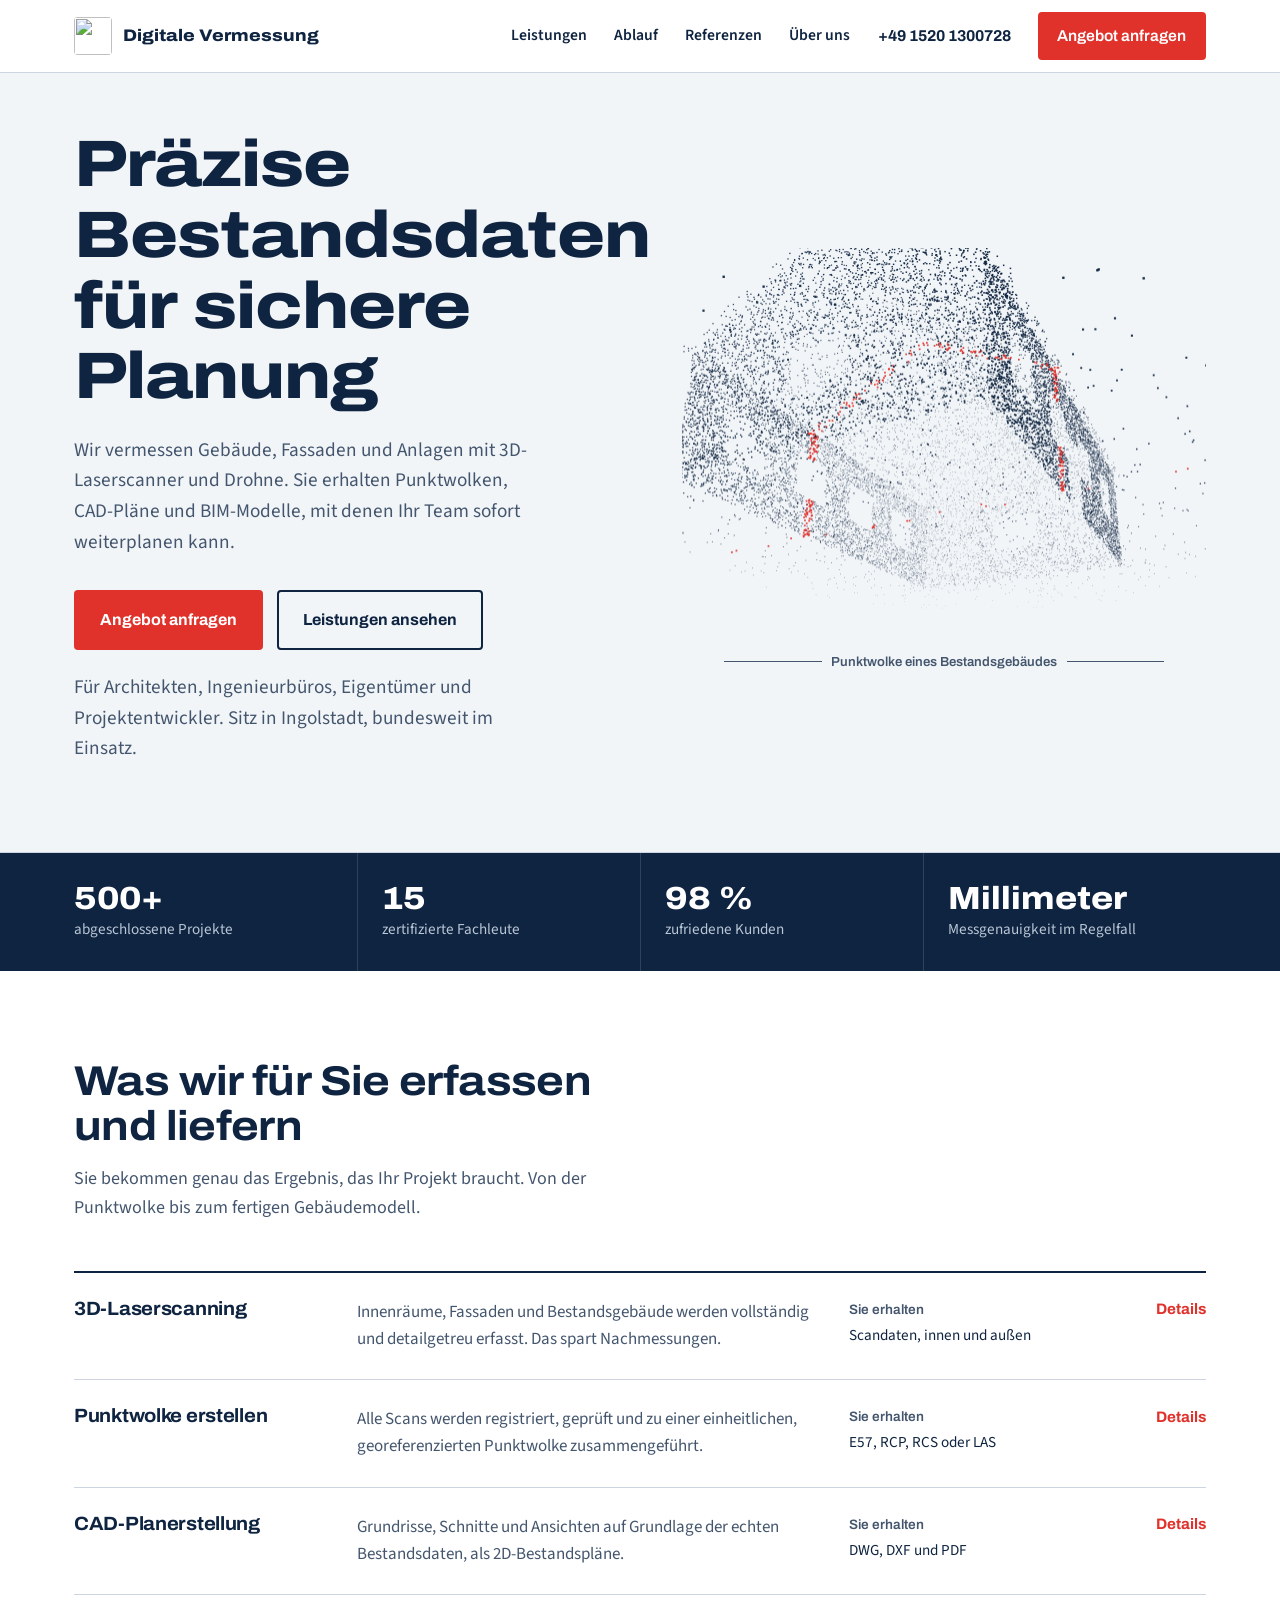
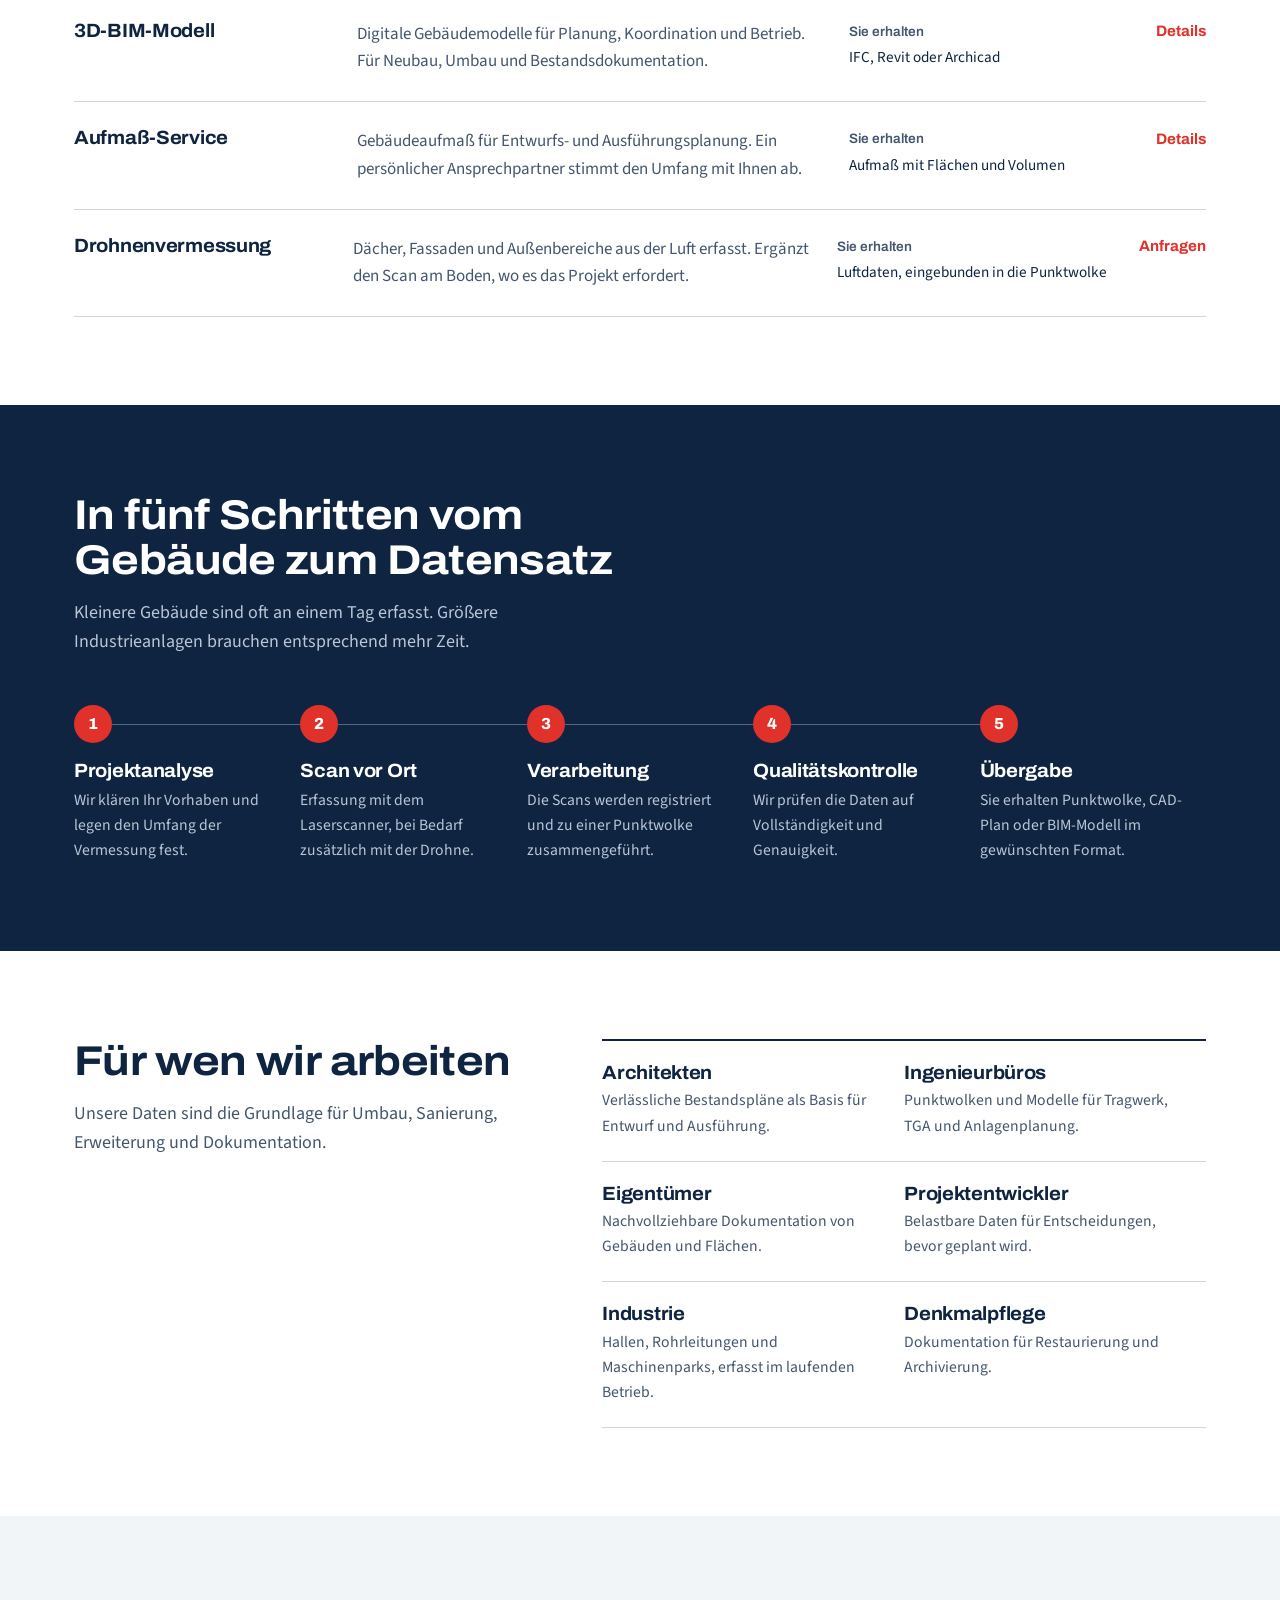
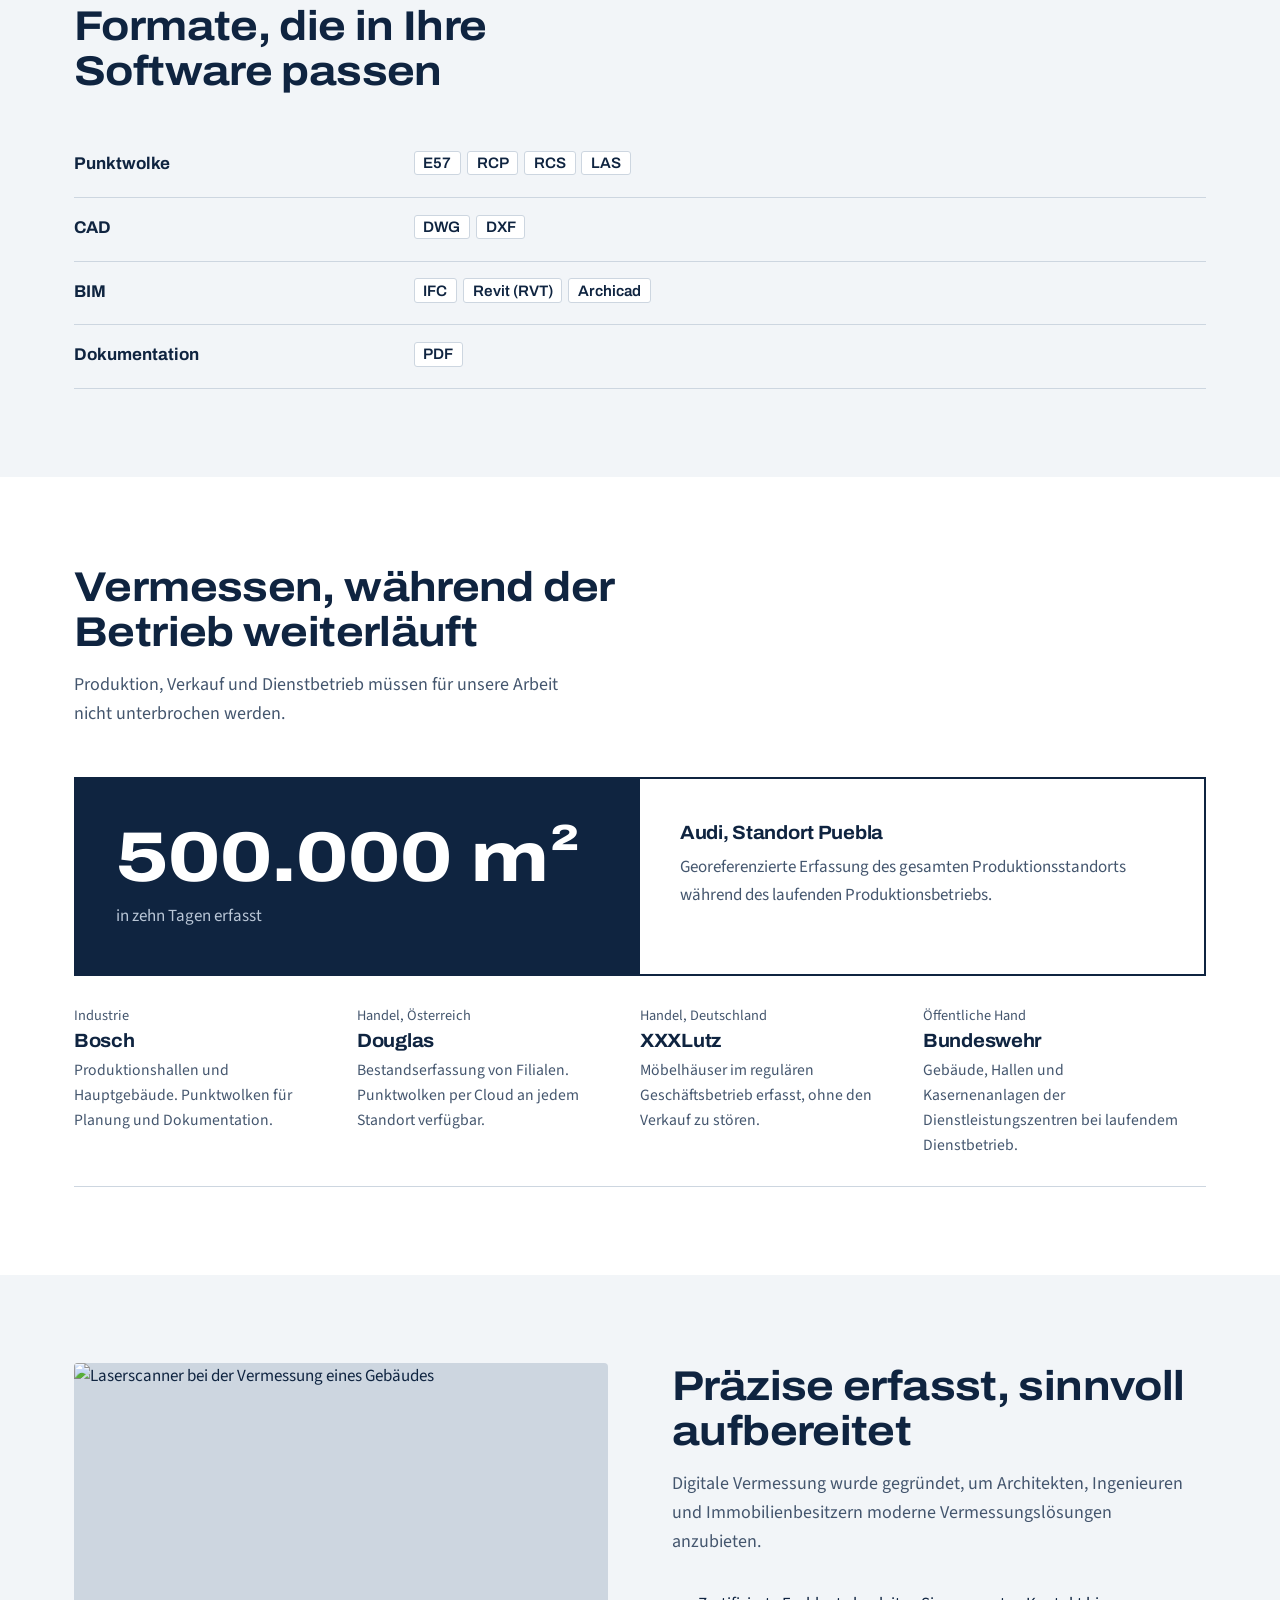
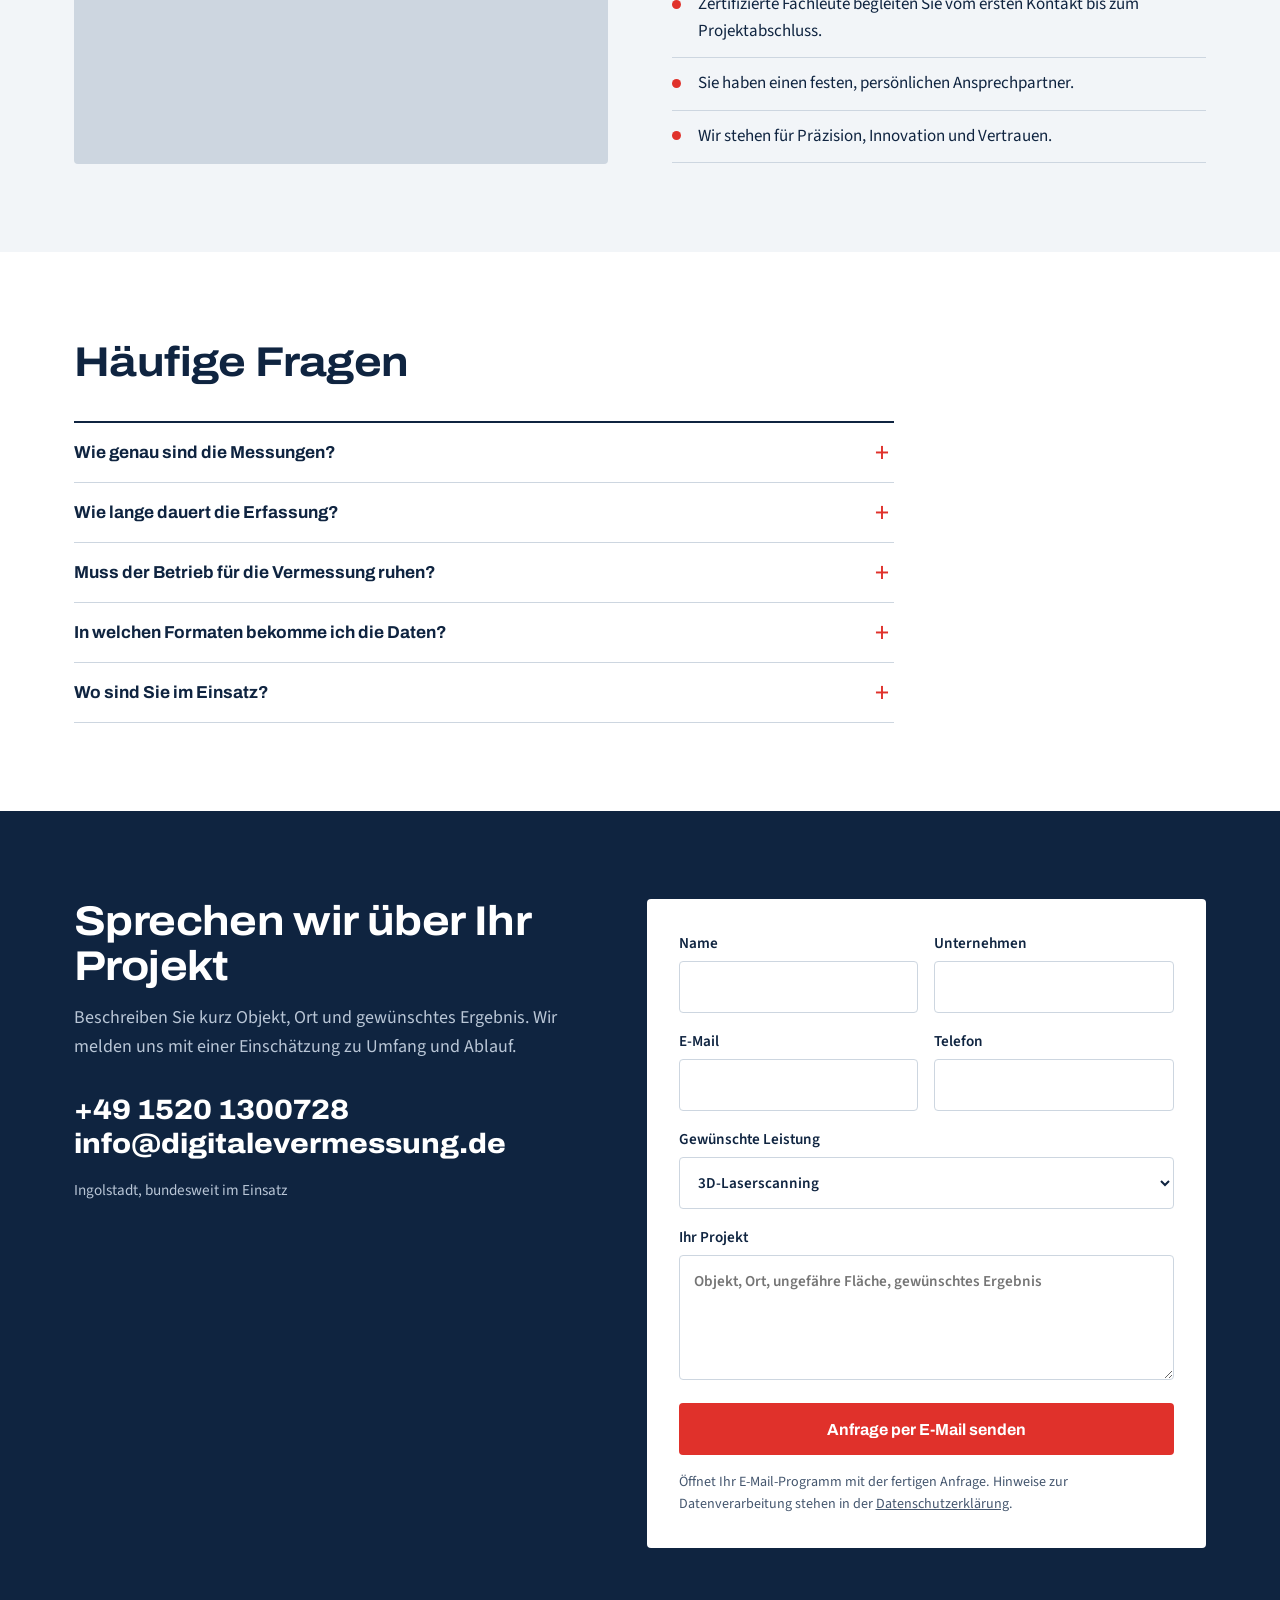
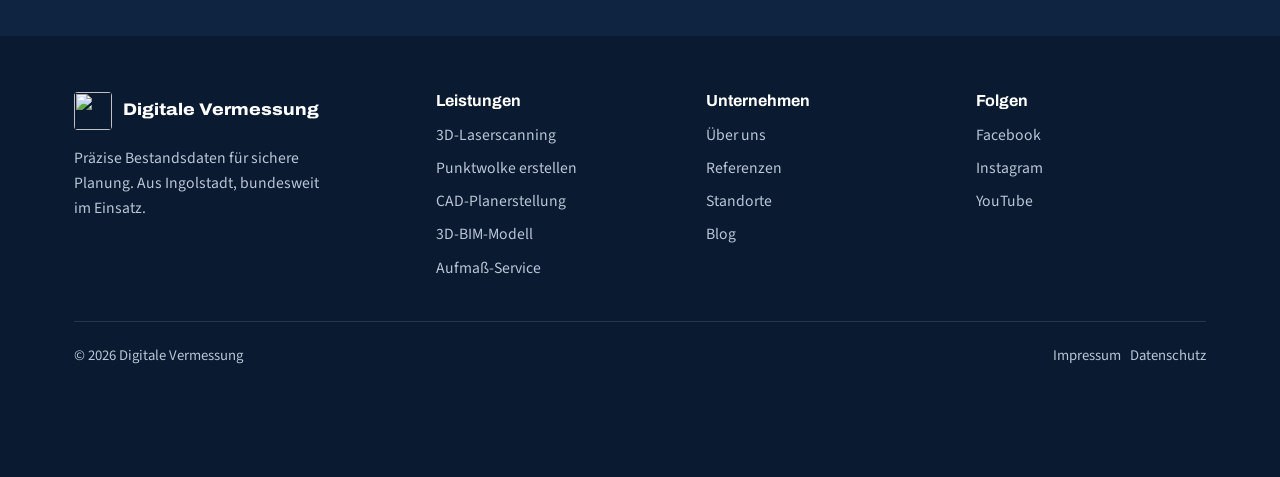
==== index.html @ 32ca93f1 "Startseite nach UX/UI-Standards der Branche neu gestaltet Co-Authored-By: Claude Fable 5.2 <noreply@" ====
<!DOCTYPE html>
<html lang="de">
<head>
<meta charset="UTF-8">
<meta name="viewport" content="width=device-width, initial-scale=1">
<title>Digitale Vermessung | 3D-Laserscanning, Punktwolken, CAD und BIM</title>
<meta name="description" content="Präzise Bestandsdaten für sichere Planung: 3D-Laserscanning, Punktwolken, CAD-Pläne, BIM-Modelle, Aufmaß und Drohnenvermessung. Aus Ingolstadt, bundesweit im Einsatz.">
<meta property="og:title" content="Digitale Vermessung | Präzise Bestandsdaten für sichere Planung">
<meta property="og:description" content="3D-Laserscanning, Punktwolken, CAD und BIM für Architekten, Ingenieurbüros, Eigentümer und Projektentwickler.">
<meta property="og:image" content="https://digitalevermessung.de/wp-content/uploads/go-x/u/5f047e50-3546-4aca-a8a0-b9fe5f086a11/image.jpg">
<meta name="theme-color" content="#0f2440">
<link rel="icon" href="https://www.digitalevermessung.de/wp-content/uploads/go-x/u/0f4295d5-a83b-4920-9446-77b3e6e1f7d2/image-455x455.jpg">
<link rel="preconnect" href="https://fonts.googleapis.com">
<link rel="preconnect" href="https://fonts.gstatic.com" crossorigin>
<link href="https://fonts.googleapis.com/css2?family=Archivo:wdth,wght@100..125,400..800&family=Source+Sans+3:wght@400;600&display=swap" rel="stylesheet">
<script type="application/ld+json">
{"@context":"https://schema.org","@type":"ProfessionalService","name":"Digitale Vermessung","url":"https://www.digitalevermessung.de","email":"info@digitalevermessung.de","telephone":"+49 1520 1300728","areaServed":"DE","address":{"@type":"PostalAddress","addressLocality":"Ingolstadt","addressCountry":"DE"},"sameAs":["https://www.facebook.com/digitalevermessung","https://www.instagram.com/digitalevermessung/","https://www.youtube.com/@DigitaleVermessung"]}
</script>
<style>
:root{
  --ink:#0f2440;        /* Tuscheblau der Planzeichnung */
  --ink-soft:#44566e;
  --paper:#f2f5f8;      /* kühles Planpapier */
  --white:#ffffff;
  --line:#cdd6e0;
  --laser:#e0312b;      /* Laserrot, einzige Signalfarbe */
  --laser-dark:#b9231e;
  --max:1180px;
  --head:"Archivo",system-ui,sans-serif;
  --body:"Source Sans 3",system-ui,-apple-system,"Segoe UI",sans-serif;
}
*{box-sizing:border-box;margin:0;padding:0}
html{scroll-behavior:smooth;scroll-padding-top:84px}
body{font-family:var(--body);font-size:1.0625rem;line-height:1.6;color:var(--ink);background:var(--white);-webkit-font-smoothing:antialiased}
img{max-width:100%;display:block}
a{color:inherit}
:focus-visible{outline:3px solid var(--laser);outline-offset:3px}
.wrap{max-width:var(--max);margin:0 auto;padding:0 24px}
h1,h2,h3{font-family:var(--head);font-stretch:112%;line-height:1.08;letter-spacing:-.015em}
h2{font-size:clamp(1.75rem,3.6vw,2.6rem);font-weight:700;max-width:20ch}
h3{font-size:1.2rem;font-weight:700;font-stretch:105%}
.intro{color:var(--ink-soft);max-width:58ch;margin-top:1rem;font-size:1.125rem}
.band{padding:88px 0}
.band-paper{background:var(--paper)}
.band-ink{background:var(--ink);color:#fff}
.band-ink .intro{color:#b9c6d6}

.btn{display:inline-block;font-family:var(--head);font-weight:700;font-size:1rem;text-decoration:none;padding:.95rem 1.5rem;border-radius:4px;border:2px solid transparent;cursor:pointer;transition:background .15s,color .15s,border-color .15s}
.btn-main{background:var(--laser);color:#fff}
.btn-main:hover{background:var(--laser-dark)}
.btn-line{border-color:var(--ink);color:var(--ink)}
.btn-line:hover{background:var(--ink);color:#fff}

/* Kopf */
.top{position:sticky;top:0;z-index:40;background:rgba(255,255,255,.96);backdrop-filter:blur(8px);border-bottom:1px solid var(--line)}
.top .wrap{display:flex;align-items:center;justify-content:space-between;height:72px;gap:1rem}
.brand{display:flex;align-items:center;gap:.7rem;text-decoration:none;font-family:var(--head);font-weight:800;font-stretch:112%;font-size:1.05rem}
.brand img{width:38px;height:38px;border-radius:4px;object-fit:cover}
.nav{display:flex;align-items:center;gap:1.7rem}
.nav a{text-decoration:none;font-weight:600;font-size:.98rem}
.nav a:not(.btn):hover{color:var(--laser)}
.nav .tel{font-family:var(--head);font-weight:700;white-space:nowrap}
.nav .btn{padding:.6rem 1.1rem}
.menu-btn{display:none;background:none;border:2px solid var(--ink);border-radius:4px;padding:.45rem .8rem;font:700 .95rem var(--head);color:var(--ink);cursor:pointer}

/* Hero */
.hero{background:var(--paper);overflow:hidden;border-bottom:1px solid var(--line)}
.hero .wrap{display:grid;grid-template-columns:1fr 1.05fr;gap:32px;align-items:center;min-height:min(680px,calc(100vh - 72px));padding-top:56px;padding-bottom:56px}
.hero h1{font-size:clamp(2.3rem,5.2vw,4.1rem);font-weight:800;font-stretch:118%}
.hero p{font-size:1.2rem;color:var(--ink-soft);max-width:46ch;margin:1.4rem 0 2rem}
.cta-row{display:flex;gap:.9rem;flex-wrap:wrap}
.who{margin-top:2rem;font-size:.98rem;color:var(--ink-soft)}
.scan{position:relative;aspect-ratio:1/0.82;width:100%}
.scan canvas{position:absolute;inset:0;width:100%;height:100%}
.dim{position:absolute;left:8%;right:8%;bottom:2%;display:flex;align-items:center;gap:.6rem;font:600 .82rem var(--head);color:var(--ink-soft)}
.dim::before,.dim::after{content:"";flex:1;height:1px;background:var(--ink-soft)}
.dim span{white-space:nowrap}

/* Kennzahlen */
.facts{background:var(--ink);color:#fff}
.facts ul{list-style:none;display:grid;grid-template-columns:repeat(4,1fr)}
.facts li{padding:28px 24px;border-left:1px solid rgba(255,255,255,.14)}
.facts li:first-child{border-left:0;padding-left:0}
.facts b{display:block;font:800 2rem/1.1 var(--head);font-stretch:112%}
.facts span{color:#b9c6d6;font-size:.95rem}

/* Leistungen als Tabelle */
.services{margin-top:48px;border-top:2px solid var(--ink)}
.svc{display:grid;grid-template-columns:1.1fr 2fr 1.2fr auto;gap:28px;align-items:start;padding:26px 0;border-bottom:1px solid var(--line);text-decoration:none}
.svc p{color:var(--ink-soft)}
.svc .out{font-size:.95rem}
.svc .out b{display:block;font-family:var(--head);font-size:.85rem;color:var(--ink-soft);font-weight:600;margin-bottom:.15rem}
.svc .go{font:700 .95rem var(--head);color:var(--laser);white-space:nowrap;padding-top:.15rem}
a.svc:hover h3{color:var(--laser)}

/* Kette Realität bis Modell */
.chain{display:grid;grid-template-columns:repeat(5,1fr);margin-top:48px;counter-reset:n}
.chain li{list-style:none;padding:0 22px 0 0;position:relative;counter-increment:n}
.chain li::before{content:counter(n);display:grid;place-items:center;width:38px;height:38px;border-radius:50%;background:var(--laser);font:800 1rem var(--head);margin-bottom:18px;position:relative;z-index:1}
.chain li::after{content:"";position:absolute;top:19px;left:38px;right:0;height:1px;background:rgba(255,255,255,.3)}
.chain li:last-child::after{display:none}
.chain h3{margin-bottom:.4rem}
.chain p{color:#b9c6d6;font-size:.98rem}

/* Zielgruppen */
.two{display:grid;grid-template-columns:1fr 1.3fr;gap:64px;align-items:start}
.groups{display:grid;grid-template-columns:1fr 1fr;gap:0;border-top:2px solid var(--ink)}
.groups div{padding:22px 22px 22px 0;border-bottom:1px solid var(--line)}
.groups p{color:var(--ink-soft);font-size:.98rem;margin-top:.3rem}

/* Formate */
.formats{margin-top:40px;width:100%;border-collapse:collapse}
.formats th,.formats td{text-align:left;padding:16px 0;border-bottom:1px solid var(--line);vertical-align:top}
.formats th{width:30%;font-family:var(--head);font-weight:700}
.formats code{font:600 .95rem var(--head);background:var(--white);border:1px solid var(--line);border-radius:3px;padding:.2rem .55rem;margin:0 .35rem .35rem 0;display:inline-block}

/* Referenzen */
.lead-ref{display:grid;grid-template-columns:1fr 1fr;margin-top:48px;border:2px solid var(--ink)}
.lead-ref .num{background:var(--ink);color:#fff;padding:44px 40px;display:flex;flex-direction:column;justify-content:center}
.lead-ref .num b{font:800 clamp(2.6rem,6vw,4.4rem)/1 var(--head);font-stretch:118%}
.lead-ref .num span{color:#b9c6d6;margin-top:.6rem}
.lead-ref .txt{padding:44px 40px}
.lead-ref .txt p{color:var(--ink-soft);margin-top:.7rem}
.refs{display:grid;grid-template-columns:repeat(4,1fr);gap:0;border-bottom:1px solid var(--line)}
.refs div{padding:28px 24px 28px 0}
.refs small{display:block;color:var(--ink-soft);font-size:.9rem;margin-bottom:.25rem}
.refs p{color:var(--ink-soft);font-size:.98rem;margin-top:.4rem}

/* Über uns */
.about{display:grid;grid-template-columns:1fr 1fr;gap:64px;align-items:center}
.about img{width:100%;aspect-ratio:4/3;object-fit:cover;border-radius:4px;background:var(--line)}
.about ul{list-style:none;margin-top:1.4rem}
.about li{padding:.75rem 0 .75rem 1.6rem;border-bottom:1px solid var(--line);position:relative}
.about li::before{content:"";position:absolute;left:0;top:1.3rem;width:9px;height:9px;background:var(--laser);border-radius:50%}

/* FAQ */
.faq{margin-top:36px;max-width:820px;border-top:2px solid var(--ink)}
.faq details{border-bottom:1px solid var(--line)}
.faq summary{cursor:pointer;list-style:none;padding:20px 40px 20px 0;font:700 1.08rem var(--head);position:relative}
.faq summary::-webkit-details-marker{display:none}
.faq summary::after{content:"+";position:absolute;right:4px;top:14px;font-size:1.6rem;font-weight:400;color:var(--laser)}
.faq details[open] summary::after{content:"\2212"}
.faq p{color:var(--ink-soft);padding:0 40px 22px 0;max-width:68ch}

/* Kontakt */
.contact{display:grid;grid-template-columns:1fr 1.1fr;gap:64px;align-items:start}
.direct{margin-top:2rem;display:grid;gap:.2rem}
.direct a{font:800 clamp(1.3rem,2.6vw,1.75rem) var(--head);text-decoration:none;font-stretch:108%}
.direct a:hover{color:#ffb4b0}
.direct small{color:#b9c6d6;font-size:.95rem;margin-top:1rem}
form{background:#fff;color:var(--ink);padding:32px;border-radius:4px;display:grid;gap:16px}
.row{display:grid;grid-template-columns:1fr 1fr;gap:16px}
label{font-weight:600;font-size:.95rem;display:block}
input,select,textarea{width:100%;margin-top:6px;padding:.8rem .9rem;border:1.5px solid var(--line);border-radius:4px;font:inherit;color:inherit;background:#fff}
input:focus,select:focus,textarea:focus{outline:0;border-color:var(--ink);box-shadow:0 0 0 3px rgba(15,36,64,.14)}
form .btn{width:100%;text-align:center}
.hint{font-size:.88rem;color:var(--ink-soft)}

/* Fuß */
footer{background:#0a1a30;color:#b9c6d6;padding:56px 0 110px;font-size:.98rem}
.fgrid{display:grid;grid-template-columns:1.4fr 1fr 1fr 1fr;gap:40px}
footer h4{font:700 1rem var(--head);color:#fff;margin-bottom:.9rem}
footer ul{list-style:none;display:grid;gap:.5rem}
footer a{text-decoration:none}
footer a:hover{color:#fff;text-decoration:underline}
footer .brand{color:#fff;margin-bottom:1rem}
.legal{margin-top:40px;padding-top:22px;border-top:1px solid rgba(255,255,255,.12);display:flex;justify-content:space-between;flex-wrap:wrap;gap:1rem;font-size:.92rem}

/* Mobile Aktionsleiste */
.bar{display:none;position:fixed;left:0;right:0;bottom:0;z-index:50;background:#fff;border-top:1px solid var(--line);padding:10px 12px calc(10px + env(safe-area-inset-bottom));gap:10px}
.bar .btn{flex:1;text-align:center;padding:.8rem .5rem}

@media(max-width:980px){
  .hero .wrap{grid-template-columns:1fr;min-height:0;padding-top:40px}
  .scan{max-width:560px;margin:0 auto}
  .svc{grid-template-columns:1fr;gap:8px}
  .chain{grid-template-columns:1fr;gap:26px}
  .chain li{padding-left:58px}
  .chain li::before{position:absolute;left:0;top:0}
  .chain li::after{top:38px;left:19px;right:auto;bottom:-26px;width:1px;height:auto}
  .two,.about,.contact,.lead-ref{grid-template-columns:1fr;gap:36px}
  .lead-ref{gap:0}
  .refs{grid-template-columns:1fr 1fr}
  .fgrid{grid-template-columns:1fr 1fr}
  .facts ul{grid-template-columns:1fr 1fr}
  .facts li{padding:20px 16px}
  .facts li:nth-child(odd){border-left:0;padding-left:0}
  .facts li:nth-child(n+3){border-top:1px solid rgba(255,255,255,.14)}
}
@media(max-width:760px){
  .band{padding:60px 0}
  .menu-btn{display:block}
  .nav{display:none;position:absolute;top:72px;left:0;right:0;background:#fff;border-bottom:1px solid var(--line);flex-direction:column;align-items:flex-start;padding:20px 24px;gap:1.1rem}
  .nav.open{display:flex}
  .groups,.refs,.row,.fgrid{grid-template-columns:1fr}
  .formats th,.formats td{display:block;width:100%}
  .formats th{border-bottom:0;padding-bottom:4px}
  .formats td{padding-top:4px}
  .lead-ref .num,.lead-ref .txt{padding:28px 22px}
  form{padding:22px}
  .bar{display:flex}
}
@media(prefers-reduced-motion:reduce){html{scroll-behavior:auto}}
</style>
</head>
<body>

<header class="top">
  <div class="wrap">
    <a href="#" class="brand"><img src="https://www.digitalevermessung.de/wp-content/uploads/go-x/u/0f4295d5-a83b-4920-9446-77b3e6e1f7d2/image-455x455.jpg" alt="">Digitale Vermessung</a>
    <button class="menu-btn" id="menuBtn" aria-expanded="false" aria-controls="nav">Menü</button>
    <nav class="nav" id="nav" aria-label="Hauptnavigation">
      <a href="#leistungen">Leistungen</a>
      <a href="#ablauf">Ablauf</a>
      <a href="#referenzen">Referenzen</a>
      <a href="#ueber-uns">Über uns</a>
      <a href="tel:+4915201300728" class="tel">+49 1520 1300728</a>
      <a href="#kontakt" class="btn btn-main">Angebot anfragen</a>
    </nav>
  </div>
</header>

<main>
<section class="hero">
  <div class="wrap">
    <div>
      <h1>Präzise Bestandsdaten für sichere Planung</h1>
      <p>Wir vermessen Gebäude, Fassaden und Anlagen mit 3D-Laserscanner und Drohne. Sie erhalten Punktwolken, CAD-Pläne und BIM-Modelle, mit denen Ihr Team sofort weiterplanen kann.</p>
      <div class="cta-row">
        <a href="#kontakt" class="btn btn-main">Angebot anfragen</a>
        <a href="#leistungen" class="btn btn-line">Leistungen ansehen</a>
      </div>
      <p class="who">Für Architekten, Ingenieurbüros, Eigentümer und Projektentwickler. Sitz in Ingolstadt, bundesweit im Einsatz.</p>
    </div>
    <div class="scan" aria-hidden="true">
      <canvas id="cloud"></canvas>
      <div class="dim"><span>Punktwolke eines Bestandsgebäudes</span></div>
    </div>
  </div>
</section>

<section class="facts" aria-label="Kennzahlen">
  <div class="wrap">
    <ul>
      <li><b>500+</b><span>abgeschlossene Projekte</span></li>
      <li><b>15</b><span>zertifizierte Fachleute</span></li>
      <li><b>98 %</b><span>zufriedene Kunden</span></li>
      <li><b>Millimeter</b><span>Messgenauigkeit im Regelfall</span></li>
    </ul>
  </div>
</section>

<section class="band" id="leistungen">
  <div class="wrap">
    <h2>Was wir für Sie erfassen und liefern</h2>
    <p class="intro">Sie bekommen genau das Ergebnis, das Ihr Projekt braucht. Von der Punktwolke bis zum fertigen Gebäudemodell.</p>
    <div class="services">
      <a class="svc" href="https://www.digitalevermessung.de/unsere-leistungen/3-d-laserscanning/">
        <h3>3D-Laserscanning</h3>
        <p>Innenräume, Fassaden und Bestandsgebäude werden vollständig und detailgetreu erfasst. Das spart Nachmessungen.</p>
        <div class="out"><b>Sie erhalten</b>Scandaten, innen und außen</div>
        <span class="go">Details</span>
      </a>
      <a class="svc" href="https://www.digitalevermessung.de/unsere-leistungen/punktwolke-erstellen/">
        <h3>Punktwolke erstellen</h3>
        <p>Alle Scans werden registriert, geprüft und zu einer einheitlichen, georeferenzierten Punktwolke zusammengeführt.</p>
        <div class="out"><b>Sie erhalten</b>E57, RCP, RCS oder LAS</div>
        <span class="go">Details</span>
      </a>
      <a class="svc" href="https://www.digitalevermessung.de/unsere-leistungen/cad-planerstellung/">
        <h3>CAD-Planerstellung</h3>
        <p>Grundrisse, Schnitte und Ansichten auf Grundlage der echten Bestandsdaten, als 2D-Bestandspläne.</p>
        <div class="out"><b>Sie erhalten</b>DWG, DXF und PDF</div>
        <span class="go">Details</span>
      </a>
      <a class="svc" href="https://www.digitalevermessung.de/unsere-leistungen/3-d-bim-modell/">
        <h3>3D-BIM-Modell</h3>
        <p>Digitale Gebäudemodelle für Planung, Koordination und Betrieb. Für Neubau, Umbau und Bestandsdokumentation.</p>
        <div class="out"><b>Sie erhalten</b>IFC, Revit oder Archicad</div>
        <span class="go">Details</span>
      </a>
      <a class="svc" href="https://www.digitalevermessung.de/unsere-leistungen/aufmass-service/">
        <h3>Aufmaß-Service</h3>
        <p>Gebäudeaufmaß für Entwurfs- und Ausführungsplanung. Ein persönlicher Ansprechpartner stimmt den Umfang mit Ihnen ab.</p>
        <div class="out"><b>Sie erhalten</b>Aufmaß mit Flächen und Volumen</div>
        <span class="go">Details</span>
      </a>
      <a class="svc" href="#kontakt">
        <h3>Drohnenvermessung</h3>
        <p>Dächer, Fassaden und Außenbereiche aus der Luft erfasst. Ergänzt den Scan am Boden, wo es das Projekt erfordert.</p>
        <div class="out"><b>Sie erhalten</b>Luftdaten, eingebunden in die Punktwolke</div>
        <span class="go">Anfragen</span>
      </a>
    </div>
  </div>
</section>

<section class="band band-ink" id="ablauf">
  <div class="wrap">
    <h2>In fünf Schritten vom Gebäude zum Datensatz</h2>
    <p class="intro">Kleinere Gebäude sind oft an einem Tag erfasst. Größere Industrieanlagen brauchen entsprechend mehr Zeit.</p>
    <ol class="chain">
      <li><h3>Projektanalyse</h3><p>Wir klären Ihr Vorhaben und legen den Umfang der Vermessung fest.</p></li>
      <li><h3>Scan vor Ort</h3><p>Erfassung mit dem Laserscanner, bei Bedarf zusätzlich mit der Drohne.</p></li>
      <li><h3>Verarbeitung</h3><p>Die Scans werden registriert und zu einer Punktwolke zusammengeführt.</p></li>
      <li><h3>Qualitätskontrolle</h3><p>Wir prüfen die Daten auf Vollständigkeit und Genauigkeit.</p></li>
      <li><h3>Übergabe</h3><p>Sie erhalten Punktwolke, CAD-Plan oder BIM-Modell im gewünschten Format.</p></li>
    </ol>
  </div>
</section>

<section class="band">
  <div class="wrap two">
    <div>
      <h2>Für wen wir arbeiten</h2>
      <p class="intro">Unsere Daten sind die Grundlage für Umbau, Sanierung, Erweiterung und Dokumentation.</p>
    </div>
    <div class="groups">
      <div><h3>Architekten</h3><p>Verlässliche Bestandspläne als Basis für Entwurf und Ausführung.</p></div>
      <div><h3>Ingenieurbüros</h3><p>Punktwolken und Modelle für Tragwerk, TGA und Anlagenplanung.</p></div>
      <div><h3>Eigentümer</h3><p>Nachvollziehbare Dokumentation von Gebäuden und Flächen.</p></div>
      <div><h3>Projektentwickler</h3><p>Belastbare Daten für Entscheidungen, bevor geplant wird.</p></div>
      <div><h3>Industrie</h3><p>Hallen, Rohrleitungen und Maschinenparks, erfasst im laufenden Betrieb.</p></div>
      <div><h3>Denkmalpflege</h3><p>Dokumentation für Restaurierung und Archivierung.</p></div>
    </div>
  </div>
</section>

<section class="band band-paper">
  <div class="wrap">
    <h2>Formate, die in Ihre Software passen</h2>
    <table class="formats">
      <tr><th scope="row">Punktwolke</th><td><code>E57</code><code>RCP</code><code>RCS</code><code>LAS</code></td></tr>
      <tr><th scope="row">CAD</th><td><code>DWG</code><code>DXF</code></td></tr>
      <tr><th scope="row">BIM</th><td><code>IFC</code><code>Revit (RVT)</code><code>Archicad</code></td></tr>
      <tr><th scope="row">Dokumentation</th><td><code>PDF</code></td></tr>
    </table>
  </div>
</section>

<section class="band" id="referenzen">
  <div class="wrap">
    <h2>Vermessen, während der Betrieb weiterläuft</h2>
    <p class="intro">Produktion, Verkauf und Dienstbetrieb müssen für unsere Arbeit nicht unterbrochen werden.</p>
    <div class="lead-ref">
      <div class="num"><b>500.000 m²</b><span>in zehn Tagen erfasst</span></div>
      <div class="txt">
        <h3>Audi, Standort Puebla</h3>
        <p>Georeferenzierte Erfassung des gesamten Produktionsstandorts während des laufenden Produktionsbetriebs.</p>
      </div>
    </div>
    <div class="refs">
      <div><small>Industrie</small><h3>Bosch</h3><p>Produktionshallen und Hauptgebäude. Punktwolken für Planung und Dokumentation.</p></div>
      <div><small>Handel, Österreich</small><h3>Douglas</h3><p>Bestandserfassung von Filialen. Punktwolken per Cloud an jedem Standort verfügbar.</p></div>
      <div><small>Handel, Deutschland</small><h3>XXXLutz</h3><p>Möbelhäuser im regulären Geschäftsbetrieb erfasst, ohne den Verkauf zu stören.</p></div>
      <div><small>Öffentliche Hand</small><h3>Bundeswehr</h3><p>Gebäude, Hallen und Kasernenanlagen der Dienstleistungszentren bei laufendem Dienstbetrieb.</p></div>
    </div>
  </div>
</section>

<section class="band band-paper" id="ueber-uns">
  <div class="wrap about">
    <img src="https://www.digitalevermessung.de/wp-content/uploads/go-x/u/aa31a5dd-c432-4220-8250-4ab6528943d2/l0,t539,w923,h923/image.jpg" alt="Laserscanner bei der Vermessung eines Gebäudes" loading="lazy">
    <div>
      <h2>Präzise erfasst, sinnvoll aufbereitet</h2>
      <p class="intro">Digitale Vermessung wurde gegründet, um Architekten, Ingenieuren und Immobilienbesitzern moderne Vermessungslösungen anzubieten.</p>
      <ul>
        <li>Zertifizierte Fachleute begleiten Sie vom ersten Kontakt bis zum Projektabschluss.</li>
        <li>Sie haben einen festen, persönlichen Ansprechpartner.</li>
        <li>Wir stehen für Präzision, Innovation und Vertrauen.</li>
      </ul>
    </div>
  </div>
</section>

<section class="band" id="faq">
  <div class="wrap">
    <h2>Häufige Fragen</h2>
    <div class="faq">
      <details><summary>Wie genau sind die Messungen?</summary><p>Moderne Laserscanner erreichen im Regelfall Messgenauigkeiten im Millimeterbereich. Die Genauigkeit richtet sich nach Projektumfang und Ihren Anforderungen.</p></details>
      <details><summary>Wie lange dauert die Erfassung?</summary><p>Kleinere Gebäude sind oft an einem Tag erfasst. Größere Industrieanlagen brauchen mehr Zeit. Bei Audi in Puebla waren es rund 500.000 m² in zehn Tagen.</p></details>
      <details><summary>Muss der Betrieb für die Vermessung ruhen?</summary><p>Nein. Wir haben Produktionsstandorte, Möbelhäuser und Kasernen im laufenden Betrieb erfasst.</p></details>
      <details><summary>In welchen Formaten bekomme ich die Daten?</summary><p>Punktwolken als E57, RCP, RCS oder LAS. CAD als DWG oder DXF. BIM als IFC, Revit oder Archicad. Dazu Pläne als PDF.</p></details>
      <details><summary>Wo sind Sie im Einsatz?</summary><p>Unser Sitz ist in Ingolstadt. Wir arbeiten in ganz Deutschland.</p></details>
    </div>
  </div>
</section>

<section class="band band-ink" id="kontakt">
  <div class="wrap contact">
    <div>
      <h2>Sprechen wir über Ihr Projekt</h2>
      <p class="intro">Beschreiben Sie kurz Objekt, Ort und gewünschtes Ergebnis. Wir melden uns mit einer Einschätzung zu Umfang und Ablauf.</p>
      <div class="direct">
        <a href="tel:+4915201300728">+49 1520 1300728</a>
        <a href="mailto:info@digitalevermessung.de">info@digitalevermessung.de</a>
        <small>Ingolstadt, bundesweit im Einsatz</small>
      </div>
    </div>
    <form id="form">
      <div class="row">
        <label>Name<input name="name" autocomplete="name" required></label>
        <label>Unternehmen<input name="firma" autocomplete="organization"></label>
      </div>
      <div class="row">
        <label>E-Mail<input type="email" name="email" autocomplete="email" required></label>
        <label>Telefon<input type="tel" name="tel" autocomplete="tel"></label>
      </div>
      <label>Gewünschte Leistung
        <select name="leistung">
          <option>3D-Laserscanning</option><option>Punktwolke</option><option>CAD-Pläne</option><option>BIM-Modell</option><option>Aufmaß</option><option>Drohnenvermessung</option><option>Noch offen, bitte beraten</option>
        </select>
      </label>
      <label>Ihr Projekt<textarea name="nachricht" rows="4" placeholder="Objekt, Ort, ungefähre Fläche, gewünschtes Ergebnis"></textarea></label>
      <button class="btn btn-main" type="submit">Anfrage per E-Mail senden</button>
      <p class="hint">Öffnet Ihr E-Mail-Programm mit der fertigen Anfrage. Hinweise zur Datenverarbeitung stehen in der <a href="https://www.digitalevermessung.de/datenschutzerklaerung/">Datenschutzerklärung</a>.</p>
    </form>
  </div>
</section>
</main>

<footer>
  <div class="wrap">
    <div class="fgrid">
      <div>
        <a href="#" class="brand"><img src="https://www.digitalevermessung.de/wp-content/uploads/go-x/u/0f4295d5-a83b-4920-9446-77b3e6e1f7d2/image-455x455.jpg" alt="">Digitale Vermessung</a>
        <p style="max-width:32ch">Präzise Bestandsdaten für sichere Planung. Aus Ingolstadt, bundesweit im Einsatz.</p>
      </div>
      <div><h4>Leistungen</h4><ul>
        <li><a href="https://www.digitalevermessung.de/unsere-leistungen/3-d-laserscanning/">3D-Laserscanning</a></li>
        <li><a href="https://www.digitalevermessung.de/unsere-leistungen/punktwolke-erstellen/">Punktwolke erstellen</a></li>
        <li><a href="https://www.digitalevermessung.de/unsere-leistungen/cad-planerstellung/">CAD-Planerstellung</a></li>
        <li><a href="https://www.digitalevermessung.de/unsere-leistungen/3-d-bim-modell/">3D-BIM-Modell</a></li>
        <li><a href="https://www.digitalevermessung.de/unsere-leistungen/aufmass-service/">Aufmaß-Service</a></li>
      </ul></div>
      <div><h4>Unternehmen</h4><ul>
        <li><a href="#ueber-uns">Über uns</a></li>
        <li><a href="#referenzen">Referenzen</a></li>
        <li><a href="https://www.digitalevermessung.de/unsere-standorte/">Standorte</a></li>
        <li><a href="https://www.digitalevermessung.de/blog/">Blog</a></li>
      </ul></div>
      <div><h4>Folgen</h4><ul>
        <li><a href="https://www.facebook.com/digitalevermessung">Facebook</a></li>
        <li><a href="https://www.instagram.com/digitalevermessung/">Instagram</a></li>
        <li><a href="https://www.youtube.com/@DigitaleVermessung">YouTube</a></li>
      </ul></div>
    </div>
    <div class="legal">
      <span>&copy; <span id="y"></span> Digitale Vermessung</span>
      <span><a href="impressum.html">Impressum</a> &nbsp; <a href="https://www.digitalevermessung.de/datenschutzerklaerung/">Datenschutz</a></span>
    </div>
  </div>
</footer>

<div class="bar">
  <a href="tel:+4915201300728" class="btn btn-line">Anrufen</a>
  <a href="#kontakt" class="btn btn-main">Angebot anfragen</a>
</div>

<script>
document.getElementById('y').textContent=new Date().getFullYear();

// Menü
const nav=document.getElementById('nav'),mb=document.getElementById('menuBtn');
mb.addEventListener('click',()=>{const o=nav.classList.toggle('open');mb.setAttribute('aria-expanded',o)});
nav.querySelectorAll('a').forEach(a=>a.addEventListener('click',()=>{nav.classList.remove('open');mb.setAttribute('aria-expanded',false)}));

// Formular
document.getElementById('form').addEventListener('submit',e=>{
  e.preventDefault();const f=new FormData(e.target);
  const body='Name: '+f.get('name')+'\nUnternehmen: '+f.get('firma')+'\nE-Mail: '+f.get('email')+'\nTelefon: '+f.get('tel')+'\nLeistung: '+f.get('leistung')+'\n\n'+f.get('nachricht');
  location.href='mailto:info@digitalevermessung.de?subject='+encodeURIComponent('Projektanfrage: '+f.get('leistung'))+'&body='+encodeURIComponent(body);
});

// Punktwolke im Hero: ein Gebäude aus Messpunkten, über das ein Laser streicht
(function(){
  const c=document.getElementById('cloud'),x=c.getContext('2d');
  const still=matchMedia('(prefers-reduced-motion:reduce)').matches;
  let seed=7;const rnd=()=>(seed=(seed*16807)%2147483647)/2147483647;
  const P=[];const add=(a,b,d)=>P.push([a+(rnd()-.5)*.012,b+(rnd()-.5)*.012,d+(rnd()-.5)*.012]);
  const W=1.5,H=.85,D=.95,R=.5; // halbe Breite, Wandhöhe, halbe Tiefe, Firsthöhe
  const hole=(u,v)=>{ // Fenster und Tür als Lücken
    for(const wx of [-1,-.33,.33,1]) if(Math.abs(u-wx)<.17&&v>.3&&v<.62) return true;
    return false;
  };
  for(let i=0;i<5200;i++){ // Längswände
    const u=(rnd()*2-1)*W,v=rnd()*H;
    if(hole(u,v)) continue;
    add(u,v,D); if(!(Math.abs(u)<.16&&v<.5)) add(u,v,-D);
  }
  for(let i=0;i<3000;i++){ // Giebelwände
    const d=(rnd()*2-1)*D,v=rnd()*(H+R);
    if(v>H+R*(1-Math.abs(d)/D)) continue;
    if(Math.abs(d)<.2&&v>.3&&v<.62) continue;
    add(W,v,d);add(-W,v,d);
  }
  for(let i=0;i<4200;i++){ // Dach
    const u=(rnd()*2-1)*(W+.06),d=(rnd()*2-1)*(D+.06);
    add(u,H+R*(1-Math.abs(d)/D)+.01,d);
  }
  for(let i=0;i<2600;i++){ // Gelände, nach außen dünner
    const a=rnd()*6.283,r=Math.sqrt(rnd())*3;
    if(rnd()<r/3.4) continue;
    add(Math.cos(a)*r,0,Math.sin(a)*r*.8);
  }
  let w,h,dpr;
  function size(){dpr=Math.min(devicePixelRatio||1,2);w=c.clientWidth;h=c.clientHeight;c.width=w*dpr;c.height=h*dpr;x.setTransform(dpr,0,0,dpr,0,0)}
  function draw(t){
    x.clearRect(0,0,w,h);
    const ang=.62+(still?0:t*.00012),ca=Math.cos(ang),sa=Math.sin(ang);
    const tilt=.33,ct=Math.cos(tilt),st=Math.sin(tilt);
    const s=Math.min(w,h*1.25)*.27;
    const sweep=still?9:((t*.00035)%1)*4.6-2.3; // Höhe der Laserebene
    for(const p of P){
      const X=p[0]*ca-p[2]*sa,Z=p[0]*sa+p[2]*ca;
      const Y=p[1]*ct-Z*st,Zz=p[1]*st+Z*ct;
      const k=4.2/(4.2+Zz);
      const px=w/2+X*s*k,py=h*.66-Y*s*k;
      const near=Math.abs(p[0]-sweep)<.045;
      const a=Math.max(.16,Math.min(.95,.72-Zz*.2));
      x.fillStyle=near?'rgba(224,49,43,.95)':'rgba(15,36,64,'+a+')';
      const r=near?1.7:1.05*k;
      x.fillRect(px,py,r,r);
    }
    if(!still&&vis) requestAnimationFrame(draw);
  }
  let vis=true;
  new IntersectionObserver(e=>{const v=e[0].isIntersecting;if(v&&!vis&&!still){vis=true;requestAnimationFrame(draw)}vis=v}).observe(c);
  addEventListener('resize',()=>{size();if(still)draw(0)});
  size();requestAnimationFrame(draw);
})();
</script>
</body>
</html>
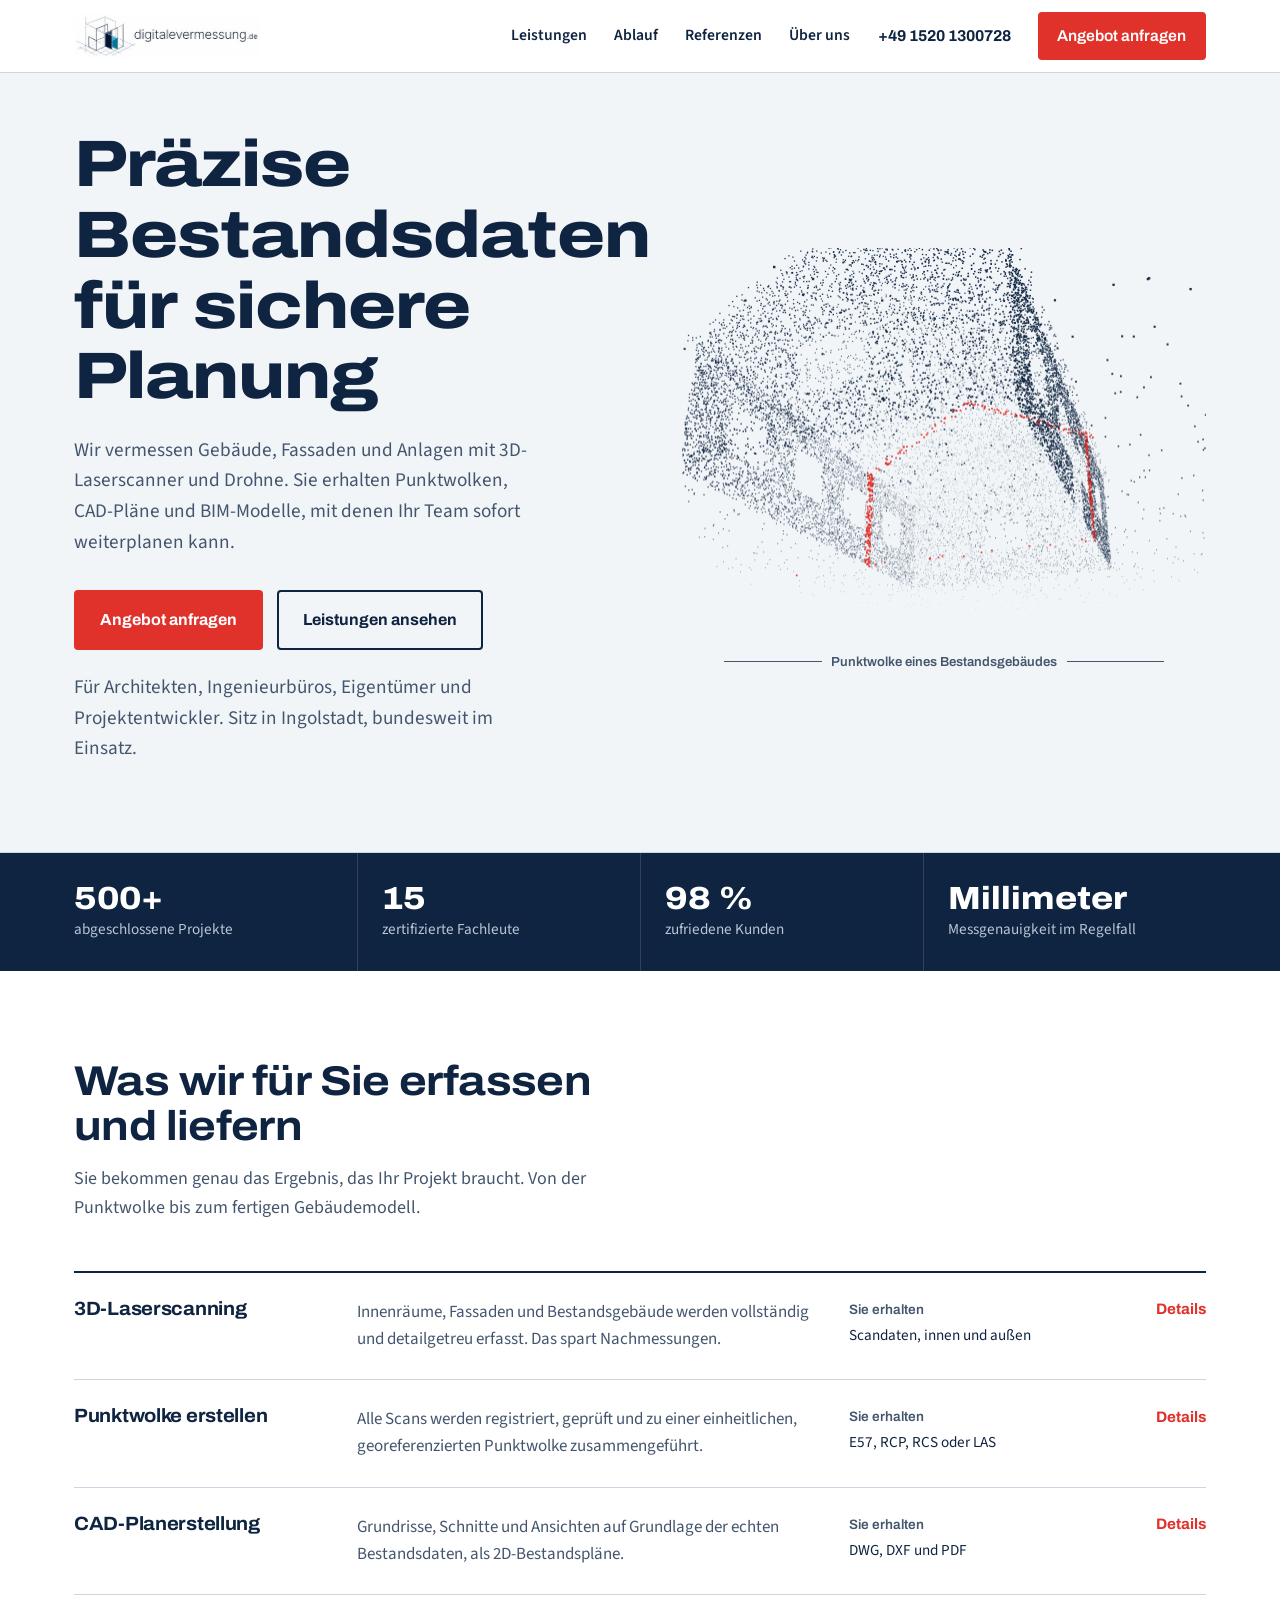
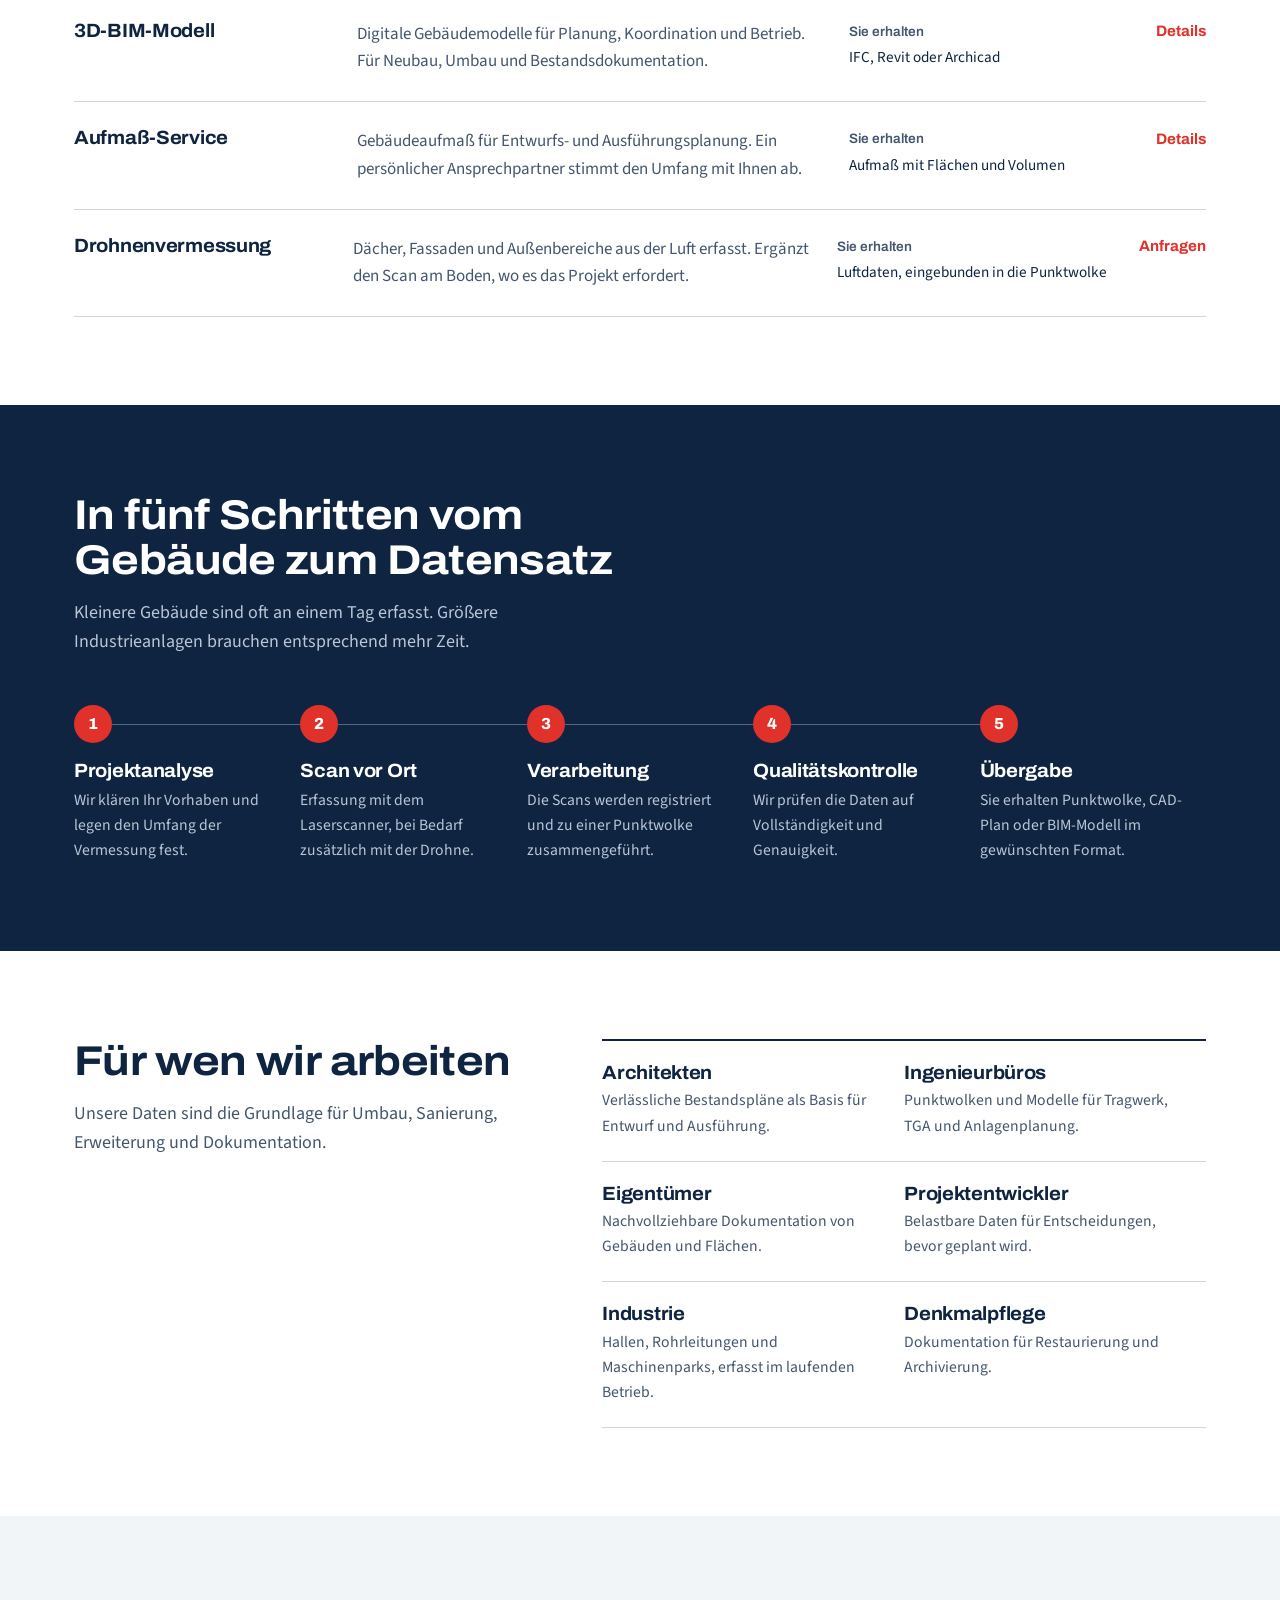
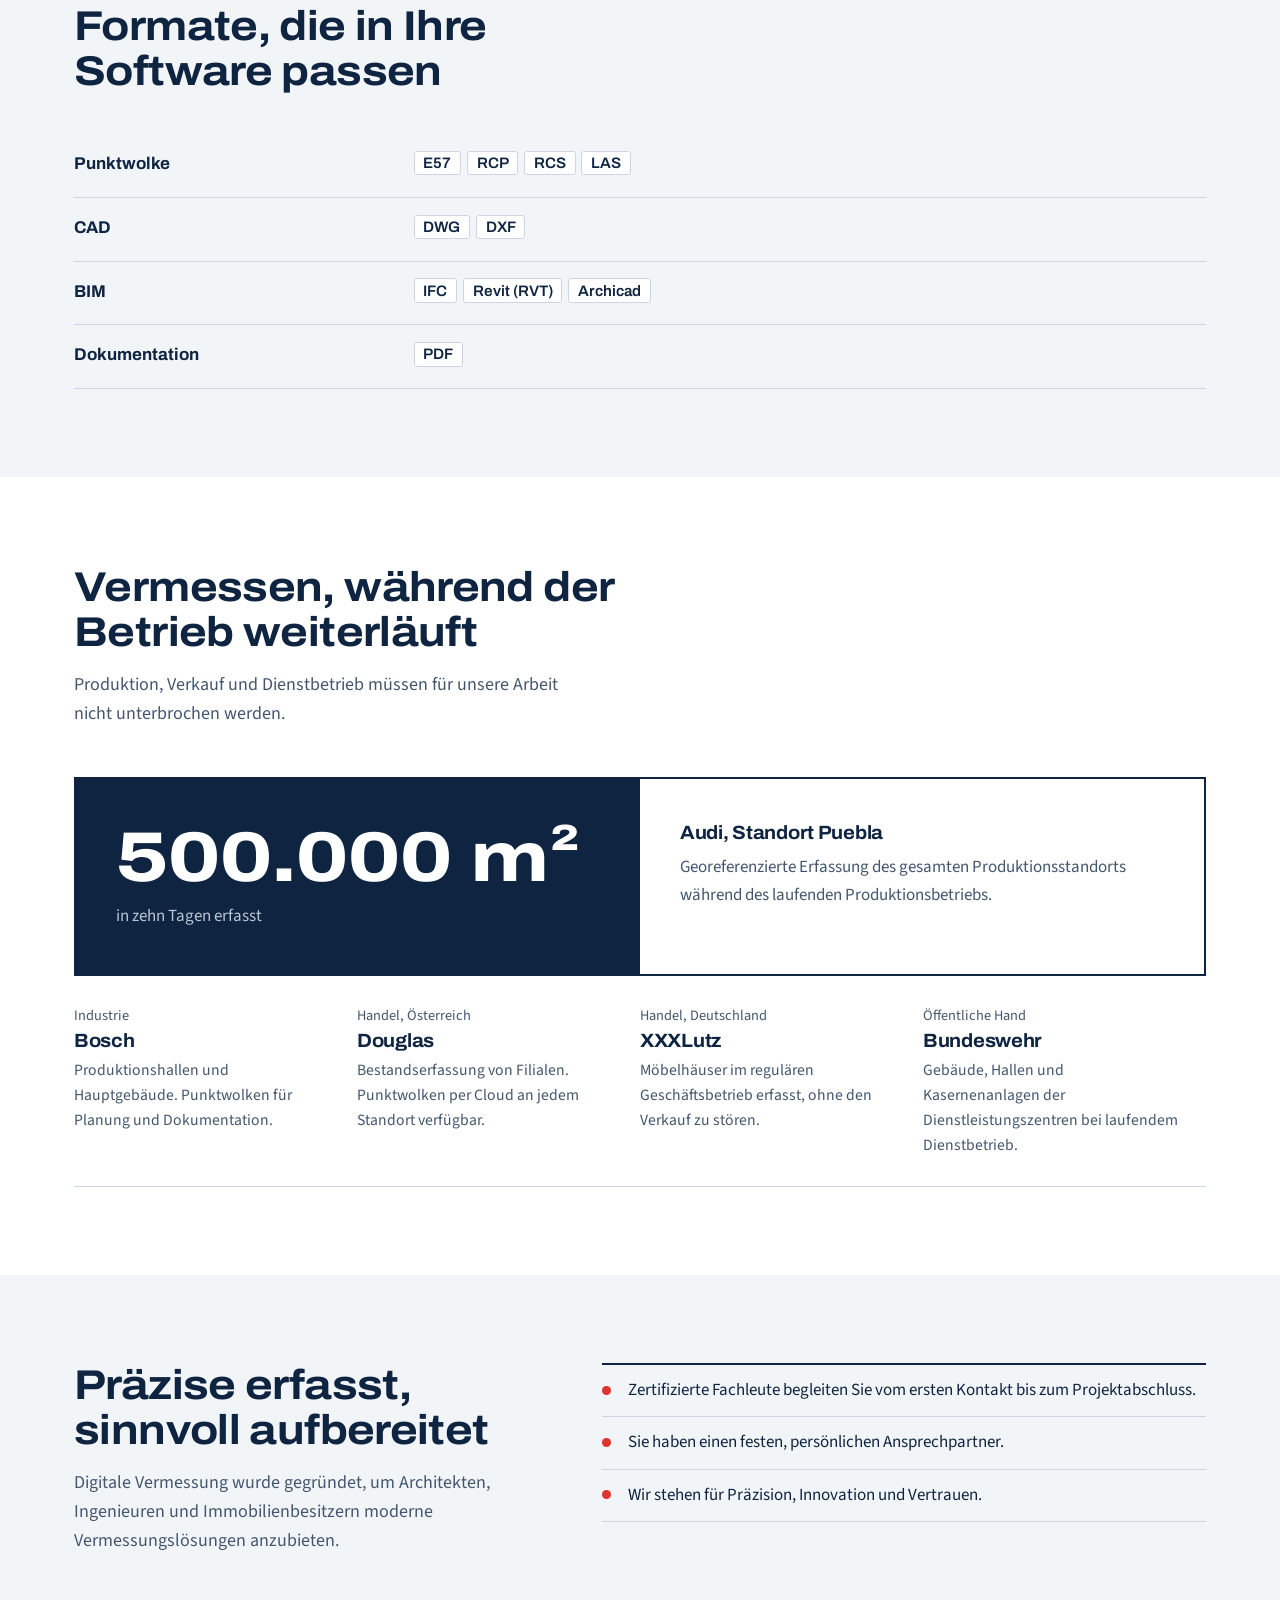
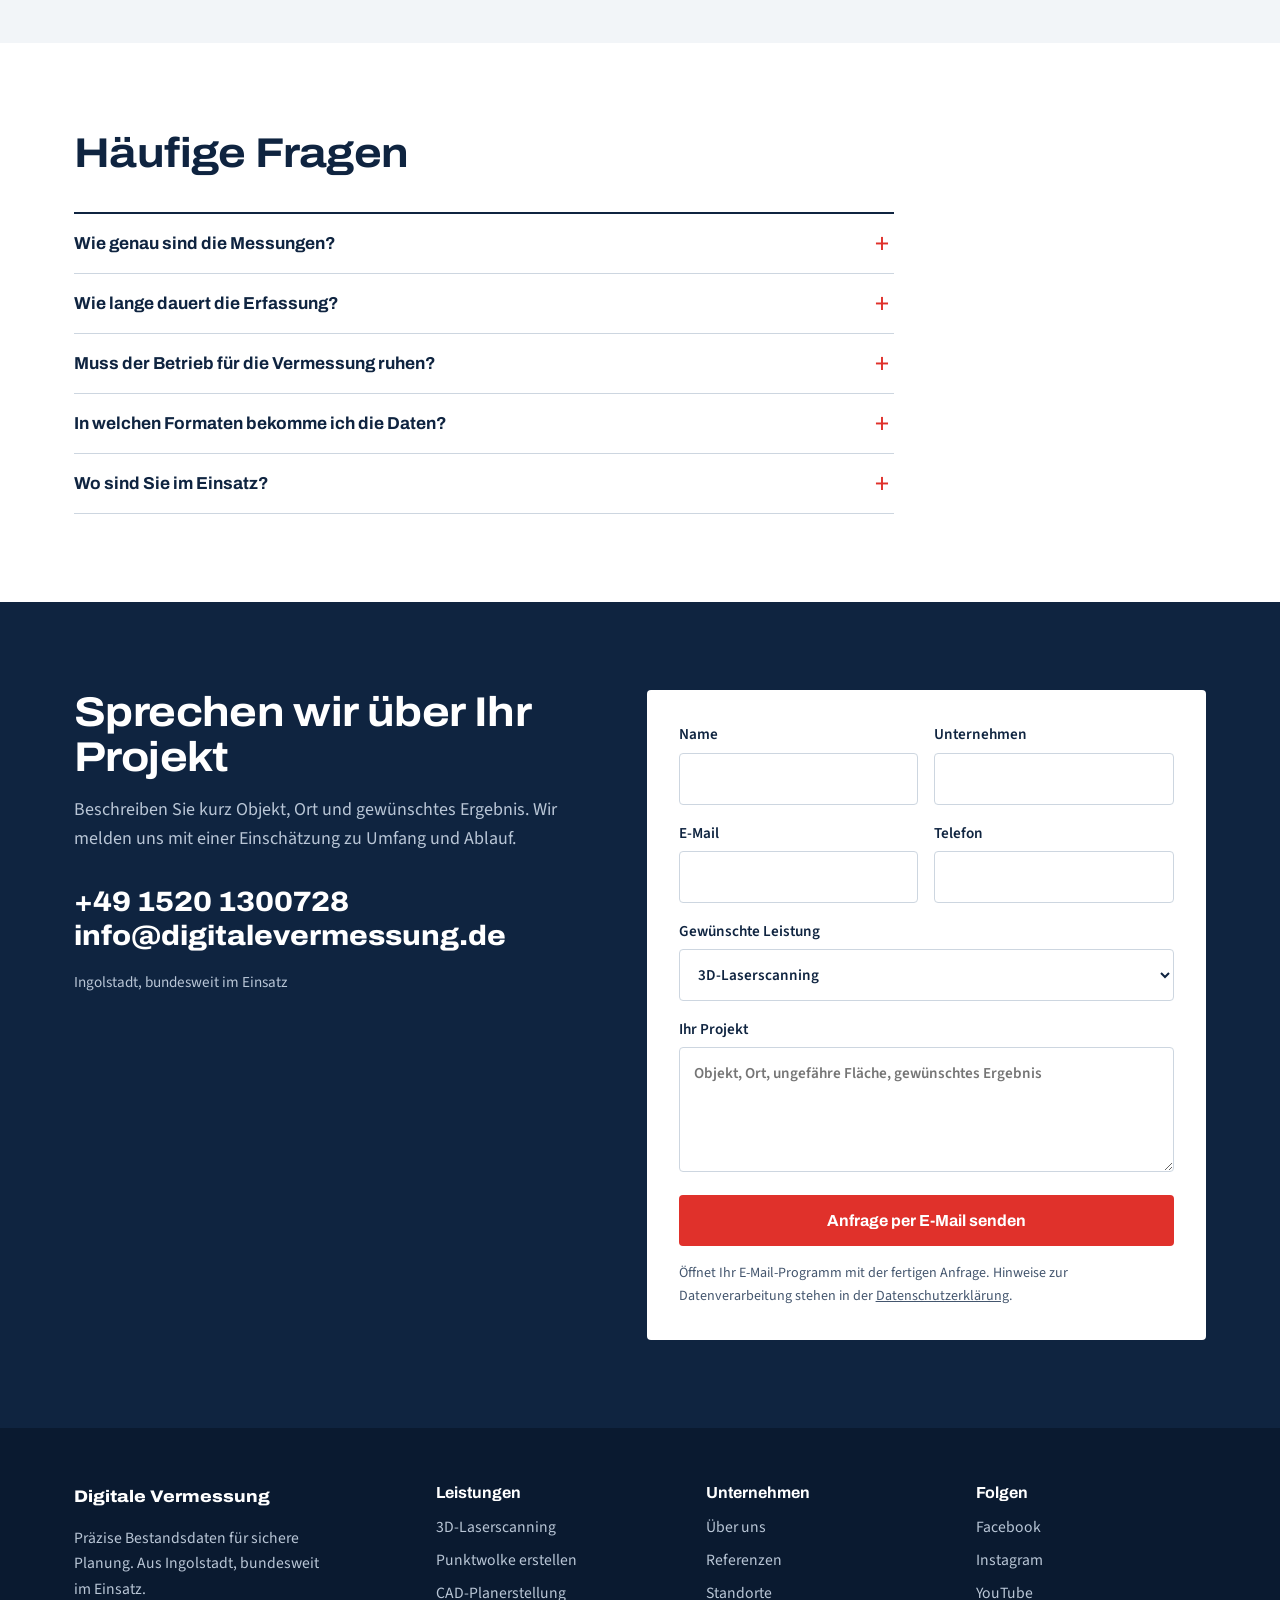
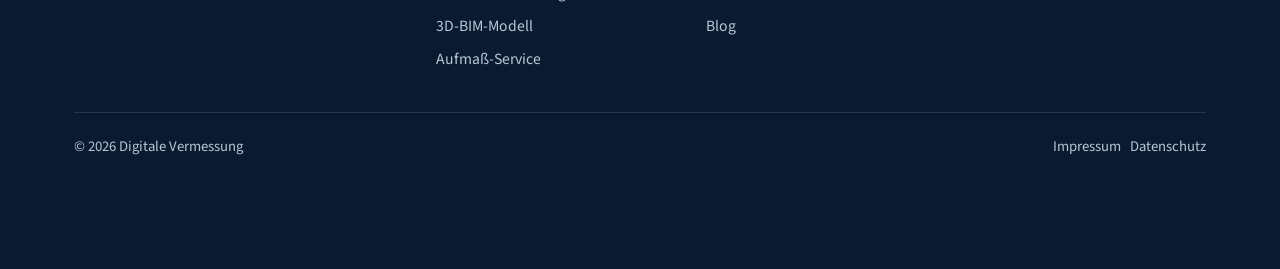
==== commit 00fff715: "Logo und Icon lokal eingebunden, Abschnitt Ueber uns ohne Fremdbild Co-Authored-By: Claude Fable 5.2" ====
--- a/index.html
+++ b/index.html
@@ -9,7 +9,7 @@
 <meta property="og:description" content="3D-Laserscanning, Punktwolken, CAD und BIM für Architekten, Ingenieurbüros, Eigentümer und Projektentwickler.">
 <meta property="og:image" content="https://digitalevermessung.de/wp-content/uploads/go-x/u/5f047e50-3546-4aca-a8a0-b9fe5f086a11/image.jpg">
 <meta name="theme-color" content="#0f2440">
-<link rel="icon" href="https://www.digitalevermessung.de/wp-content/uploads/go-x/u/0f4295d5-a83b-4920-9446-77b3e6e1f7d2/image-455x455.jpg">
+<link rel="icon" href="img/icon.png">
 <link rel="preconnect" href="https://fonts.googleapis.com">
 <link rel="preconnect" href="https://fonts.gstatic.com" crossorigin>
 <link href="https://fonts.googleapis.com/css2?family=Archivo:wdth,wght@100..125,400..800&family=Source+Sans+3:wght@400;600&display=swap" rel="stylesheet">
@@ -55,7 +55,7 @@
 .top{position:sticky;top:0;z-index:40;background:rgba(255,255,255,.96);backdrop-filter:blur(8px);border-bottom:1px solid var(--line)}
 .top .wrap{display:flex;align-items:center;justify-content:space-between;height:72px;gap:1rem}
 .brand{display:flex;align-items:center;gap:.7rem;text-decoration:none;font-family:var(--head);font-weight:800;font-stretch:112%;font-size:1.05rem}
-.brand img{width:38px;height:38px;border-radius:4px;object-fit:cover}
+.brand img{height:44px;width:auto}
 .nav{display:flex;align-items:center;gap:1.7rem}
 .nav a{text-decoration:none;font-weight:600;font-size:.98rem}
 .nav a:not(.btn):hover{color:var(--laser)}
@@ -127,9 +127,9 @@
 .refs p{color:var(--ink-soft);font-size:.98rem;margin-top:.4rem}
 
 /* Über uns */
-.about{display:grid;grid-template-columns:1fr 1fr;gap:64px;align-items:center}
+.about{display:grid;grid-template-columns:1fr 1.3fr;gap:64px;align-items:start}
 .about img{width:100%;aspect-ratio:4/3;object-fit:cover;border-radius:4px;background:var(--line)}
-.about ul{list-style:none;margin-top:1.4rem}
+.about ul{list-style:none;border-top:2px solid var(--ink)}
 .about li{padding:.75rem 0 .75rem 1.6rem;border-bottom:1px solid var(--line);position:relative}
 .about li::before{content:"";position:absolute;left:0;top:1.3rem;width:9px;height:9px;background:var(--laser);border-radius:50%}
 
@@ -207,7 +207,7 @@
 
 <header class="top">
   <div class="wrap">
-    <a href="#" class="brand"><img src="https://www.digitalevermessung.de/wp-content/uploads/go-x/u/0f4295d5-a83b-4920-9446-77b3e6e1f7d2/image-455x455.jpg" alt="">Digitale Vermessung</a>
+    <a href="#" class="brand"><img src="img/logo.png" alt="Digitale Vermessung"></a>
     <button class="menu-btn" id="menuBtn" aria-expanded="false" aria-controls="nav">Menü</button>
     <nav class="nav" id="nav" aria-label="Hauptnavigation">
       <a href="#leistungen">Leistungen</a>
@@ -360,10 +360,11 @@
 
 <section class="band band-paper" id="ueber-uns">
   <div class="wrap about">
-    <img src="https://www.digitalevermessung.de/wp-content/uploads/go-x/u/aa31a5dd-c432-4220-8250-4ab6528943d2/l0,t539,w923,h923/image.jpg" alt="Laserscanner bei der Vermessung eines Gebäudes" loading="lazy">
     <div>
       <h2>Präzise erfasst, sinnvoll aufbereitet</h2>
       <p class="intro">Digitale Vermessung wurde gegründet, um Architekten, Ingenieuren und Immobilienbesitzern moderne Vermessungslösungen anzubieten.</p>
+    </div>
+    <div>
       <ul>
         <li>Zertifizierte Fachleute begleiten Sie vom ersten Kontakt bis zum Projektabschluss.</li>
         <li>Sie haben einen festen, persönlichen Ansprechpartner.</li>
@@ -423,7 +424,7 @@
   <div class="wrap">
     <div class="fgrid">
       <div>
-        <a href="#" class="brand"><img src="https://www.digitalevermessung.de/wp-content/uploads/go-x/u/0f4295d5-a83b-4920-9446-77b3e6e1f7d2/image-455x455.jpg" alt="">Digitale Vermessung</a>
+        <a href="#" class="brand">Digitale Vermessung</a>
         <p style="max-width:32ch">Präzise Bestandsdaten für sichere Planung. Aus Ingolstadt, bundesweit im Einsatz.</p>
       </div>
       <div><h4>Leistungen</h4><ul>
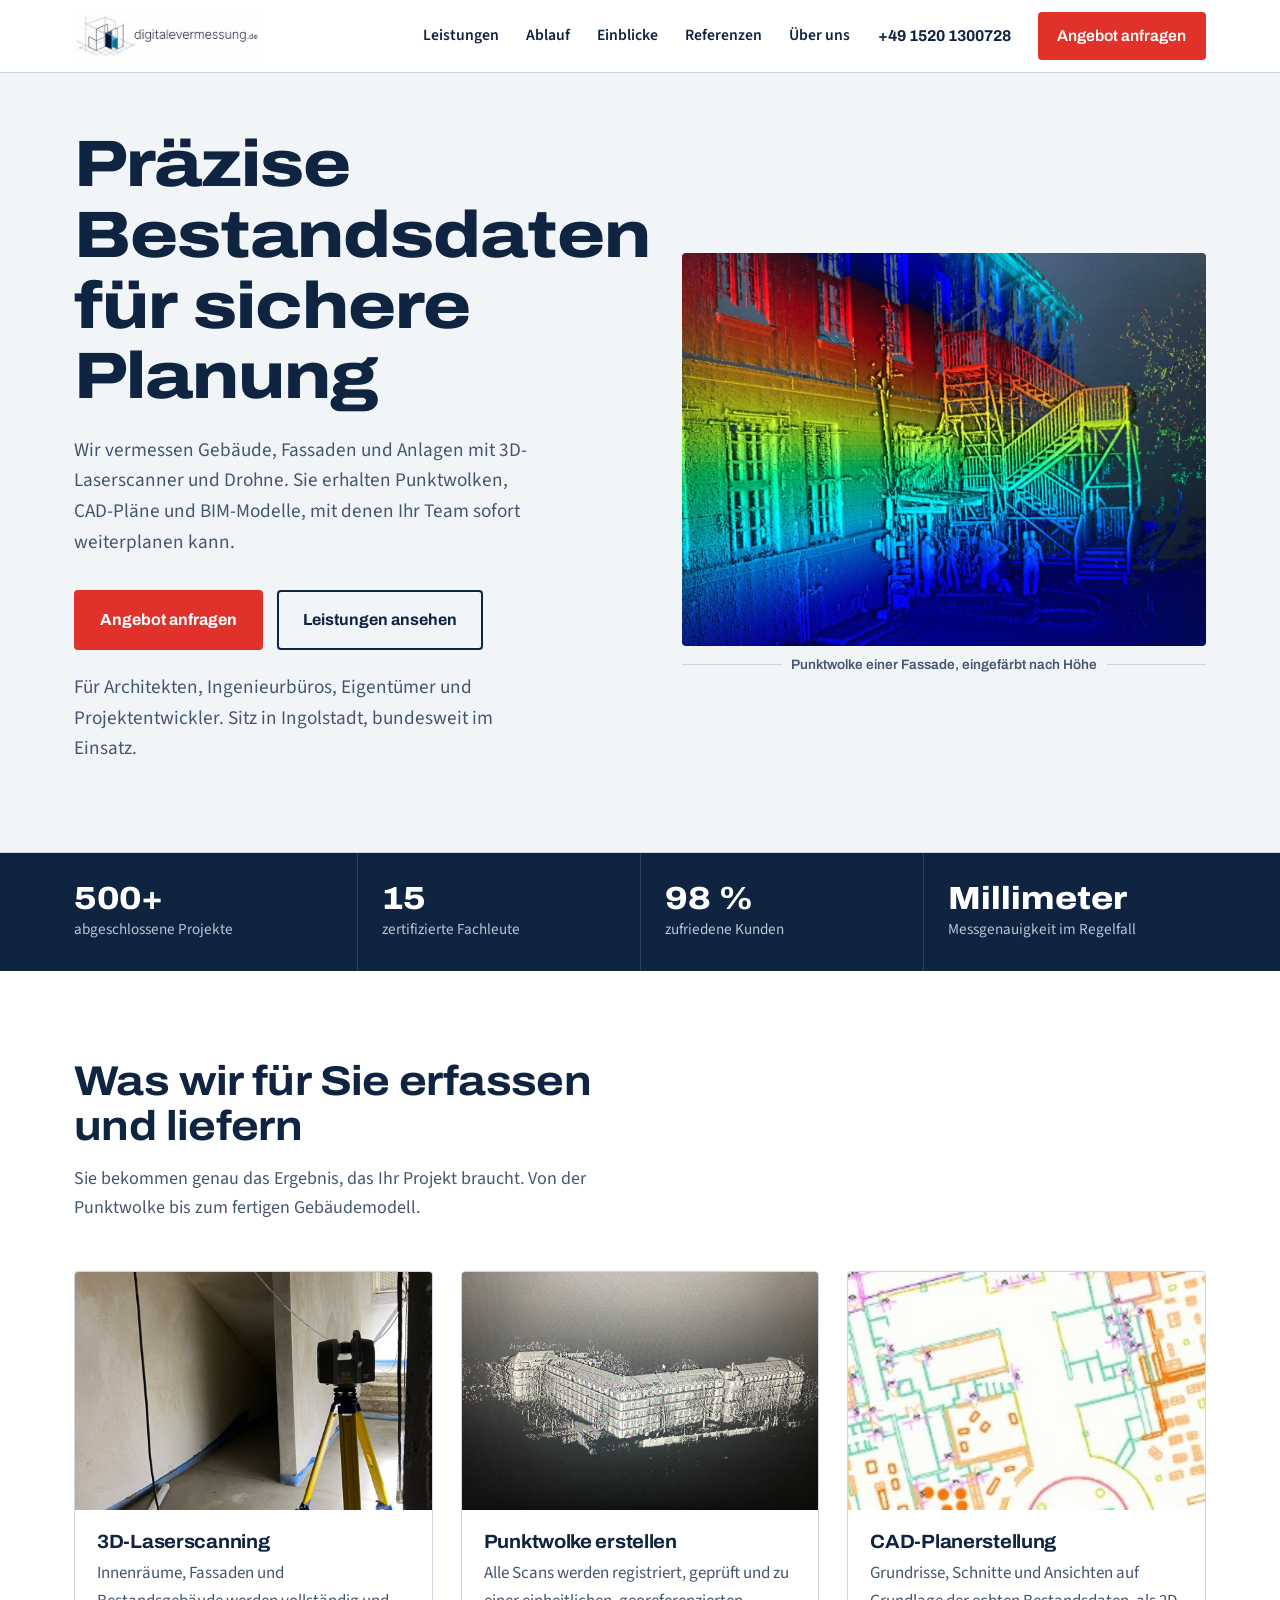
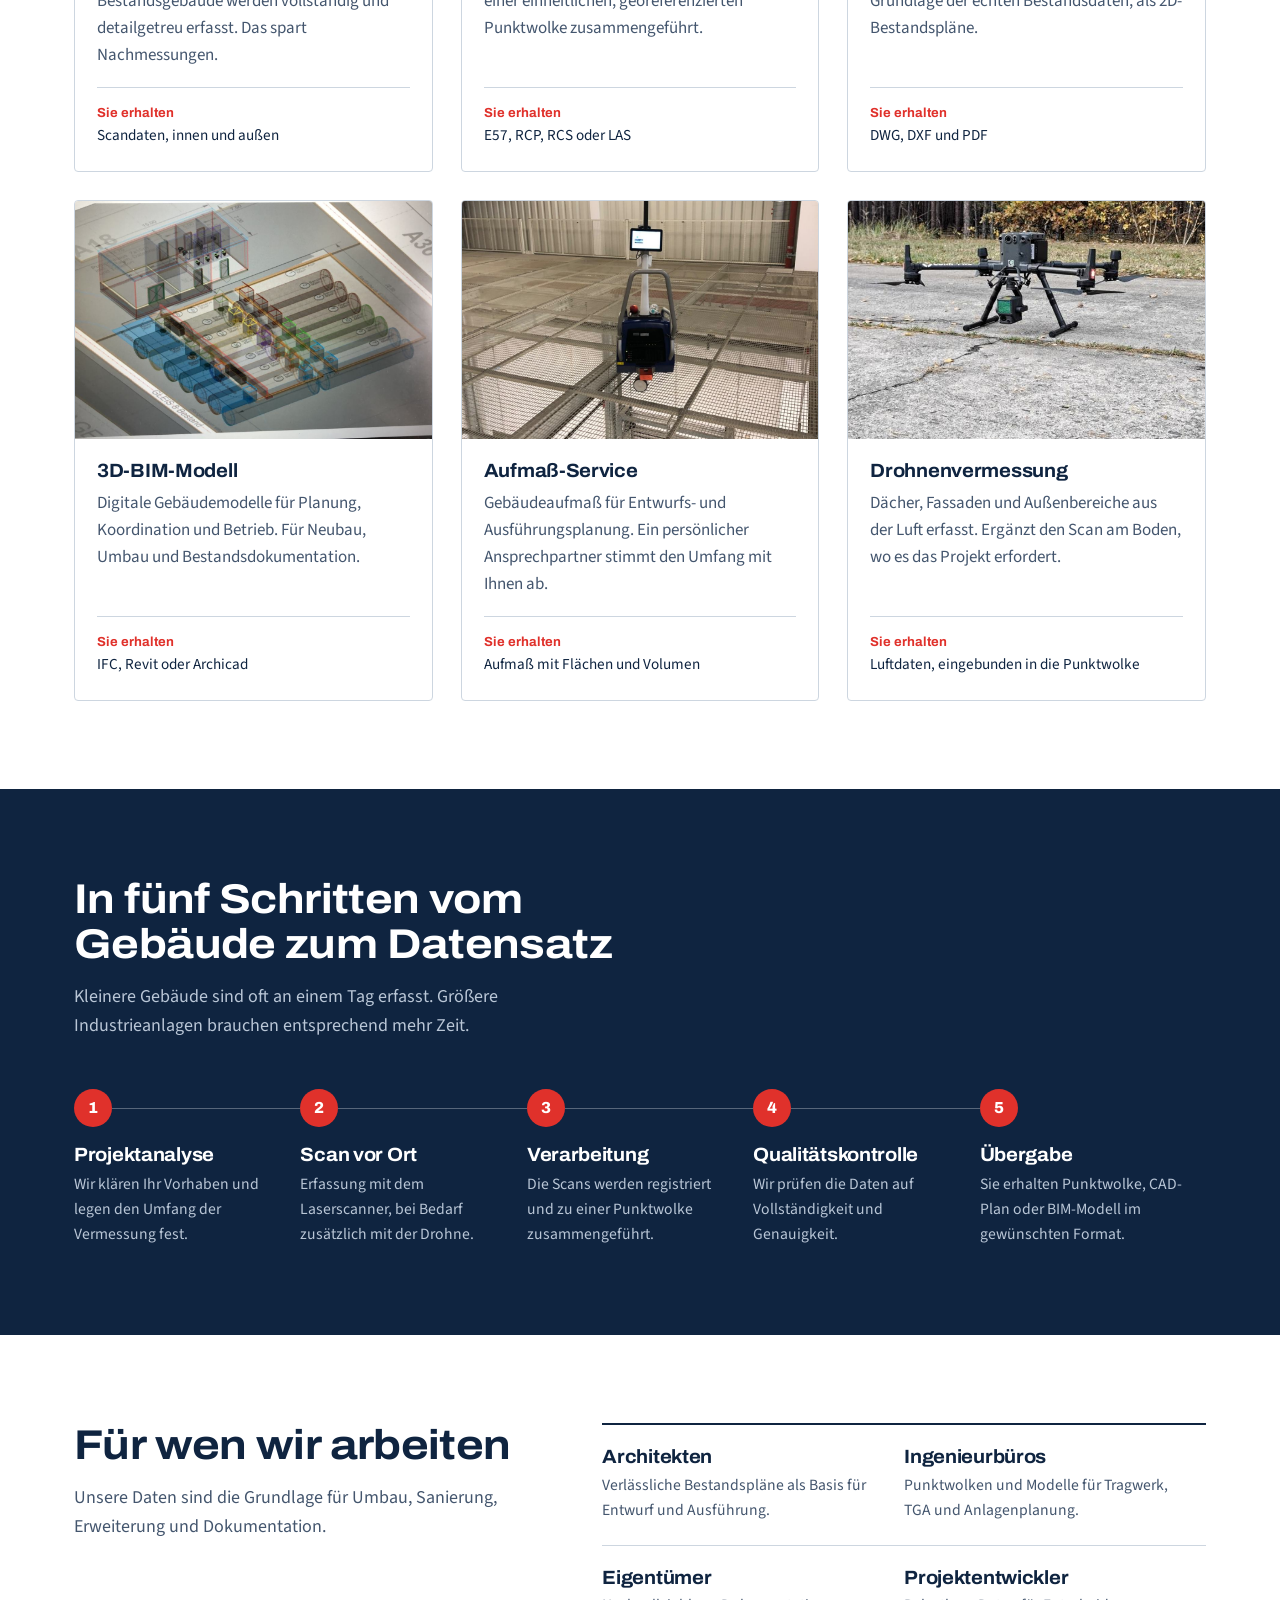
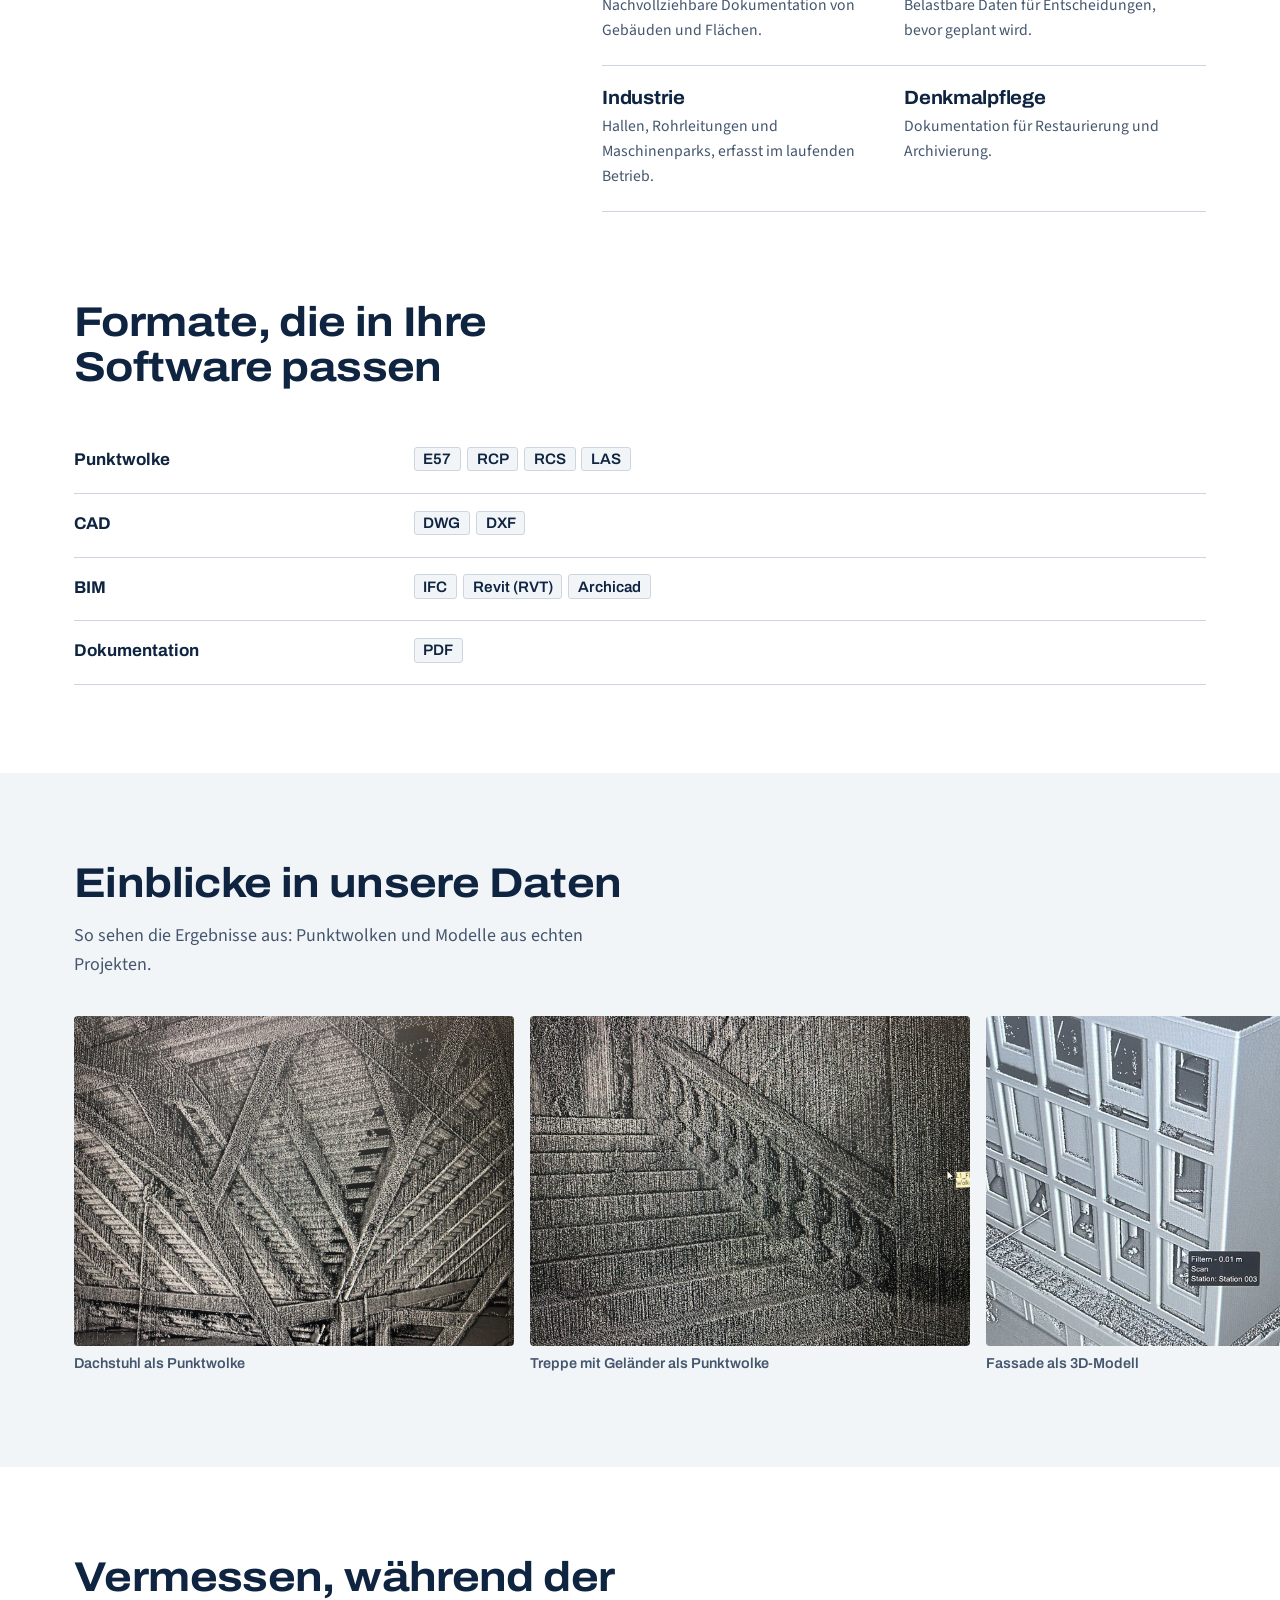
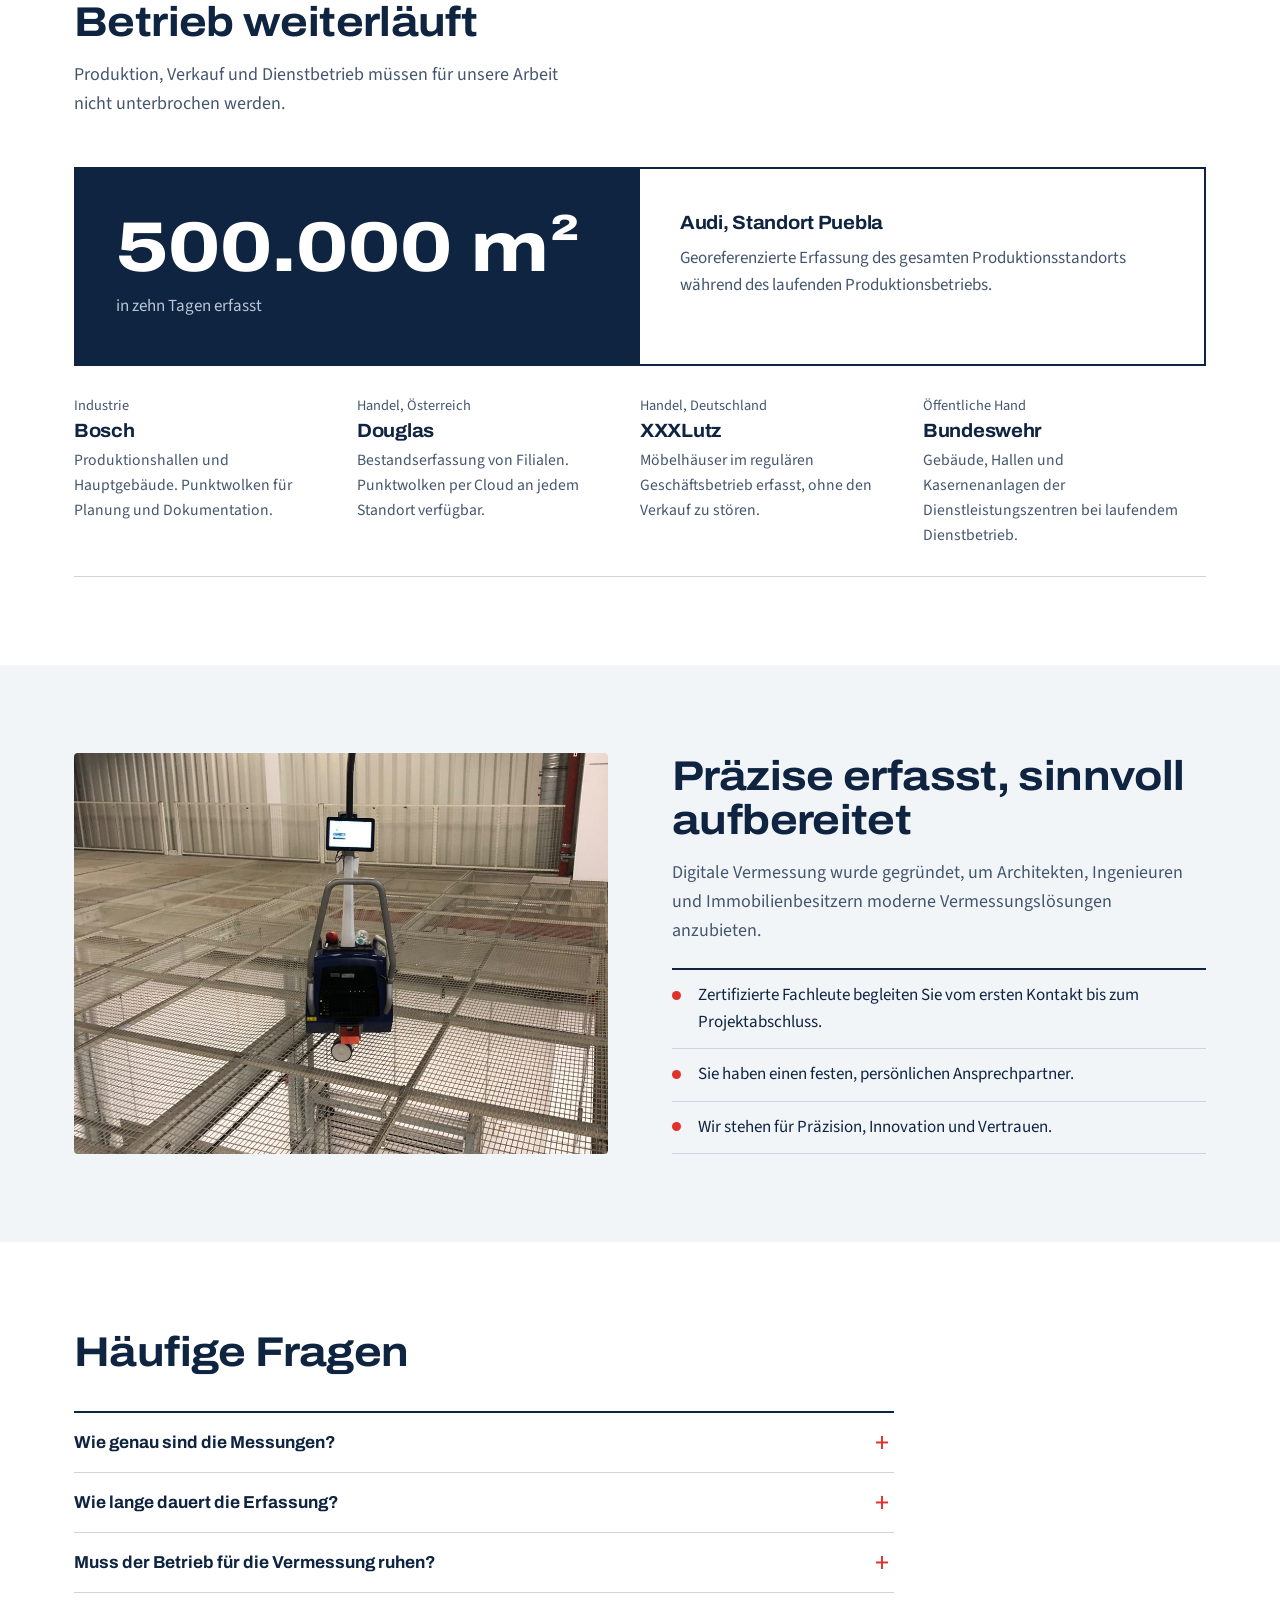
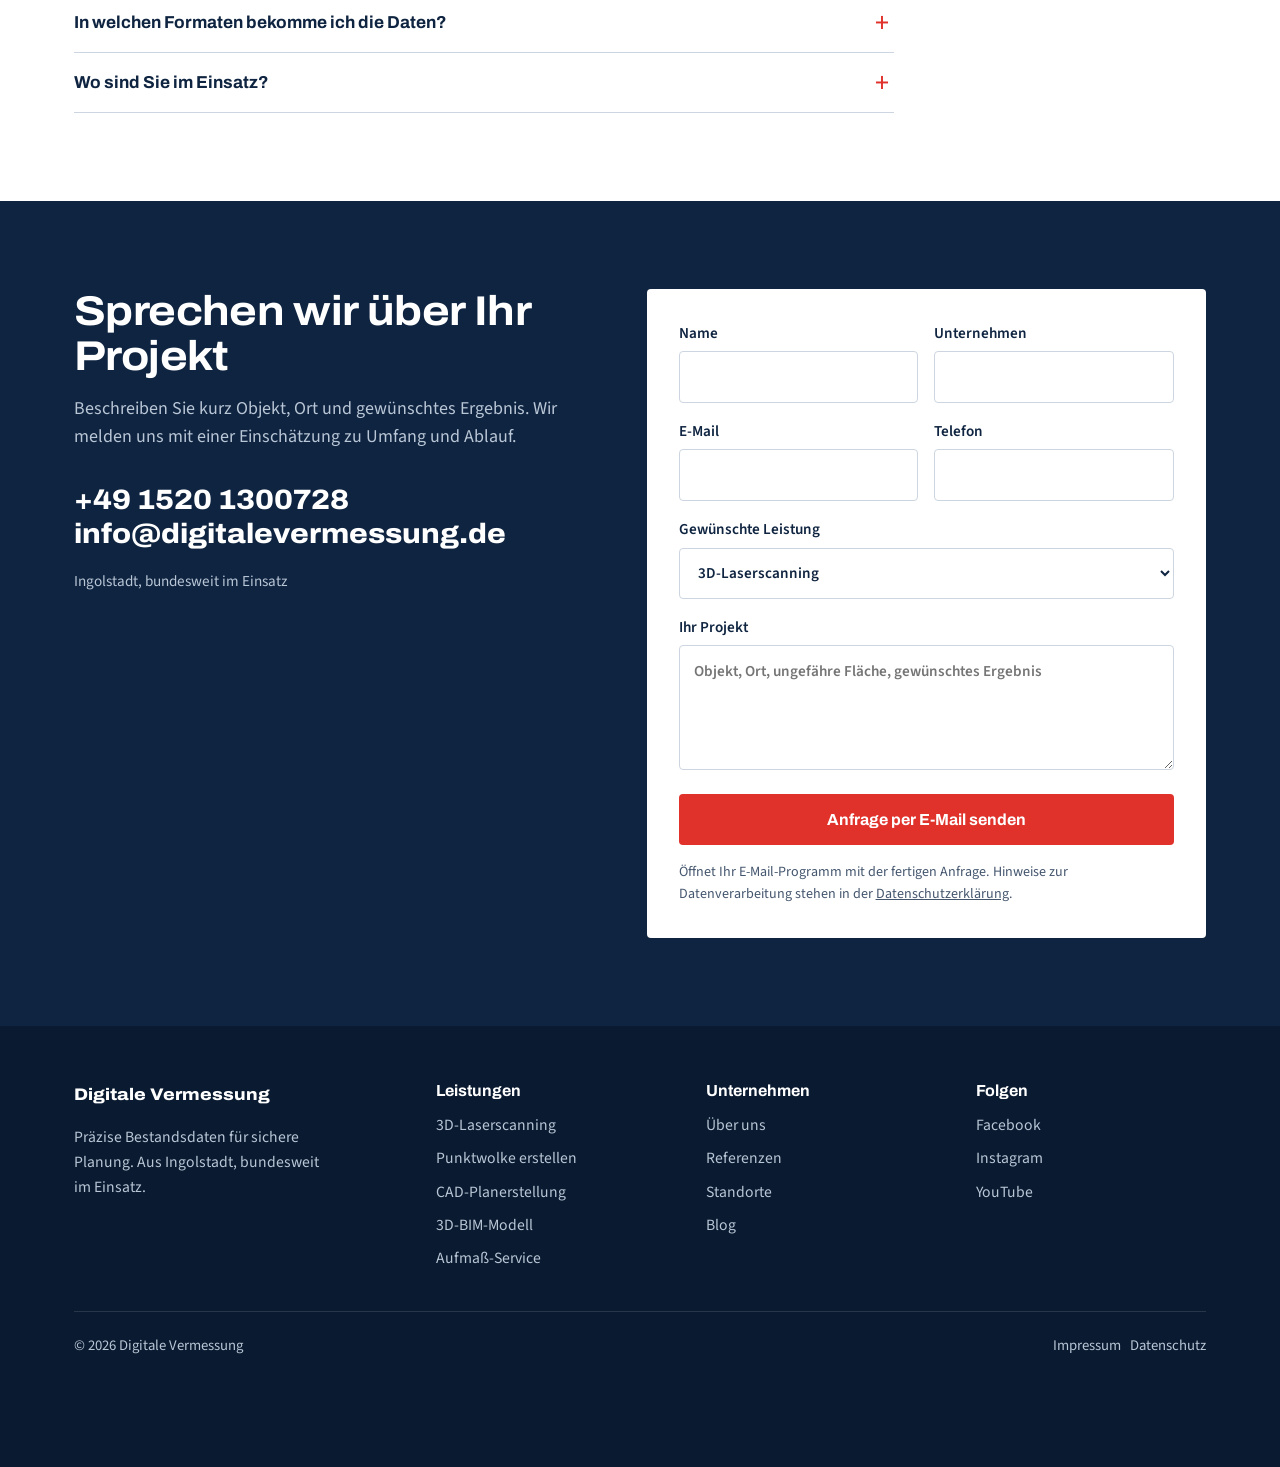
==== commit 36a4e8c7: "Fotos der bestehenden Seite eingebunden, Leistungen als Bildkarten, Galerie Co-Authored-By: Claude F" ====
--- a/index.html
+++ b/index.html
@@ -7,7 +7,7 @@
 <meta name="description" content="Präzise Bestandsdaten für sichere Planung: 3D-Laserscanning, Punktwolken, CAD-Pläne, BIM-Modelle, Aufmaß und Drohnenvermessung. Aus Ingolstadt, bundesweit im Einsatz.">
 <meta property="og:title" content="Digitale Vermessung | Präzise Bestandsdaten für sichere Planung">
 <meta property="og:description" content="3D-Laserscanning, Punktwolken, CAD und BIM für Architekten, Ingenieurbüros, Eigentümer und Projektentwickler.">
-<meta property="og:image" content="https://digitalevermessung.de/wp-content/uploads/go-x/u/5f047e50-3546-4aca-a8a0-b9fe5f086a11/image.jpg">
+<meta property="og:image" content="https://ordingdennis21-ux.github.io/digitalvermessung/img/punktwolke-fassade.jpg">
 <meta name="theme-color" content="#0f2440">
 <link rel="icon" href="img/icon.png">
 <link rel="preconnect" href="https://fonts.googleapis.com">
@@ -70,11 +70,10 @@
 .hero p{font-size:1.2rem;color:var(--ink-soft);max-width:46ch;margin:1.4rem 0 2rem}
 .cta-row{display:flex;gap:.9rem;flex-wrap:wrap}
 .who{margin-top:2rem;font-size:.98rem;color:var(--ink-soft)}
-.scan{position:relative;aspect-ratio:1/0.82;width:100%}
-.scan canvas{position:absolute;inset:0;width:100%;height:100%}
-.dim{position:absolute;left:8%;right:8%;bottom:2%;display:flex;align-items:center;gap:.6rem;font:600 .82rem var(--head);color:var(--ink-soft)}
-.dim::before,.dim::after{content:"";flex:1;height:1px;background:var(--ink-soft)}
-.dim span{white-space:nowrap}
+.shot{margin:0}
+.shot img{width:100%;height:auto;aspect-ratio:4/3;object-fit:cover;border-radius:4px;background:var(--ink)}
+.shot figcaption{display:flex;align-items:center;gap:.6rem;margin-top:.7rem;font:600 .85rem var(--head);color:var(--ink-soft)}
+.shot figcaption::before,.shot figcaption::after{content:"";flex:1;height:1px;background:var(--line)}
 
 /* Kennzahlen */
 .facts{background:var(--ink);color:#fff}
@@ -85,13 +84,21 @@
 .facts span{color:#b9c6d6;font-size:.95rem}
 
 /* Leistungen als Tabelle */
-.services{margin-top:48px;border-top:2px solid var(--ink)}
-.svc{display:grid;grid-template-columns:1.1fr 2fr 1.2fr auto;gap:28px;align-items:start;padding:26px 0;border-bottom:1px solid var(--line);text-decoration:none}
-.svc p{color:var(--ink-soft)}
-.svc .out{font-size:.95rem}
-.svc .out b{display:block;font-family:var(--head);font-size:.85rem;color:var(--ink-soft);font-weight:600;margin-bottom:.15rem}
-.svc .go{font:700 .95rem var(--head);color:var(--laser);white-space:nowrap;padding-top:.15rem}
-a.svc:hover h3{color:var(--laser)}
+.services{margin-top:48px;display:grid;grid-template-columns:repeat(3,1fr);gap:28px}
+.svc{display:flex;flex-direction:column;text-decoration:none;border:1px solid var(--line);border-radius:4px;overflow:hidden;background:#fff;transition:border-color .15s}
+.svc:hover{border-color:var(--ink)}
+.svc img{width:100%;aspect-ratio:3/2;object-fit:cover;background:var(--ink)}
+.svc-body{padding:22px 22px 24px;display:flex;flex-direction:column;flex:1}
+.svc p{color:var(--ink-soft);margin:.5rem 0 1.1rem}
+.svc .out{margin-top:auto;padding-top:14px;border-top:1px solid var(--line);font-size:.95rem}
+.svc .out b{display:block;font-family:var(--head);font-size:.82rem;color:var(--laser);font-weight:700}
+.svc:hover h3{color:var(--laser)}
+
+/* Galerie */
+.gallery{display:flex;gap:16px;overflow-x:auto;scroll-snap-type:x mandatory;padding:36px 24px 8px;padding-inline:max(24px,calc(50vw - 566px));scroll-padding-inline:max(24px,calc(50vw - 566px));scrollbar-width:thin}
+.gallery figure{flex:0 0 min(78vw,440px);scroll-snap-align:start;margin:0}
+.gallery img{width:100%;aspect-ratio:4/3;object-fit:cover;border-radius:4px;background:var(--ink)}
+.gallery figcaption{margin-top:.6rem;font:600 .9rem var(--head);color:var(--ink-soft)}
 
 /* Kette Realität bis Modell */
 .chain{display:grid;grid-template-columns:repeat(5,1fr);margin-top:48px;counter-reset:n}
@@ -112,7 +119,7 @@
 .formats{margin-top:40px;width:100%;border-collapse:collapse}
 .formats th,.formats td{text-align:left;padding:16px 0;border-bottom:1px solid var(--line);vertical-align:top}
 .formats th{width:30%;font-family:var(--head);font-weight:700}
-.formats code{font:600 .95rem var(--head);background:var(--white);border:1px solid var(--line);border-radius:3px;padding:.2rem .55rem;margin:0 .35rem .35rem 0;display:inline-block}
+.formats code{font:600 .95rem var(--head);background:var(--paper);border:1px solid var(--line);border-radius:3px;padding:.2rem .55rem;margin:0 .35rem .35rem 0;display:inline-block}
 
 /* Referenzen */
 .lead-ref{display:grid;grid-template-columns:1fr 1fr;margin-top:48px;border:2px solid var(--ink)}
@@ -127,9 +134,10 @@
 .refs p{color:var(--ink-soft);font-size:.98rem;margin-top:.4rem}
 
 /* Über uns */
-.about{display:grid;grid-template-columns:1fr 1.3fr;gap:64px;align-items:start}
+.about{display:grid;grid-template-columns:1fr 1fr;gap:64px;align-items:center}
+.about img{width:100%;aspect-ratio:4/5;object-fit:cover;border-radius:4px}
 .about img{width:100%;aspect-ratio:4/3;object-fit:cover;border-radius:4px;background:var(--line)}
-.about ul{list-style:none;border-top:2px solid var(--ink)}
+.about ul{list-style:none;margin-top:1.4rem;border-top:2px solid var(--ink)}
 .about li{padding:.75rem 0 .75rem 1.6rem;border-bottom:1px solid var(--line);position:relative}
 .about li::before{content:"";position:absolute;left:0;top:1.3rem;width:9px;height:9px;background:var(--laser);border-radius:50%}
 
@@ -172,8 +180,7 @@
 
 @media(max-width:980px){
   .hero .wrap{grid-template-columns:1fr;min-height:0;padding-top:40px}
-  .scan{max-width:560px;margin:0 auto}
-  .svc{grid-template-columns:1fr;gap:8px}
+  .services{grid-template-columns:1fr 1fr}
   .chain{grid-template-columns:1fr;gap:26px}
   .chain li{padding-left:58px}
   .chain li::before{position:absolute;left:0;top:0}
@@ -192,7 +199,8 @@
   .menu-btn{display:block}
   .nav{display:none;position:absolute;top:72px;left:0;right:0;background:#fff;border-bottom:1px solid var(--line);flex-direction:column;align-items:flex-start;padding:20px 24px;gap:1.1rem}
   .nav.open{display:flex}
-  .groups,.refs,.row,.fgrid{grid-template-columns:1fr}
+  .groups,.refs,.row,.fgrid,.services{grid-template-columns:1fr}
+  .about img{aspect-ratio:4/3}
   .formats th,.formats td{display:block;width:100%}
   .formats th{border-bottom:0;padding-bottom:4px}
   .formats td{padding-top:4px}
@@ -212,6 +220,7 @@
     <nav class="nav" id="nav" aria-label="Hauptnavigation">
       <a href="#leistungen">Leistungen</a>
       <a href="#ablauf">Ablauf</a>
+      <a href="#einblicke">Einblicke</a>
       <a href="#referenzen">Referenzen</a>
       <a href="#ueber-uns">Über uns</a>
       <a href="tel:+4915201300728" class="tel">+49 1520 1300728</a>
@@ -232,10 +241,10 @@
       </div>
       <p class="who">Für Architekten, Ingenieurbüros, Eigentümer und Projektentwickler. Sitz in Ingolstadt, bundesweit im Einsatz.</p>
     </div>
-    <div class="scan" aria-hidden="true">
-      <canvas id="cloud"></canvas>
-      <div class="dim"><span>Punktwolke eines Bestandsgebäudes</span></div>
-    </div>
+    <figure class="shot">
+      <img src="img/punktwolke-fassade.jpg" alt="Farbige Punktwolke einer Gebäudefassade mit Außentreppe" width="1400" height="1050">
+      <figcaption>Punktwolke einer Fassade, eingefärbt nach Höhe</figcaption>
+    </figure>
   </div>
 </section>
 
@@ -256,40 +265,52 @@
     <p class="intro">Sie bekommen genau das Ergebnis, das Ihr Projekt braucht. Von der Punktwolke bis zum fertigen Gebäudemodell.</p>
     <div class="services">
       <a class="svc" href="https://www.digitalevermessung.de/unsere-leistungen/3-d-laserscanning/">
-        <h3>3D-Laserscanning</h3>
-        <p>Innenräume, Fassaden und Bestandsgebäude werden vollständig und detailgetreu erfasst. Das spart Nachmessungen.</p>
-        <div class="out"><b>Sie erhalten</b>Scandaten, innen und außen</div>
-        <span class="go">Details</span>
+        <img src="img/laserscanner-stativ.jpg" alt="Laserscanner auf Stativ in einem Rohbau" loading="lazy">
+        <div class="svc-body">
+          <h3>3D-Laserscanning</h3>
+          <p>Innenräume, Fassaden und Bestandsgebäude werden vollständig und detailgetreu erfasst. Das spart Nachmessungen.</p>
+          <div class="out"><b>Sie erhalten</b>Scandaten, innen und außen</div>
+        </div>
       </a>
       <a class="svc" href="https://www.digitalevermessung.de/unsere-leistungen/punktwolke-erstellen/">
-        <h3>Punktwolke erstellen</h3>
-        <p>Alle Scans werden registriert, geprüft und zu einer einheitlichen, georeferenzierten Punktwolke zusammengeführt.</p>
-        <div class="out"><b>Sie erhalten</b>E57, RCP, RCS oder LAS</div>
-        <span class="go">Details</span>
+        <img src="img/punktwolke-gebaeude.jpg" alt="Punktwolke eines mehrflügeligen Gebäudes" loading="lazy">
+        <div class="svc-body">
+          <h3>Punktwolke erstellen</h3>
+          <p>Alle Scans werden registriert, geprüft und zu einer einheitlichen, georeferenzierten Punktwolke zusammengeführt.</p>
+          <div class="out"><b>Sie erhalten</b>E57, RCP, RCS oder LAS</div>
+        </div>
       </a>
       <a class="svc" href="https://www.digitalevermessung.de/unsere-leistungen/cad-planerstellung/">
-        <h3>CAD-Planerstellung</h3>
-        <p>Grundrisse, Schnitte und Ansichten auf Grundlage der echten Bestandsdaten, als 2D-Bestandspläne.</p>
-        <div class="out"><b>Sie erhalten</b>DWG, DXF und PDF</div>
-        <span class="go">Details</span>
+        <img src="img/cad-plan.jpg" alt="Farbiger CAD-Grundriss" loading="lazy">
+        <div class="svc-body">
+          <h3>CAD-Planerstellung</h3>
+          <p>Grundrisse, Schnitte und Ansichten auf Grundlage der echten Bestandsdaten, als 2D-Bestandspläne.</p>
+          <div class="out"><b>Sie erhalten</b>DWG, DXF und PDF</div>
+        </div>
       </a>
       <a class="svc" href="https://www.digitalevermessung.de/unsere-leistungen/3-d-bim-modell/">
-        <h3>3D-BIM-Modell</h3>
-        <p>Digitale Gebäudemodelle für Planung, Koordination und Betrieb. Für Neubau, Umbau und Bestandsdokumentation.</p>
-        <div class="out"><b>Sie erhalten</b>IFC, Revit oder Archicad</div>
-        <span class="go">Details</span>
+        <img src="img/bim-modell.jpg" alt="3D-Modell einer technischen Anlage mit Behältern" loading="lazy">
+        <div class="svc-body">
+          <h3>3D-BIM-Modell</h3>
+          <p>Digitale Gebäudemodelle für Planung, Koordination und Betrieb. Für Neubau, Umbau und Bestandsdokumentation.</p>
+          <div class="out"><b>Sie erhalten</b>IFC, Revit oder Archicad</div>
+        </div>
       </a>
       <a class="svc" href="https://www.digitalevermessung.de/unsere-leistungen/aufmass-service/">
-        <h3>Aufmaß-Service</h3>
-        <p>Gebäudeaufmaß für Entwurfs- und Ausführungsplanung. Ein persönlicher Ansprechpartner stimmt den Umfang mit Ihnen ab.</p>
-        <div class="out"><b>Sie erhalten</b>Aufmaß mit Flächen und Volumen</div>
-        <span class="go">Details</span>
+        <img src="img/scanner-halle.jpg" alt="Mobiler Scanner in einer Industriehalle" loading="lazy">
+        <div class="svc-body">
+          <h3>Aufmaß-Service</h3>
+          <p>Gebäudeaufmaß für Entwurfs- und Ausführungsplanung. Ein persönlicher Ansprechpartner stimmt den Umfang mit Ihnen ab.</p>
+          <div class="out"><b>Sie erhalten</b>Aufmaß mit Flächen und Volumen</div>
+        </div>
       </a>
       <a class="svc" href="#kontakt">
-        <h3>Drohnenvermessung</h3>
-        <p>Dächer, Fassaden und Außenbereiche aus der Luft erfasst. Ergänzt den Scan am Boden, wo es das Projekt erfordert.</p>
-        <div class="out"><b>Sie erhalten</b>Luftdaten, eingebunden in die Punktwolke</div>
-        <span class="go">Anfragen</span>
+        <img src="img/drohne.jpg" alt="Vermessungsdrohne vor dem Start" loading="lazy">
+        <div class="svc-body">
+          <h3>Drohnenvermessung</h3>
+          <p>Dächer, Fassaden und Außenbereiche aus der Luft erfasst. Ergänzt den Scan am Boden, wo es das Projekt erfordert.</p>
+          <div class="out"><b>Sie erhalten</b>Luftdaten, eingebunden in die Punktwolke</div>
+        </div>
       </a>
     </div>
   </div>
@@ -326,7 +347,7 @@
   </div>
 </section>
 
-<section class="band band-paper">
+<section class="band" style="padding-top:0">
   <div class="wrap">
     <h2>Formate, die in Ihre Software passen</h2>
     <table class="formats">
@@ -335,6 +356,20 @@
       <tr><th scope="row">BIM</th><td><code>IFC</code><code>Revit (RVT)</code><code>Archicad</code></td></tr>
       <tr><th scope="row">Dokumentation</th><td><code>PDF</code></td></tr>
     </table>
+  </div>
+</section>
+
+<section class="band band-paper" id="einblicke">
+  <div class="wrap">
+    <h2>Einblicke in unsere Daten</h2>
+    <p class="intro">So sehen die Ergebnisse aus: Punktwolken und Modelle aus echten Projekten.</p>
+  </div>
+  <div class="gallery" tabindex="0" aria-label="Bildergalerie, seitlich scrollbar">
+    <figure><img src="img/punktwolke-dachstuhl.jpg" alt="Punktwolke eines Dachstuhls" loading="lazy"><figcaption>Dachstuhl als Punktwolke</figcaption></figure>
+    <figure><img src="img/punktwolke-treppe.jpg" alt="Punktwolke einer historischen Treppe" loading="lazy"><figcaption>Treppe mit Geländer als Punktwolke</figcaption></figure>
+    <figure><img src="img/modell-fassade.jpg" alt="3D-Modell einer Gebäudefassade" loading="lazy"><figcaption>Fassade als 3D-Modell</figcaption></figure>
+    <figure><img src="img/punktwolke-halle.jpg" alt="Punktwolke einer Halle mit Dachtragwerk" loading="lazy"><figcaption>Halle mit Tragwerk</figcaption></figure>
+    <figure><img src="img/modell-anlage.jpg" alt="3D-Modell einer Antennenanlage in CAD" loading="lazy"><figcaption>Technische Anlage im CAD-Modell</figcaption></figure>
   </div>
 </section>
 
@@ -360,11 +395,10 @@
 
 <section class="band band-paper" id="ueber-uns">
   <div class="wrap about">
+    <img src="img/scanner-halle.jpg" alt="Mobiler Scanner bei der Erfassung einer Industriehalle" loading="lazy">
     <div>
       <h2>Präzise erfasst, sinnvoll aufbereitet</h2>
       <p class="intro">Digitale Vermessung wurde gegründet, um Architekten, Ingenieuren und Immobilienbesitzern moderne Vermessungslösungen anzubieten.</p>
-    </div>
-    <div>
       <ul>
         <li>Zertifizierte Fachleute begleiten Sie vom ersten Kontakt bis zum Projektabschluss.</li>
         <li>Sie haben einen festen, persönlichen Ansprechpartner.</li>
@@ -473,63 +507,6 @@
   location.href='mailto:info@digitalevermessung.de?subject='+encodeURIComponent('Projektanfrage: '+f.get('leistung'))+'&body='+encodeURIComponent(body);
 });
 
-// Punktwolke im Hero: ein Gebäude aus Messpunkten, über das ein Laser streicht
-(function(){
-  const c=document.getElementById('cloud'),x=c.getContext('2d');
-  const still=matchMedia('(prefers-reduced-motion:reduce)').matches;
-  let seed=7;const rnd=()=>(seed=(seed*16807)%2147483647)/2147483647;
-  const P=[];const add=(a,b,d)=>P.push([a+(rnd()-.5)*.012,b+(rnd()-.5)*.012,d+(rnd()-.5)*.012]);
-  const W=1.5,H=.85,D=.95,R=.5; // halbe Breite, Wandhöhe, halbe Tiefe, Firsthöhe
-  const hole=(u,v)=>{ // Fenster und Tür als Lücken
-    for(const wx of [-1,-.33,.33,1]) if(Math.abs(u-wx)<.17&&v>.3&&v<.62) return true;
-    return false;
-  };
-  for(let i=0;i<5200;i++){ // Längswände
-    const u=(rnd()*2-1)*W,v=rnd()*H;
-    if(hole(u,v)) continue;
-    add(u,v,D); if(!(Math.abs(u)<.16&&v<.5)) add(u,v,-D);
-  }
-  for(let i=0;i<3000;i++){ // Giebelwände
-    const d=(rnd()*2-1)*D,v=rnd()*(H+R);
-    if(v>H+R*(1-Math.abs(d)/D)) continue;
-    if(Math.abs(d)<.2&&v>.3&&v<.62) continue;
-    add(W,v,d);add(-W,v,d);
-  }
-  for(let i=0;i<4200;i++){ // Dach
-    const u=(rnd()*2-1)*(W+.06),d=(rnd()*2-1)*(D+.06);
-    add(u,H+R*(1-Math.abs(d)/D)+.01,d);
-  }
-  for(let i=0;i<2600;i++){ // Gelände, nach außen dünner
-    const a=rnd()*6.283,r=Math.sqrt(rnd())*3;
-    if(rnd()<r/3.4) continue;
-    add(Math.cos(a)*r,0,Math.sin(a)*r*.8);
-  }
-  let w,h,dpr;
-  function size(){dpr=Math.min(devicePixelRatio||1,2);w=c.clientWidth;h=c.clientHeight;c.width=w*dpr;c.height=h*dpr;x.setTransform(dpr,0,0,dpr,0,0)}
-  function draw(t){
-    x.clearRect(0,0,w,h);
-    const ang=.62+(still?0:t*.00012),ca=Math.cos(ang),sa=Math.sin(ang);
-    const tilt=.33,ct=Math.cos(tilt),st=Math.sin(tilt);
-    const s=Math.min(w,h*1.25)*.27;
-    const sweep=still?9:((t*.00035)%1)*4.6-2.3; // Höhe der Laserebene
-    for(const p of P){
-      const X=p[0]*ca-p[2]*sa,Z=p[0]*sa+p[2]*ca;
-      const Y=p[1]*ct-Z*st,Zz=p[1]*st+Z*ct;
-      const k=4.2/(4.2+Zz);
-      const px=w/2+X*s*k,py=h*.66-Y*s*k;
-      const near=Math.abs(p[0]-sweep)<.045;
-      const a=Math.max(.16,Math.min(.95,.72-Zz*.2));
-      x.fillStyle=near?'rgba(224,49,43,.95)':'rgba(15,36,64,'+a+')';
-      const r=near?1.7:1.05*k;
-      x.fillRect(px,py,r,r);
-    }
-    if(!still&&vis) requestAnimationFrame(draw);
-  }
-  let vis=true;
-  new IntersectionObserver(e=>{const v=e[0].isIntersecting;if(v&&!vis&&!still){vis=true;requestAnimationFrame(draw)}vis=v}).observe(c);
-  addEventListener('resize',()=>{size();if(still)draw(0)});
-  size();requestAnimationFrame(draw);
-})();
 </script>
 </body>
 </html>
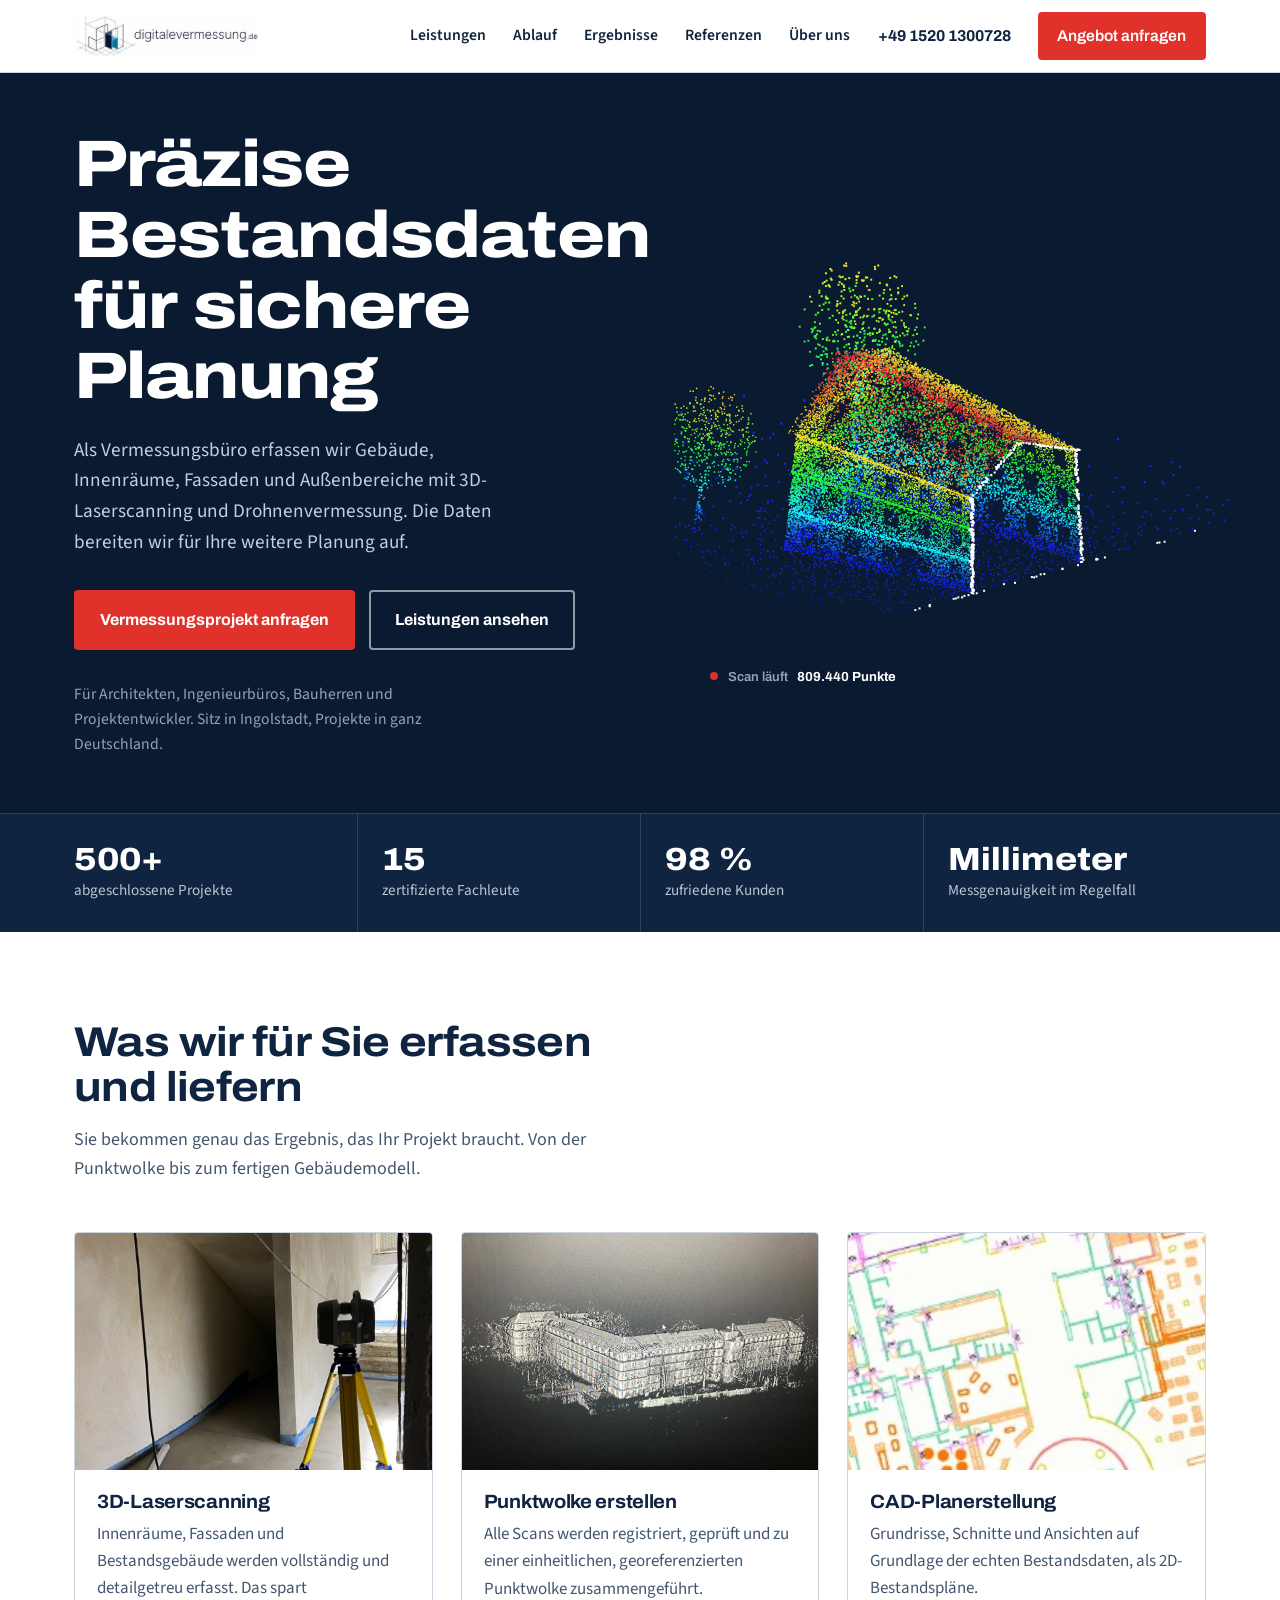
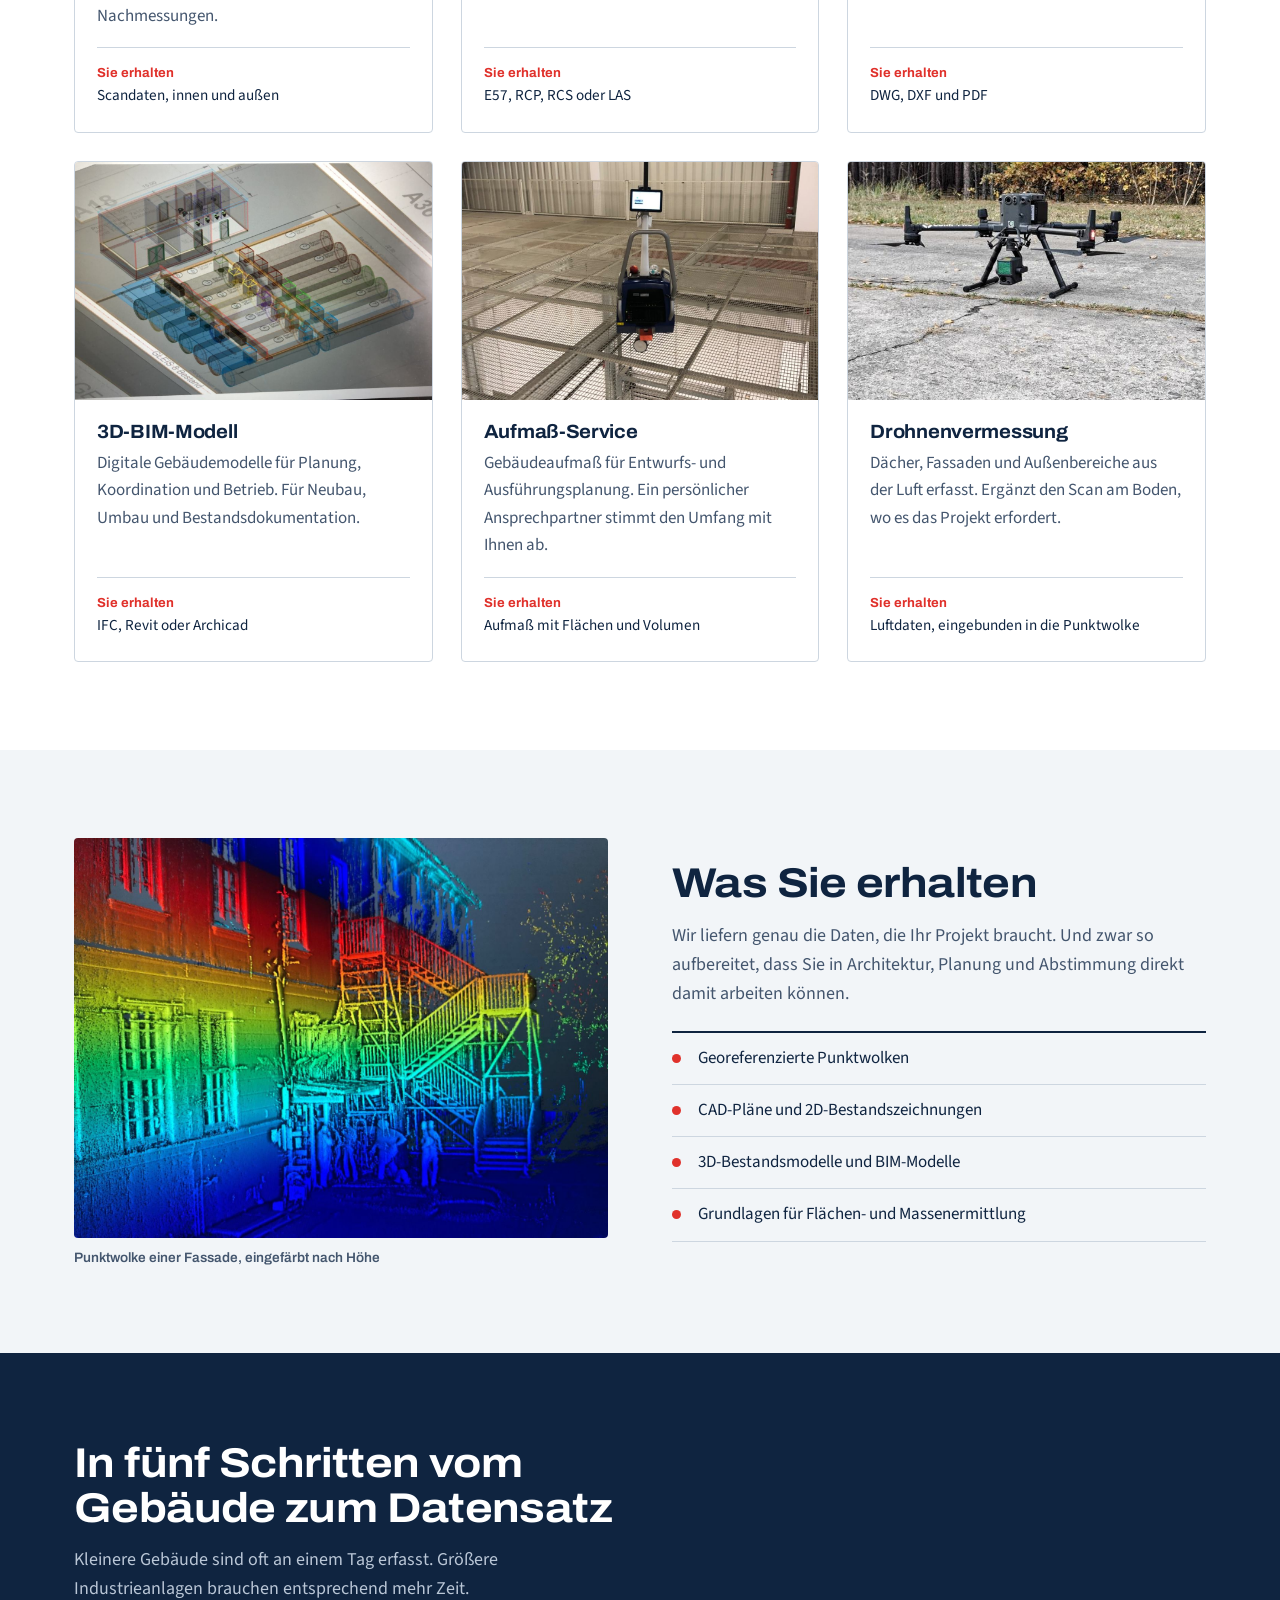
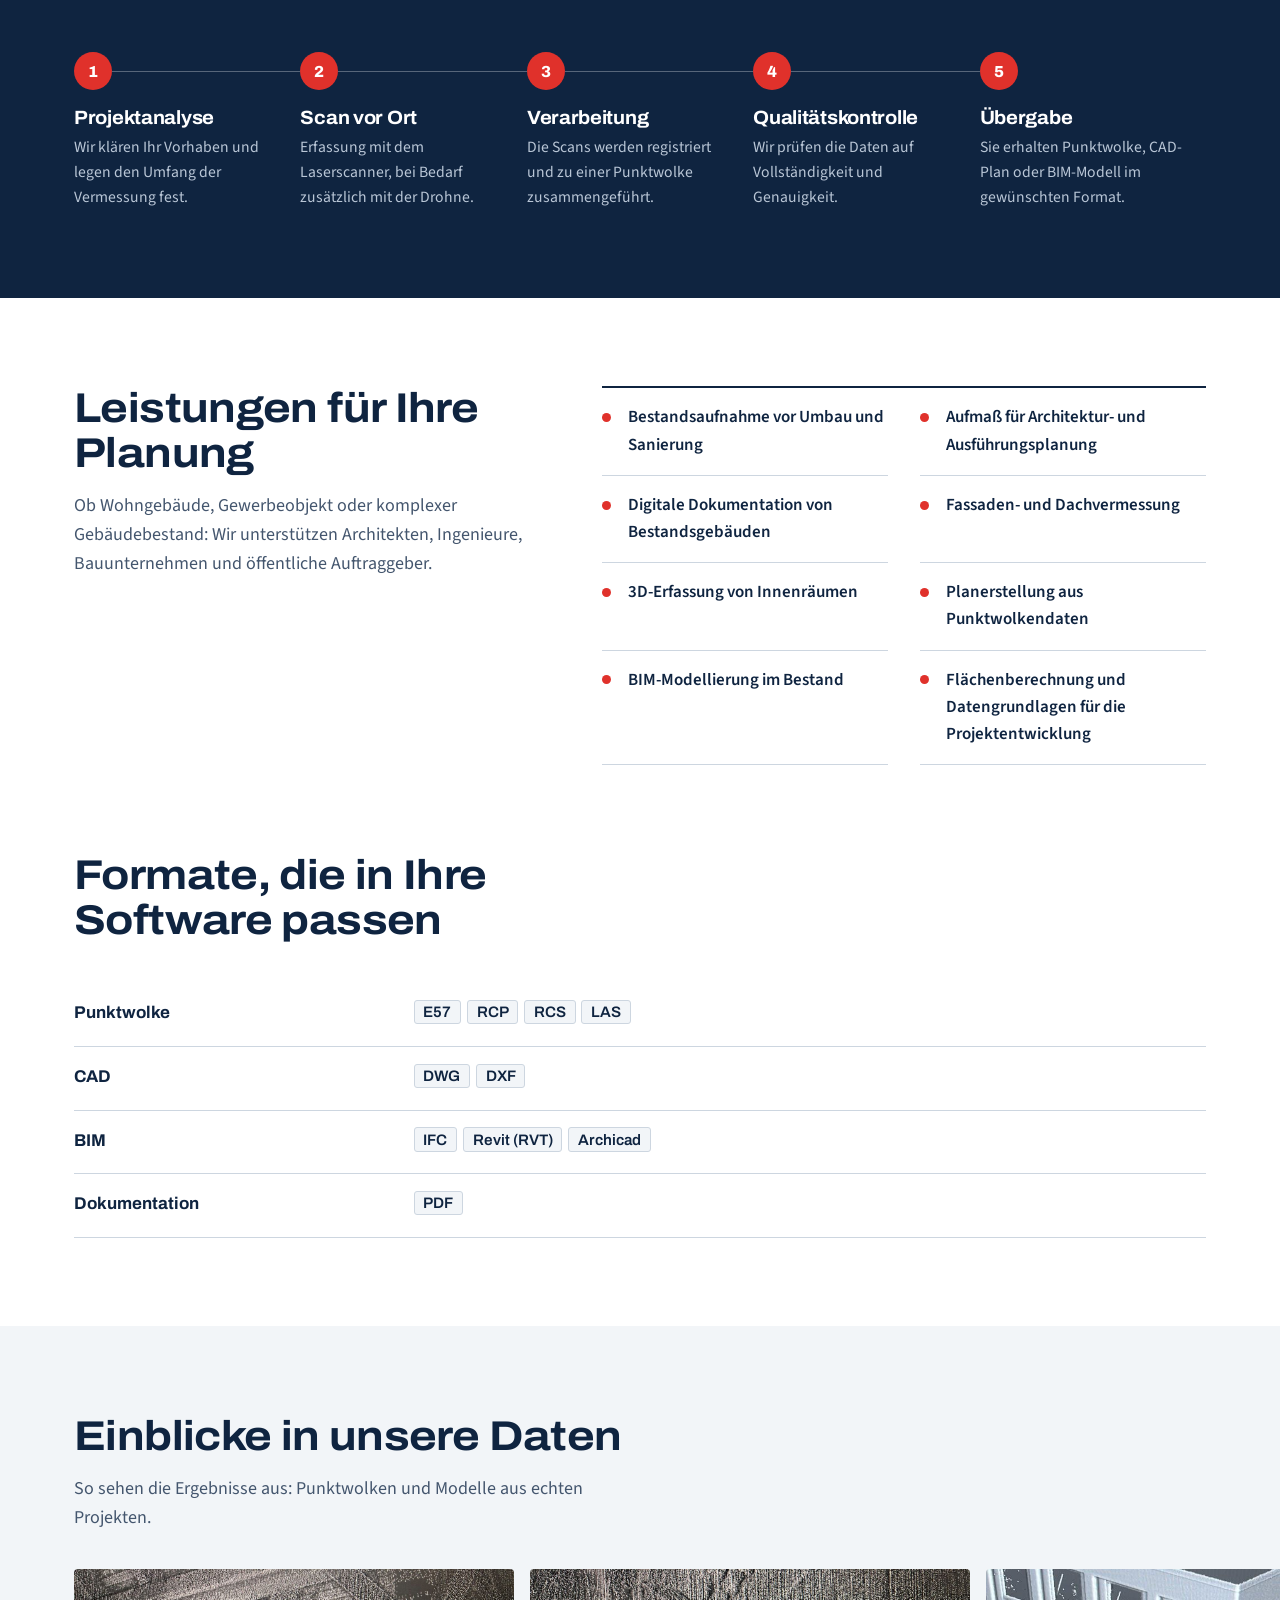
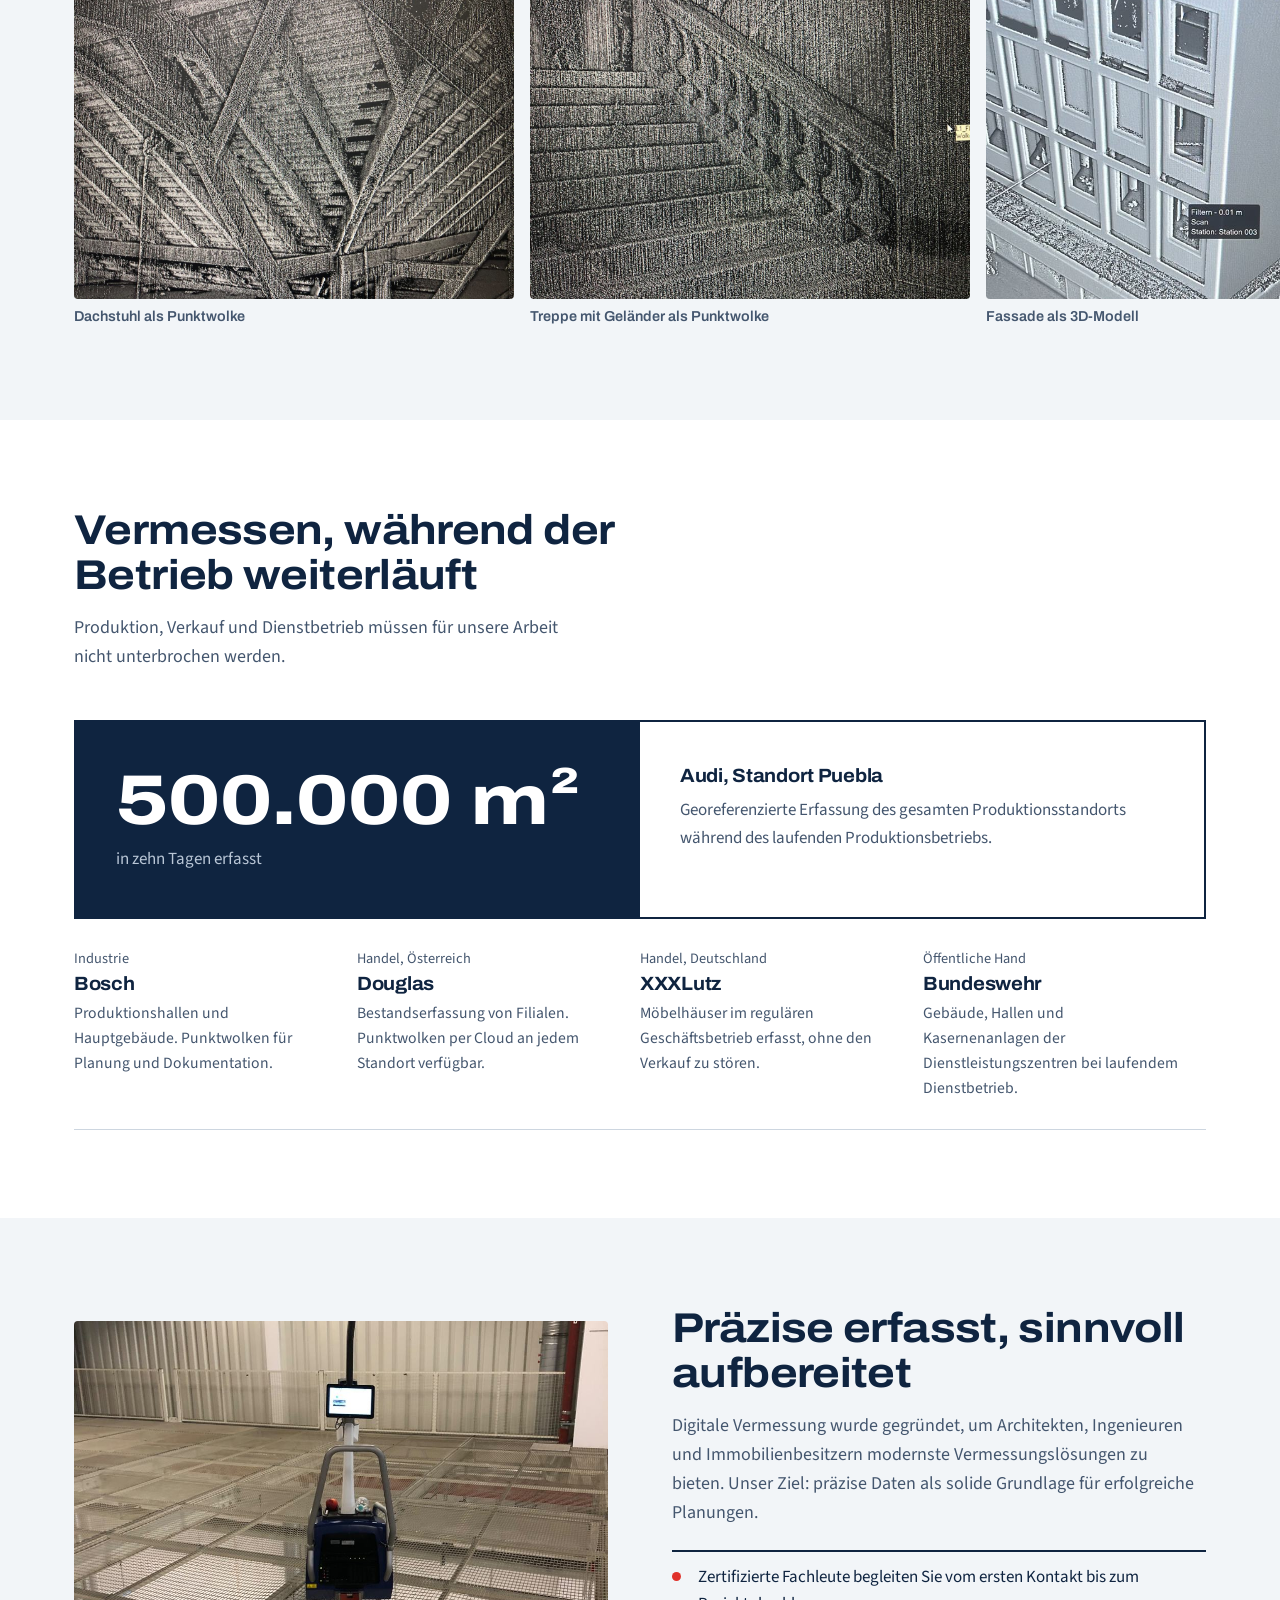
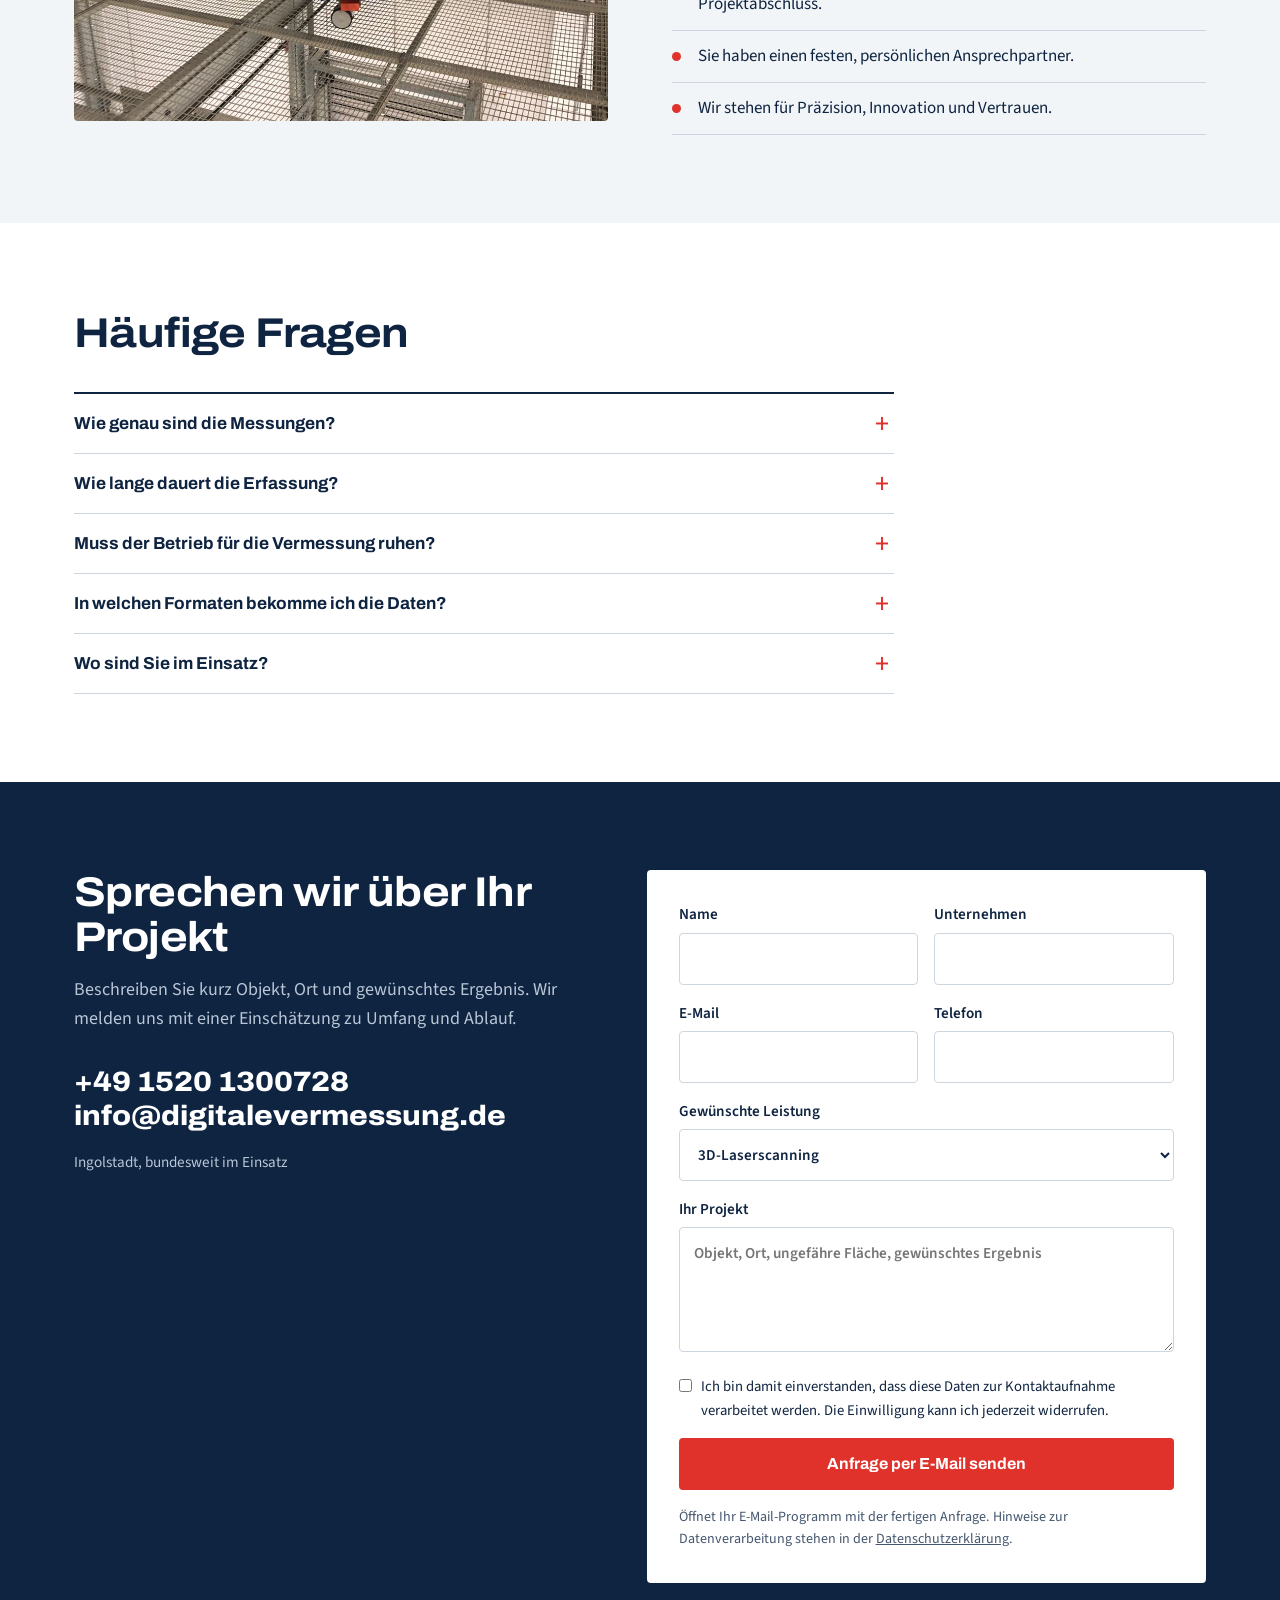
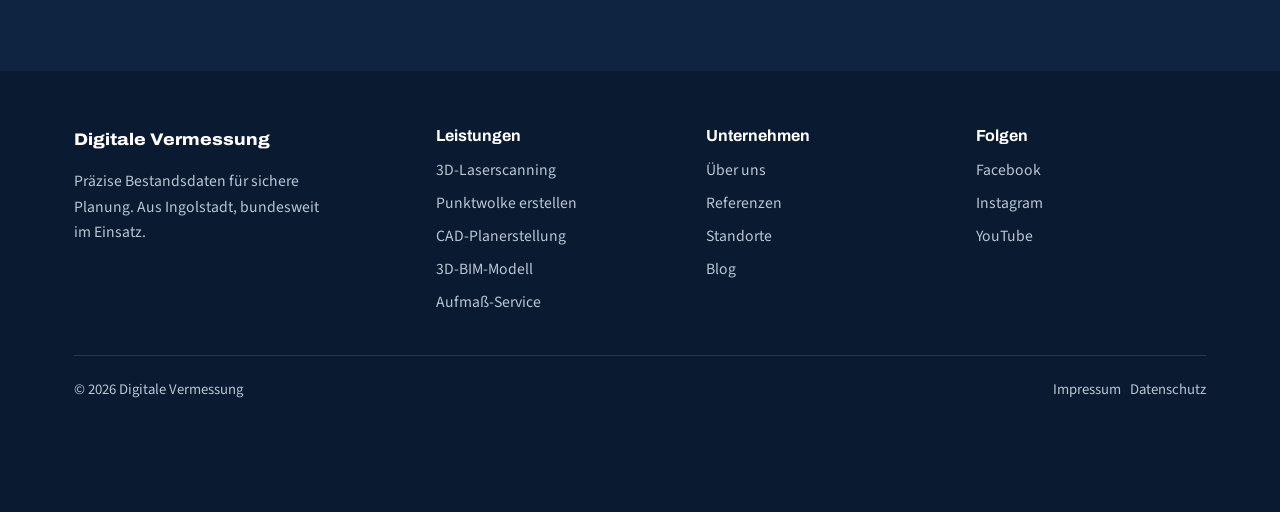
==== commit ee2138a4: "Startbild als animierter Gebaeudescan, Inhalte der Hauptseite uebernommen Co-Authored-By: Claude Fab" ====
--- a/index.html
+++ b/index.html
@@ -64,19 +64,26 @@
 .menu-btn{display:none;background:none;border:2px solid var(--ink);border-radius:4px;padding:.45rem .8rem;font:700 .95rem var(--head);color:var(--ink);cursor:pointer}
 
 /* Hero */
-.hero{background:var(--paper);overflow:hidden;border-bottom:1px solid var(--line)}
-.hero .wrap{display:grid;grid-template-columns:1fr 1.05fr;gap:32px;align-items:center;min-height:min(680px,calc(100vh - 72px));padding-top:56px;padding-bottom:56px}
+.hero{background:#0a1a30;color:#fff;overflow:hidden}
+.hero .wrap{display:grid;grid-template-columns:1fr 1.1fr;gap:24px;align-items:center;min-height:min(700px,calc(100vh - 72px));padding-top:56px;padding-bottom:56px}
 .hero h1{font-size:clamp(2.3rem,5.2vw,4.1rem);font-weight:800;font-stretch:118%}
-.hero p{font-size:1.2rem;color:var(--ink-soft);max-width:46ch;margin:1.4rem 0 2rem}
+.hero p{font-size:1.2rem;color:#c3cfdd;max-width:46ch;margin:1.4rem 0 2rem}
 .cta-row{display:flex;gap:.9rem;flex-wrap:wrap}
-.who{margin-top:2rem;font-size:.98rem;color:var(--ink-soft)}
+.btn-ghost{border-color:rgba(255,255,255,.55);color:#fff}
+.btn-ghost:hover{background:#fff;color:var(--ink)}
+.hero .who{margin:2rem 0 0;font-size:.98rem;color:#93a4b8}
+.scan{position:relative;aspect-ratio:1/0.86;width:112%;margin-right:-12%}
+.scan canvas{position:absolute;inset:0;width:100%;height:100%}
+.scan-note{position:absolute;left:6%;bottom:3%;display:flex;align-items:center;gap:.6rem;font:600 .82rem var(--head);color:#93a4b8}
+.scan-note i{width:8px;height:8px;border-radius:50%;background:var(--laser)}
+.scan-note b{color:#fff;font-weight:700;font-variant-numeric:tabular-nums}
+
 .shot{margin:0}
 .shot img{width:100%;height:auto;aspect-ratio:4/3;object-fit:cover;border-radius:4px;background:var(--ink)}
-.shot figcaption{display:flex;align-items:center;gap:.6rem;margin-top:.7rem;font:600 .85rem var(--head);color:var(--ink-soft)}
-.shot figcaption::before,.shot figcaption::after{content:"";flex:1;height:1px;background:var(--line)}
+.shot figcaption{margin-top:.7rem;font:600 .85rem var(--head);color:var(--ink-soft)}
 
 /* Kennzahlen */
-.facts{background:var(--ink);color:#fff}
+.facts{background:var(--ink);color:#fff;border-top:1px solid rgba(255,255,255,.12)}
 .facts ul{list-style:none;display:grid;grid-template-columns:repeat(4,1fr)}
 .facts li{padding:28px 24px;border-left:1px solid rgba(255,255,255,.14)}
 .facts li:first-child{border-left:0;padding-left:0}
@@ -111,9 +118,9 @@
 
 /* Zielgruppen */
 .two{display:grid;grid-template-columns:1fr 1.3fr;gap:64px;align-items:start}
-.groups{display:grid;grid-template-columns:1fr 1fr;gap:0;border-top:2px solid var(--ink)}
-.groups div{padding:22px 22px 22px 0;border-bottom:1px solid var(--line)}
-.groups p{color:var(--ink-soft);font-size:.98rem;margin-top:.3rem}
+.tasks{list-style:none;display:grid;grid-template-columns:1fr 1fr;column-gap:32px;border-top:2px solid var(--ink)}
+.tasks li{padding:16px 0 16px 1.6rem;border-bottom:1px solid var(--line);position:relative;font-weight:600}
+.tasks li::before{content:"";position:absolute;left:0;top:1.55rem;width:9px;height:9px;background:var(--laser);border-radius:50%}
 
 /* Formate */
 .formats{margin-top:40px;width:100%;border-collapse:collapse}
@@ -162,6 +169,8 @@
 input,select,textarea{width:100%;margin-top:6px;padding:.8rem .9rem;border:1.5px solid var(--line);border-radius:4px;font:inherit;color:inherit;background:#fff}
 input:focus,select:focus,textarea:focus{outline:0;border-color:var(--ink);box-shadow:0 0 0 3px rgba(15,36,64,.14)}
 form .btn{width:100%;text-align:center}
+.check{display:flex;gap:.6rem;align-items:flex-start;font-weight:400;font-size:.92rem}
+.check input{width:auto;margin-top:.25rem}
 .hint{font-size:.88rem;color:var(--ink-soft)}
 
 /* Fuß */
@@ -179,7 +188,8 @@
 .bar .btn{flex:1;text-align:center;padding:.8rem .5rem}
 
 @media(max-width:980px){
-  .hero .wrap{grid-template-columns:1fr;min-height:0;padding-top:40px}
+  .hero .wrap{grid-template-columns:1fr;min-height:0;padding-top:40px;padding-bottom:24px}
+  .scan{width:100%;margin:0 auto;max-width:560px}
   .services{grid-template-columns:1fr 1fr}
   .chain{grid-template-columns:1fr;gap:26px}
   .chain li{padding-left:58px}
@@ -199,7 +209,7 @@
   .menu-btn{display:block}
   .nav{display:none;position:absolute;top:72px;left:0;right:0;background:#fff;border-bottom:1px solid var(--line);flex-direction:column;align-items:flex-start;padding:20px 24px;gap:1.1rem}
   .nav.open{display:flex}
-  .groups,.refs,.row,.fgrid,.services{grid-template-columns:1fr}
+  .tasks,.refs,.row,.fgrid,.services{grid-template-columns:1fr}
   .about img{aspect-ratio:4/3}
   .formats th,.formats td{display:block;width:100%}
   .formats th{border-bottom:0;padding-bottom:4px}
@@ -220,7 +230,7 @@
     <nav class="nav" id="nav" aria-label="Hauptnavigation">
       <a href="#leistungen">Leistungen</a>
       <a href="#ablauf">Ablauf</a>
-      <a href="#einblicke">Einblicke</a>
+      <a href="#ergebnisse">Ergebnisse</a>
       <a href="#referenzen">Referenzen</a>
       <a href="#ueber-uns">Über uns</a>
       <a href="tel:+4915201300728" class="tel">+49 1520 1300728</a>
@@ -232,19 +242,19 @@
 <main>
 <section class="hero">
   <div class="wrap">
-    <div>
+    <div class="hero-text">
       <h1>Präzise Bestandsdaten für sichere Planung</h1>
-      <p>Wir vermessen Gebäude, Fassaden und Anlagen mit 3D-Laserscanner und Drohne. Sie erhalten Punktwolken, CAD-Pläne und BIM-Modelle, mit denen Ihr Team sofort weiterplanen kann.</p>
+      <p>Als Vermessungsbüro erfassen wir Gebäude, Innenräume, Fassaden und Außenbereiche mit 3D-Laserscanning und Drohnenvermessung. Die Daten bereiten wir für Ihre weitere Planung auf.</p>
       <div class="cta-row">
-        <a href="#kontakt" class="btn btn-main">Angebot anfragen</a>
-        <a href="#leistungen" class="btn btn-line">Leistungen ansehen</a>
+        <a href="#kontakt" class="btn btn-main">Vermessungsprojekt anfragen</a>
+        <a href="#leistungen" class="btn btn-ghost">Leistungen ansehen</a>
       </div>
-      <p class="who">Für Architekten, Ingenieurbüros, Eigentümer und Projektentwickler. Sitz in Ingolstadt, bundesweit im Einsatz.</p>
-    </div>
-    <figure class="shot">
-      <img src="img/punktwolke-fassade.jpg" alt="Farbige Punktwolke einer Gebäudefassade mit Außentreppe" width="1400" height="1050">
-      <figcaption>Punktwolke einer Fassade, eingefärbt nach Höhe</figcaption>
-    </figure>
+      <p class="who">Für Architekten, Ingenieurbüros, Bauherren und Projektentwickler. Sitz in Ingolstadt, Projekte in ganz Deutschland.</p>
+    </div>
+    <div class="scan" role="img" aria-label="Animation: Ein Gebäude wird per Laserscan Punkt für Punkt erfasst">
+      <canvas id="cloud"></canvas>
+      <div class="scan-note"><i></i><span id="scanState">Scan läuft</span><b id="scanCount">0 Punkte</b></div>
+    </div>
   </div>
 </section>
 
@@ -316,6 +326,25 @@
   </div>
 </section>
 
+<section class="band band-paper" id="ergebnisse">
+  <div class="wrap about">
+    <figure class="shot">
+      <img src="img/punktwolke-fassade.jpg" alt="Farbige Punktwolke einer Gebäudefassade mit Außentreppe" loading="lazy">
+      <figcaption>Punktwolke einer Fassade, eingefärbt nach Höhe</figcaption>
+    </figure>
+    <div>
+      <h2>Was Sie erhalten</h2>
+      <p class="intro">Wir liefern genau die Daten, die Ihr Projekt braucht. Und zwar so aufbereitet, dass Sie in Architektur, Planung und Abstimmung direkt damit arbeiten können.</p>
+      <ul>
+        <li>Georeferenzierte Punktwolken</li>
+        <li>CAD-Pläne und 2D-Bestandszeichnungen</li>
+        <li>3D-Bestandsmodelle und BIM-Modelle</li>
+        <li>Grundlagen für Flächen- und Massenermittlung</li>
+      </ul>
+    </div>
+  </div>
+</section>
+
 <section class="band band-ink" id="ablauf">
   <div class="wrap">
     <h2>In fünf Schritten vom Gebäude zum Datensatz</h2>
@@ -333,17 +362,20 @@
 <section class="band">
   <div class="wrap two">
     <div>
-      <h2>Für wen wir arbeiten</h2>
-      <p class="intro">Unsere Daten sind die Grundlage für Umbau, Sanierung, Erweiterung und Dokumentation.</p>
-    </div>
-    <div class="groups">
-      <div><h3>Architekten</h3><p>Verlässliche Bestandspläne als Basis für Entwurf und Ausführung.</p></div>
-      <div><h3>Ingenieurbüros</h3><p>Punktwolken und Modelle für Tragwerk, TGA und Anlagenplanung.</p></div>
-      <div><h3>Eigentümer</h3><p>Nachvollziehbare Dokumentation von Gebäuden und Flächen.</p></div>
-      <div><h3>Projektentwickler</h3><p>Belastbare Daten für Entscheidungen, bevor geplant wird.</p></div>
-      <div><h3>Industrie</h3><p>Hallen, Rohrleitungen und Maschinenparks, erfasst im laufenden Betrieb.</p></div>
-      <div><h3>Denkmalpflege</h3><p>Dokumentation für Restaurierung und Archivierung.</p></div>
-    </div>
+      <h2>Leistungen für Ihre Planung</h2>
+      <p class="intro">Ob Wohngebäude, Gewerbeobjekt oder komplexer Gebäudebestand: Wir unterstützen Architekten, Ingenieure, Bauunternehmen und öffentliche Auftraggeber.</p>
+    </div>
+    <ul class="tasks">
+      <li>Bestandsaufnahme vor Umbau und Sanierung</li>
+      <li>Aufmaß für Architektur- und Ausführungsplanung</li>
+      <li>Digitale Dokumentation von Bestandsgebäuden</li>
+      <li>Fassaden- und Dachvermessung</li>
+      <li>3D-Erfassung von Innenräumen</li>
+      <li>Planerstellung aus Punktwolkendaten</li>
+      <li>BIM-Modellierung im Bestand</li>
+      <li>Flächenberechnung und Datengrundlagen für die Projektentwicklung</li>
+    </ul>
+  </div>
   </div>
 </section>
 
@@ -398,7 +430,7 @@
     <img src="img/scanner-halle.jpg" alt="Mobiler Scanner bei der Erfassung einer Industriehalle" loading="lazy">
     <div>
       <h2>Präzise erfasst, sinnvoll aufbereitet</h2>
-      <p class="intro">Digitale Vermessung wurde gegründet, um Architekten, Ingenieuren und Immobilienbesitzern moderne Vermessungslösungen anzubieten.</p>
+      <p class="intro">Digitale Vermessung wurde gegründet, um Architekten, Ingenieuren und Immobilienbesitzern modernste Vermessungslösungen zu bieten. Unser Ziel: präzise Daten als solide Grundlage für erfolgreiche Planungen.</p>
       <ul>
         <li>Zertifizierte Fachleute begleiten Sie vom ersten Kontakt bis zum Projektabschluss.</li>
         <li>Sie haben einen festen, persönlichen Ansprechpartner.</li>
@@ -447,6 +479,7 @@
         </select>
       </label>
       <label>Ihr Projekt<textarea name="nachricht" rows="4" placeholder="Objekt, Ort, ungefähre Fläche, gewünschtes Ergebnis"></textarea></label>
+      <label class="check"><input type="checkbox" required> Ich bin damit einverstanden, dass diese Daten zur Kontaktaufnahme verarbeitet werden. Die Einwilligung kann ich jederzeit widerrufen.</label>
       <button class="btn btn-main" type="submit">Anfrage per E-Mail senden</button>
       <p class="hint">Öffnet Ihr E-Mail-Programm mit der fertigen Anfrage. Hinweise zur Datenverarbeitung stehen in der <a href="https://www.digitalevermessung.de/datenschutzerklaerung/">Datenschutzerklärung</a>.</p>
     </form>
@@ -507,6 +540,79 @@
   location.href='mailto:info@digitalevermessung.de?subject='+encodeURIComponent('Projektanfrage: '+f.get('leistung'))+'&body='+encodeURIComponent(body);
 });
 
+
+// Hero: Ein Gebäude wird Punkt für Punkt gescannt, eingefärbt nach Höhe
+(function(){
+  const c=document.getElementById('cloud'),x=c.getContext('2d');
+  const stateEl=document.getElementById('scanState'),countEl=document.getElementById('scanCount');
+  const still=matchMedia('(prefers-reduced-motion:reduce)').matches;
+  let seed=11;const rnd=()=>(seed=(seed*16807)%2147483647)/2147483647;
+  const W=1.7,H=1.3,D=.85,R=.45,TOP=H+R;
+  const NB=14,B=Array.from({length:NB},()=>[]);
+  const ramp=t=>{const h=235-t*235;return 'hsl('+h.toFixed(0)+' 92% '+(52+t*6).toFixed(0)+'%)'};
+  const COL=B.map((_,i)=>ramp(i/(NB-1)));
+  let total=0;
+  const add=(a,b,d,j)=>{j=j||.012;const y=b+(rnd()-.5)*j;const k=Math.max(0,Math.min(NB-1,Math.floor(y/TOP*NB)));B[k].push(a+(rnd()-.5)*j,y,d+(rnd()-.5)*j);total++};
+  const win=(u,v)=>{ // Fensterraster über drei Geschosse
+    const col=((u+W)/(2*W))*7,fr=col-Math.floor(col);
+    const row=v/H*3,fv=row-Math.floor(row);
+    return fr>.3&&fr<.7&&fv>.32&&fv<.78;
+  };
+  for(let i=0;i<9000;i++){const u=(rnd()*2-1)*W,v=rnd()*H;
+    if(!win(u,v)&&!(Math.abs(u+W*.14)<.14&&v<.36)) add(u,v,D);
+    if(!win(u,v)) {if(rnd()<.7) add(u,v,-D)}
+    else if(rnd()<.25) add(u,v,D-.05); // Fensterlaibung, dünn
+  }
+  for(let i=0;i<3600;i++){const d=(rnd()*2-1)*D,v=rnd()*TOP;
+    if(v>H+R*(1-Math.abs(d)/D)) continue;
+    const fv=(v/H*3)%1; if(v<H&&Math.abs(d)<.22&&fv>.32&&fv<.78) continue;
+    add(W,v,d);add(-W,v,d);}
+  for(let i=0;i<6000;i++){const u=(rnd()*2-1)*(W+.07),d=(rnd()*2-1)*(D+.07);add(u,H+R*(1-Math.abs(d)/D)+.015,d)}
+  for(let k=0;k<3;k++){ // Gesimse zwischen den Geschossen
+    for(let i=0;i<500;i++) add((rnd()*2-1)*W,H*(k+1)/3,D+.03,.02);}
+  for(let i=0;i<900;i++){ // Außentreppe an der Giebelseite
+    const t=rnd(),w=rnd()*.34; add(W+.06+w,t*H*.66,-D*.7+t*1.2,.02);
+    if(rnd()<.5) add(W+.06+(rnd()<.5?0:.34),t*H*.66+.16,-D*.7+t*1.2,.015);}
+  for(const [tx,tz] of [[-2.5,.9],[2.75,-.2],[-2.2,-1.3]]){ // Bäume
+    for(let i=0;i<520;i++){const a=rnd()*6.283,b=Math.acos(rnd()*2-1),r=.42*Math.cbrt(rnd());
+      add(tx+r*Math.sin(b)*Math.cos(a),.95+r*Math.cos(b)*1.15,tz+r*Math.sin(b)*Math.sin(a),.03);}
+    for(let i=0;i<70;i++) add(tx,rnd()*.6,tz,.05);}
+  for(let i=0;i<5200;i++){const a=rnd()*6.283,r=Math.sqrt(rnd())*3.6;if(rnd()<r/4)continue;add(Math.cos(a)*r,0,Math.sin(a)*r*.75,.01)}
+
+  let w,h,dpr,t0=null,vis=true;
+  const fmt=n=>n.toLocaleString('de-DE');
+  function size(){dpr=Math.min(devicePixelRatio||1,2);w=c.clientWidth;h=c.clientHeight;c.width=w*dpr;c.height=h*dpr;x.setTransform(dpr,0,0,dpr,0,0)}
+  const X0=-3.7,X1=3.7,SCAN=5200;
+  function draw(t){
+    if(t0===null) t0=t; const el=t-t0;
+    x.clearRect(0,0,w,h);
+    const prog=still?1:Math.min(1,el/SCAN);
+    const front=X0+(X1-X0)*prog;
+    const ang=.58+(still?0:Math.sin(el*.00016)*.32),ca=Math.cos(ang),sa=Math.sin(ang);
+    const tilt=.3,ct=Math.cos(tilt),st=Math.sin(tilt);
+    const s=Math.min(w/6.3,h/3.7);
+    let shown=0;const hot=[];
+    for(let k=0;k<NB;k++){
+      const a=B[k];x.fillStyle=COL[k];
+      for(let i=0;i<a.length;i+=3){
+        const px0=a[i]; if(px0>front) continue; shown++;
+        const X=px0*ca-a[i+2]*sa,Z=px0*sa+a[i+2]*ca;
+        const Y=a[i+1]*ct-Z*st,Zz=a[i+1]*st+Z*ct;
+        const q=6/(6+Zz),sx=w*.5+X*s*q,sy=h*.74-Y*s*q;
+        if(prog<1&&front-px0<.05){hot.push(sx,sy);continue}
+        const r=1.25*q; x.fillRect(sx,sy,r,r);
+      }
+    }
+    x.fillStyle='#fff';
+    for(let i=0;i<hot.length;i+=2) x.fillRect(hot[i],hot[i+1],2,2);
+    if(prog<1){countEl.textContent=fmt(shown*40)+' Punkte'}
+    else{stateEl.textContent='Scan abgeschlossen';countEl.textContent=fmt(total*40)+' Punkte'}
+    if(!still&&vis) requestAnimationFrame(draw);
+  }
+  new IntersectionObserver(e=>{const v=e[0].isIntersecting;if(v&&!vis&&!still){vis=true;requestAnimationFrame(draw)}vis=v}).observe(c);
+  addEventListener('resize',()=>{size();if(still)requestAnimationFrame(draw)});
+  size();requestAnimationFrame(draw);
+})();
 </script>
 </body>
 </html>
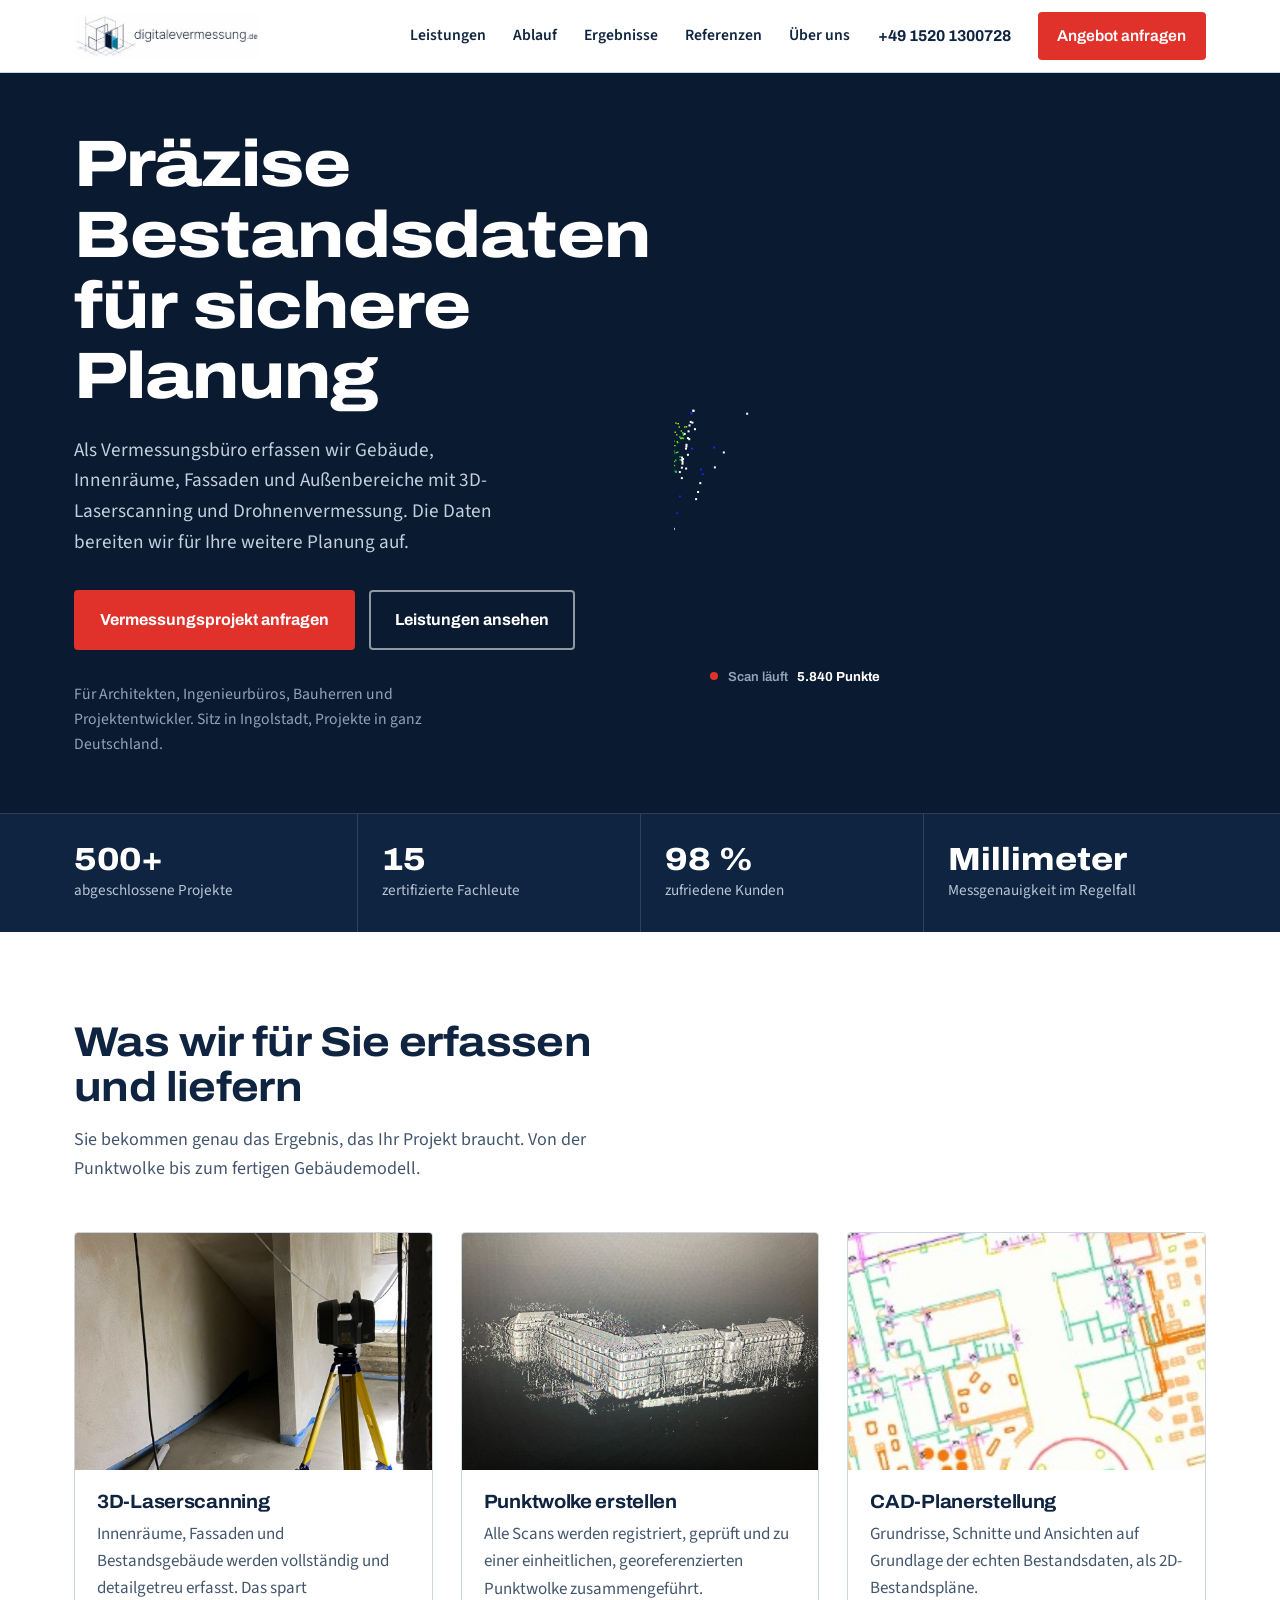
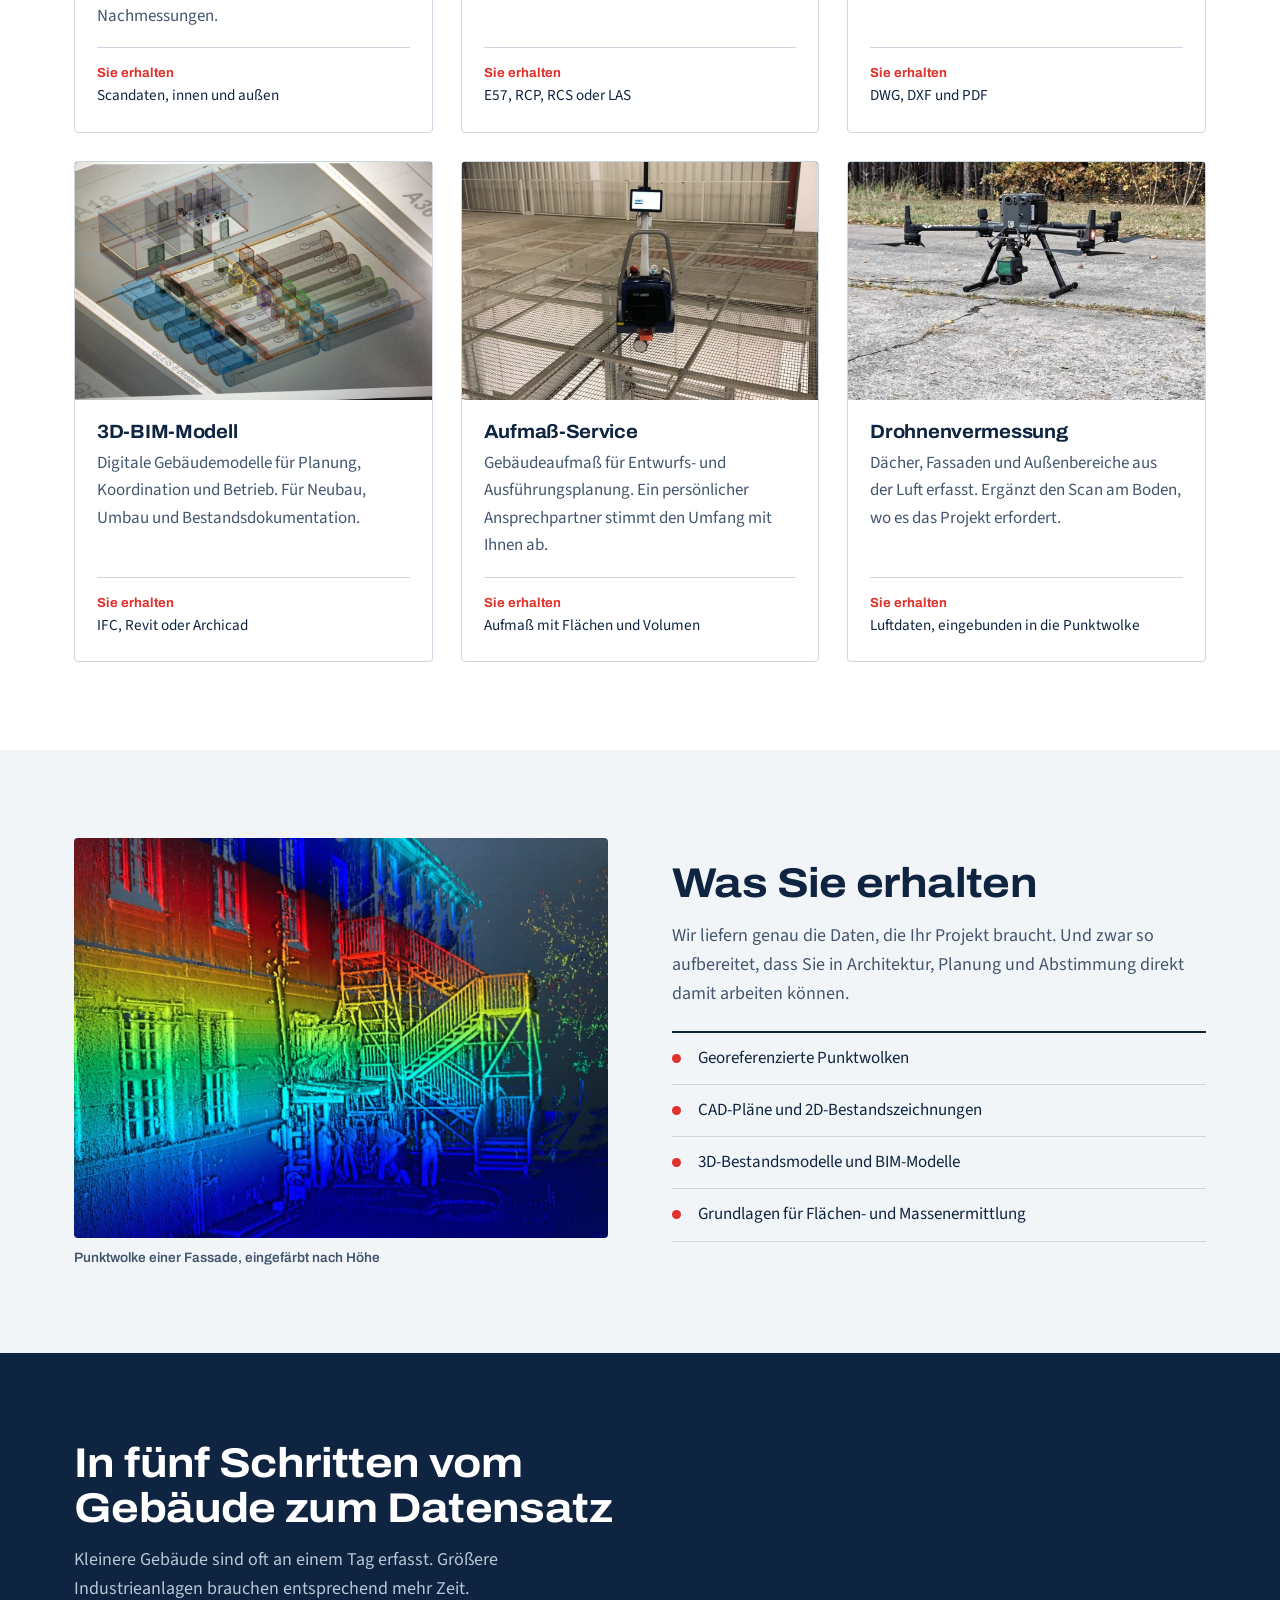
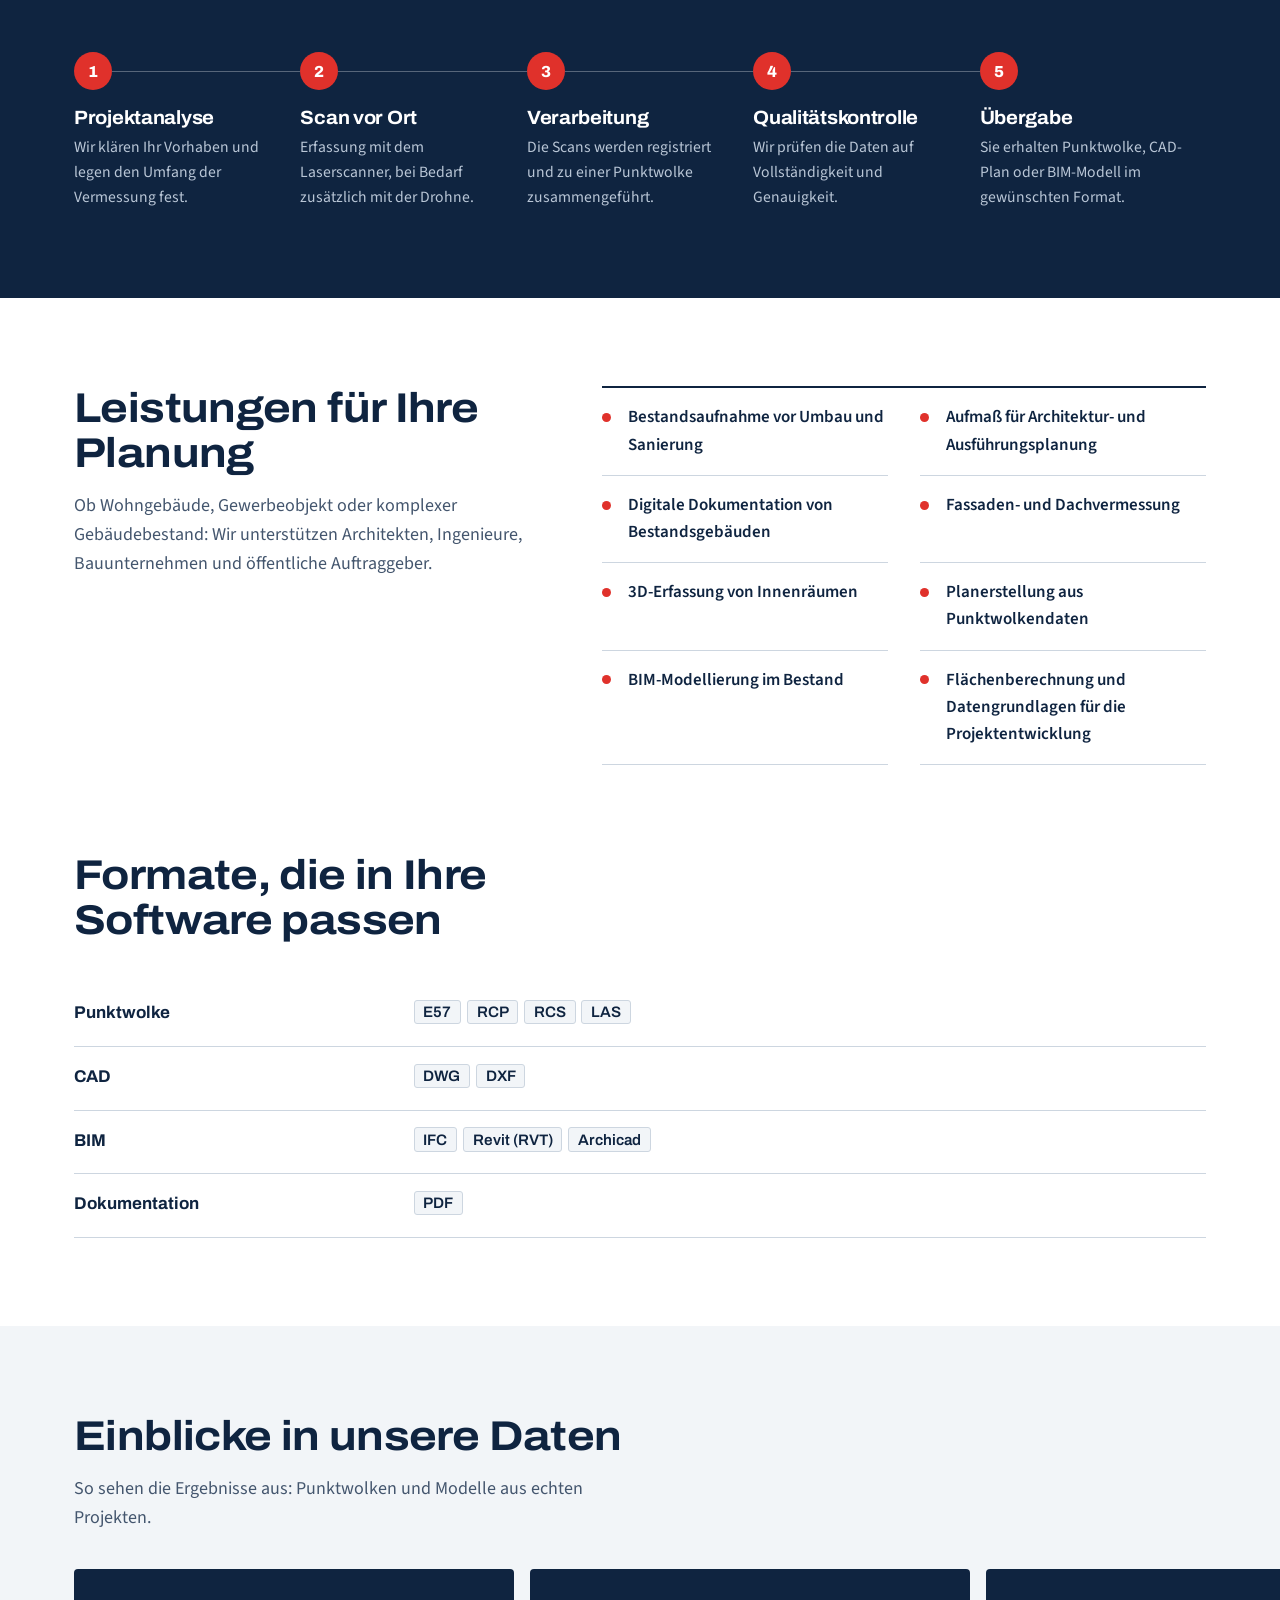
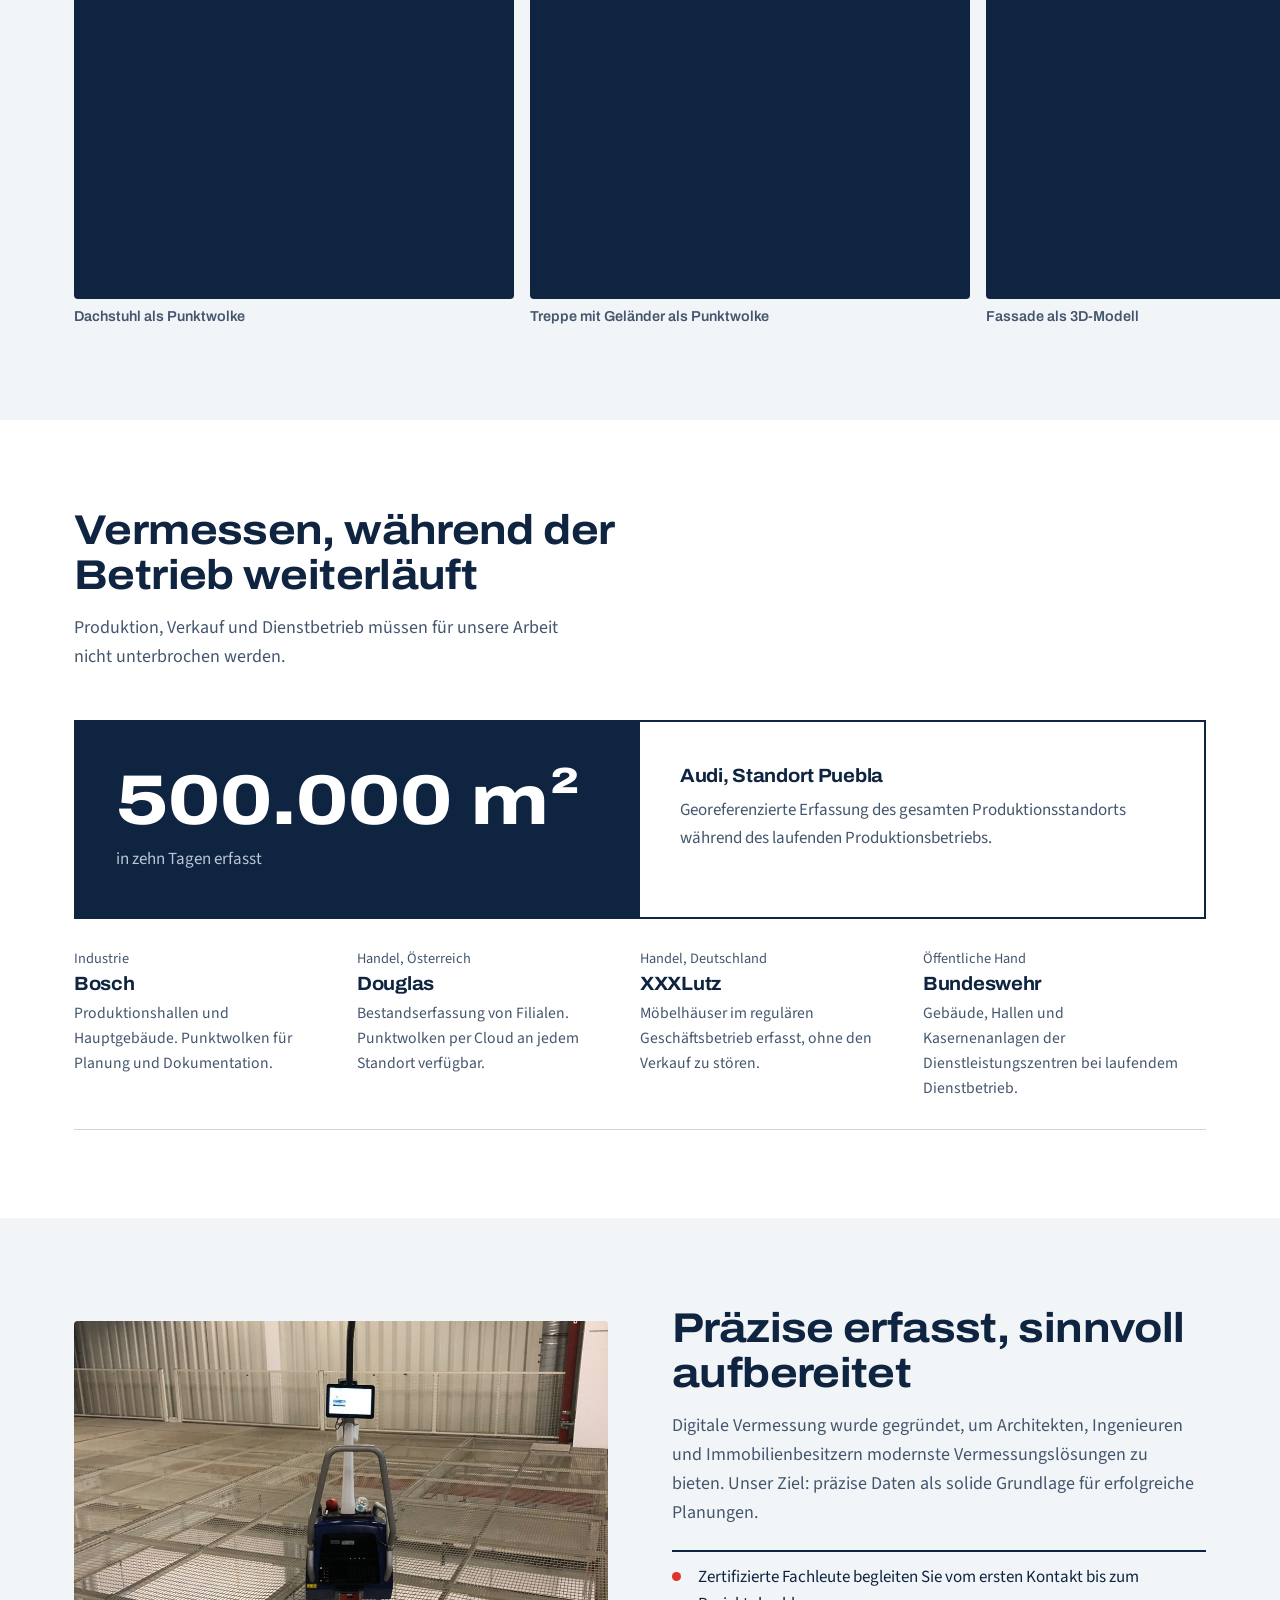
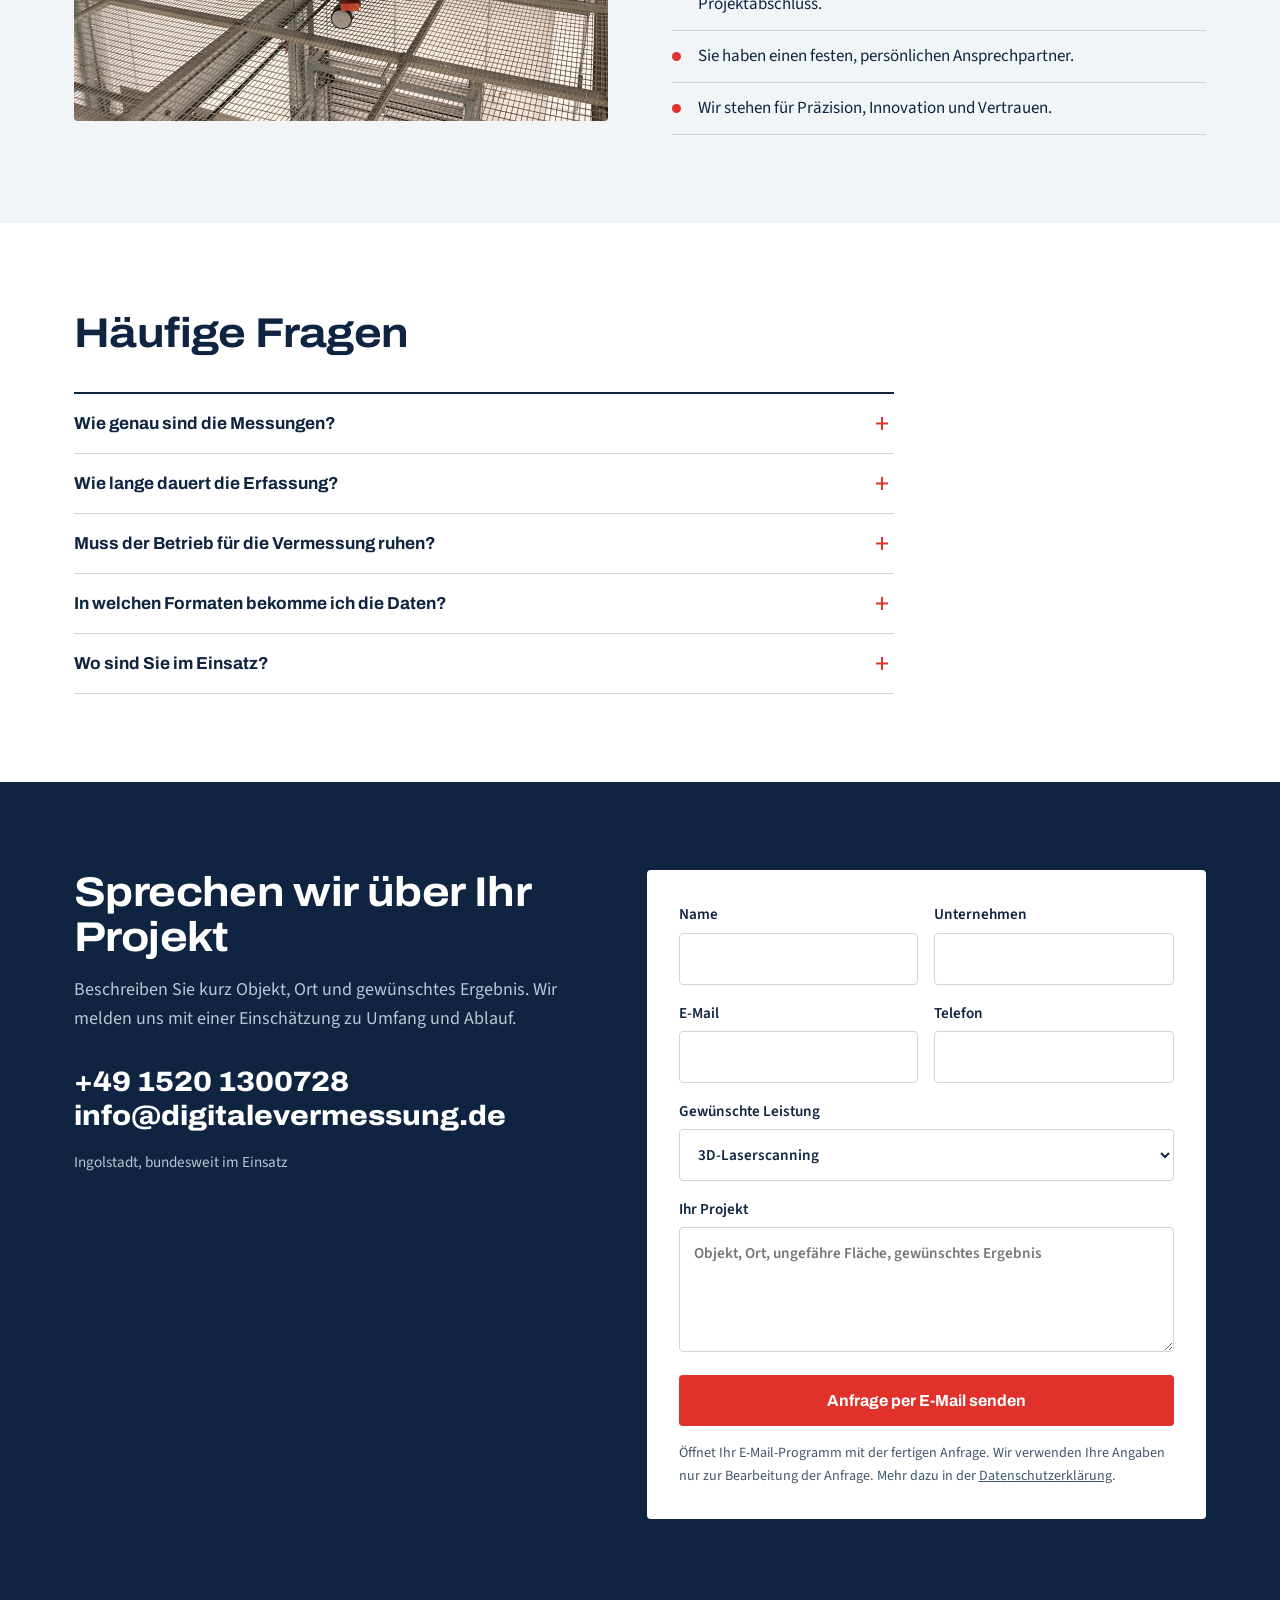
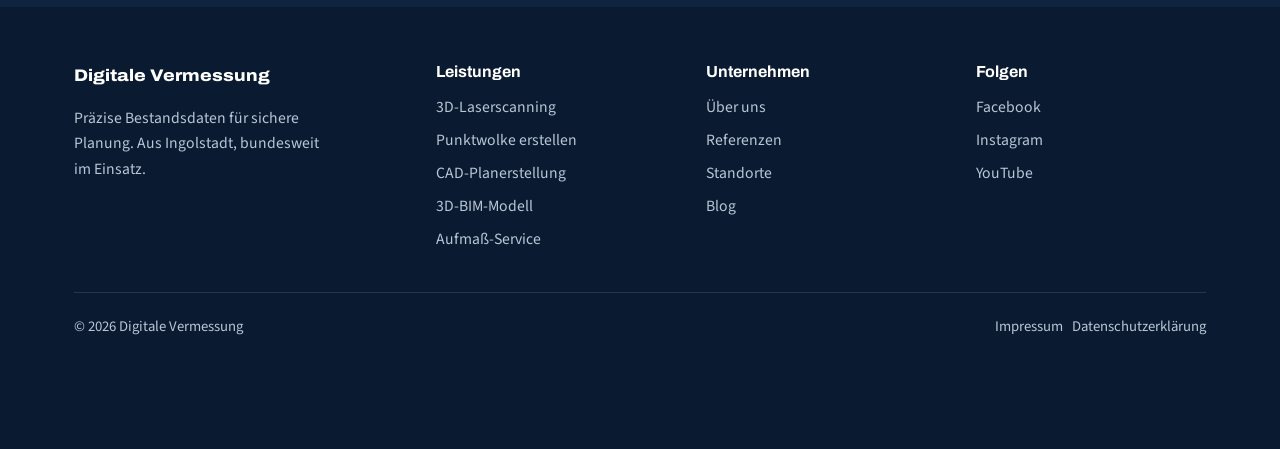
==== commit f32ddbc2: "Datenschutzerklaerung, Impressum, lokale Schriften, strikte Content Security Policy Co-Authored-By: " ====
--- a/index.html
+++ b/index.html
@@ -3,6 +3,8 @@
 <head>
 <meta charset="UTF-8">
 <meta name="viewport" content="width=device-width, initial-scale=1">
+<meta http-equiv="Content-Security-Policy" content="default-src 'none'; script-src 'self'; style-src 'self'; img-src 'self'; font-src 'self'; base-uri 'self'; form-action 'none'">
+<meta name="referrer" content="strict-origin-when-cross-origin">
 <title>Digitale Vermessung | 3D-Laserscanning, Punktwolken, CAD und BIM</title>
 <meta name="description" content="Präzise Bestandsdaten für sichere Planung: 3D-Laserscanning, Punktwolken, CAD-Pläne, BIM-Modelle, Aufmaß und Drohnenvermessung. Aus Ingolstadt, bundesweit im Einsatz.">
 <meta property="og:title" content="Digitale Vermessung | Präzise Bestandsdaten für sichere Planung">
@@ -10,216 +12,11 @@
 <meta property="og:image" content="https://ordingdennis21-ux.github.io/digitalvermessung/img/punktwolke-fassade.jpg">
 <meta name="theme-color" content="#0f2440">
 <link rel="icon" href="img/icon.png">
-<link rel="preconnect" href="https://fonts.googleapis.com">
-<link rel="preconnect" href="https://fonts.gstatic.com" crossorigin>
-<link href="https://fonts.googleapis.com/css2?family=Archivo:wdth,wght@100..125,400..800&family=Source+Sans+3:wght@400;600&display=swap" rel="stylesheet">
+<link rel="preload" href="fonts/archivo.woff2" as="font" type="font/woff2" crossorigin>
 <script type="application/ld+json">
 {"@context":"https://schema.org","@type":"ProfessionalService","name":"Digitale Vermessung","url":"https://www.digitalevermessung.de","email":"info@digitalevermessung.de","telephone":"+49 1520 1300728","areaServed":"DE","address":{"@type":"PostalAddress","addressLocality":"Ingolstadt","addressCountry":"DE"},"sameAs":["https://www.facebook.com/digitalevermessung","https://www.instagram.com/digitalevermessung/","https://www.youtube.com/@DigitaleVermessung"]}
 </script>
-<style>
-:root{
-  --ink:#0f2440;        /* Tuscheblau der Planzeichnung */
-  --ink-soft:#44566e;
-  --paper:#f2f5f8;      /* kühles Planpapier */
-  --white:#ffffff;
-  --line:#cdd6e0;
-  --laser:#e0312b;      /* Laserrot, einzige Signalfarbe */
-  --laser-dark:#b9231e;
-  --max:1180px;
-  --head:"Archivo",system-ui,sans-serif;
-  --body:"Source Sans 3",system-ui,-apple-system,"Segoe UI",sans-serif;
-}
-*{box-sizing:border-box;margin:0;padding:0}
-html{scroll-behavior:smooth;scroll-padding-top:84px}
-body{font-family:var(--body);font-size:1.0625rem;line-height:1.6;color:var(--ink);background:var(--white);-webkit-font-smoothing:antialiased}
-img{max-width:100%;display:block}
-a{color:inherit}
-:focus-visible{outline:3px solid var(--laser);outline-offset:3px}
-.wrap{max-width:var(--max);margin:0 auto;padding:0 24px}
-h1,h2,h3{font-family:var(--head);font-stretch:112%;line-height:1.08;letter-spacing:-.015em}
-h2{font-size:clamp(1.75rem,3.6vw,2.6rem);font-weight:700;max-width:20ch}
-h3{font-size:1.2rem;font-weight:700;font-stretch:105%}
-.intro{color:var(--ink-soft);max-width:58ch;margin-top:1rem;font-size:1.125rem}
-.band{padding:88px 0}
-.band-paper{background:var(--paper)}
-.band-ink{background:var(--ink);color:#fff}
-.band-ink .intro{color:#b9c6d6}
-
-.btn{display:inline-block;font-family:var(--head);font-weight:700;font-size:1rem;text-decoration:none;padding:.95rem 1.5rem;border-radius:4px;border:2px solid transparent;cursor:pointer;transition:background .15s,color .15s,border-color .15s}
-.btn-main{background:var(--laser);color:#fff}
-.btn-main:hover{background:var(--laser-dark)}
-.btn-line{border-color:var(--ink);color:var(--ink)}
-.btn-line:hover{background:var(--ink);color:#fff}
-
-/* Kopf */
-.top{position:sticky;top:0;z-index:40;background:rgba(255,255,255,.96);backdrop-filter:blur(8px);border-bottom:1px solid var(--line)}
-.top .wrap{display:flex;align-items:center;justify-content:space-between;height:72px;gap:1rem}
-.brand{display:flex;align-items:center;gap:.7rem;text-decoration:none;font-family:var(--head);font-weight:800;font-stretch:112%;font-size:1.05rem}
-.brand img{height:44px;width:auto}
-.nav{display:flex;align-items:center;gap:1.7rem}
-.nav a{text-decoration:none;font-weight:600;font-size:.98rem}
-.nav a:not(.btn):hover{color:var(--laser)}
-.nav .tel{font-family:var(--head);font-weight:700;white-space:nowrap}
-.nav .btn{padding:.6rem 1.1rem}
-.menu-btn{display:none;background:none;border:2px solid var(--ink);border-radius:4px;padding:.45rem .8rem;font:700 .95rem var(--head);color:var(--ink);cursor:pointer}
-
-/* Hero */
-.hero{background:#0a1a30;color:#fff;overflow:hidden}
-.hero .wrap{display:grid;grid-template-columns:1fr 1.1fr;gap:24px;align-items:center;min-height:min(700px,calc(100vh - 72px));padding-top:56px;padding-bottom:56px}
-.hero h1{font-size:clamp(2.3rem,5.2vw,4.1rem);font-weight:800;font-stretch:118%}
-.hero p{font-size:1.2rem;color:#c3cfdd;max-width:46ch;margin:1.4rem 0 2rem}
-.cta-row{display:flex;gap:.9rem;flex-wrap:wrap}
-.btn-ghost{border-color:rgba(255,255,255,.55);color:#fff}
-.btn-ghost:hover{background:#fff;color:var(--ink)}
-.hero .who{margin:2rem 0 0;font-size:.98rem;color:#93a4b8}
-.scan{position:relative;aspect-ratio:1/0.86;width:112%;margin-right:-12%}
-.scan canvas{position:absolute;inset:0;width:100%;height:100%}
-.scan-note{position:absolute;left:6%;bottom:3%;display:flex;align-items:center;gap:.6rem;font:600 .82rem var(--head);color:#93a4b8}
-.scan-note i{width:8px;height:8px;border-radius:50%;background:var(--laser)}
-.scan-note b{color:#fff;font-weight:700;font-variant-numeric:tabular-nums}
-
-.shot{margin:0}
-.shot img{width:100%;height:auto;aspect-ratio:4/3;object-fit:cover;border-radius:4px;background:var(--ink)}
-.shot figcaption{margin-top:.7rem;font:600 .85rem var(--head);color:var(--ink-soft)}
-
-/* Kennzahlen */
-.facts{background:var(--ink);color:#fff;border-top:1px solid rgba(255,255,255,.12)}
-.facts ul{list-style:none;display:grid;grid-template-columns:repeat(4,1fr)}
-.facts li{padding:28px 24px;border-left:1px solid rgba(255,255,255,.14)}
-.facts li:first-child{border-left:0;padding-left:0}
-.facts b{display:block;font:800 2rem/1.1 var(--head);font-stretch:112%}
-.facts span{color:#b9c6d6;font-size:.95rem}
-
-/* Leistungen als Tabelle */
-.services{margin-top:48px;display:grid;grid-template-columns:repeat(3,1fr);gap:28px}
-.svc{display:flex;flex-direction:column;text-decoration:none;border:1px solid var(--line);border-radius:4px;overflow:hidden;background:#fff;transition:border-color .15s}
-.svc:hover{border-color:var(--ink)}
-.svc img{width:100%;aspect-ratio:3/2;object-fit:cover;background:var(--ink)}
-.svc-body{padding:22px 22px 24px;display:flex;flex-direction:column;flex:1}
-.svc p{color:var(--ink-soft);margin:.5rem 0 1.1rem}
-.svc .out{margin-top:auto;padding-top:14px;border-top:1px solid var(--line);font-size:.95rem}
-.svc .out b{display:block;font-family:var(--head);font-size:.82rem;color:var(--laser);font-weight:700}
-.svc:hover h3{color:var(--laser)}
-
-/* Galerie */
-.gallery{display:flex;gap:16px;overflow-x:auto;scroll-snap-type:x mandatory;padding:36px 24px 8px;padding-inline:max(24px,calc(50vw - 566px));scroll-padding-inline:max(24px,calc(50vw - 566px));scrollbar-width:thin}
-.gallery figure{flex:0 0 min(78vw,440px);scroll-snap-align:start;margin:0}
-.gallery img{width:100%;aspect-ratio:4/3;object-fit:cover;border-radius:4px;background:var(--ink)}
-.gallery figcaption{margin-top:.6rem;font:600 .9rem var(--head);color:var(--ink-soft)}
-
-/* Kette Realität bis Modell */
-.chain{display:grid;grid-template-columns:repeat(5,1fr);margin-top:48px;counter-reset:n}
-.chain li{list-style:none;padding:0 22px 0 0;position:relative;counter-increment:n}
-.chain li::before{content:counter(n);display:grid;place-items:center;width:38px;height:38px;border-radius:50%;background:var(--laser);font:800 1rem var(--head);margin-bottom:18px;position:relative;z-index:1}
-.chain li::after{content:"";position:absolute;top:19px;left:38px;right:0;height:1px;background:rgba(255,255,255,.3)}
-.chain li:last-child::after{display:none}
-.chain h3{margin-bottom:.4rem}
-.chain p{color:#b9c6d6;font-size:.98rem}
-
-/* Zielgruppen */
-.two{display:grid;grid-template-columns:1fr 1.3fr;gap:64px;align-items:start}
-.tasks{list-style:none;display:grid;grid-template-columns:1fr 1fr;column-gap:32px;border-top:2px solid var(--ink)}
-.tasks li{padding:16px 0 16px 1.6rem;border-bottom:1px solid var(--line);position:relative;font-weight:600}
-.tasks li::before{content:"";position:absolute;left:0;top:1.55rem;width:9px;height:9px;background:var(--laser);border-radius:50%}
-
-/* Formate */
-.formats{margin-top:40px;width:100%;border-collapse:collapse}
-.formats th,.formats td{text-align:left;padding:16px 0;border-bottom:1px solid var(--line);vertical-align:top}
-.formats th{width:30%;font-family:var(--head);font-weight:700}
-.formats code{font:600 .95rem var(--head);background:var(--paper);border:1px solid var(--line);border-radius:3px;padding:.2rem .55rem;margin:0 .35rem .35rem 0;display:inline-block}
-
-/* Referenzen */
-.lead-ref{display:grid;grid-template-columns:1fr 1fr;margin-top:48px;border:2px solid var(--ink)}
-.lead-ref .num{background:var(--ink);color:#fff;padding:44px 40px;display:flex;flex-direction:column;justify-content:center}
-.lead-ref .num b{font:800 clamp(2.6rem,6vw,4.4rem)/1 var(--head);font-stretch:118%}
-.lead-ref .num span{color:#b9c6d6;margin-top:.6rem}
-.lead-ref .txt{padding:44px 40px}
-.lead-ref .txt p{color:var(--ink-soft);margin-top:.7rem}
-.refs{display:grid;grid-template-columns:repeat(4,1fr);gap:0;border-bottom:1px solid var(--line)}
-.refs div{padding:28px 24px 28px 0}
-.refs small{display:block;color:var(--ink-soft);font-size:.9rem;margin-bottom:.25rem}
-.refs p{color:var(--ink-soft);font-size:.98rem;margin-top:.4rem}
-
-/* Über uns */
-.about{display:grid;grid-template-columns:1fr 1fr;gap:64px;align-items:center}
-.about img{width:100%;aspect-ratio:4/5;object-fit:cover;border-radius:4px}
-.about img{width:100%;aspect-ratio:4/3;object-fit:cover;border-radius:4px;background:var(--line)}
-.about ul{list-style:none;margin-top:1.4rem;border-top:2px solid var(--ink)}
-.about li{padding:.75rem 0 .75rem 1.6rem;border-bottom:1px solid var(--line);position:relative}
-.about li::before{content:"";position:absolute;left:0;top:1.3rem;width:9px;height:9px;background:var(--laser);border-radius:50%}
-
-/* FAQ */
-.faq{margin-top:36px;max-width:820px;border-top:2px solid var(--ink)}
-.faq details{border-bottom:1px solid var(--line)}
-.faq summary{cursor:pointer;list-style:none;padding:20px 40px 20px 0;font:700 1.08rem var(--head);position:relative}
-.faq summary::-webkit-details-marker{display:none}
-.faq summary::after{content:"+";position:absolute;right:4px;top:14px;font-size:1.6rem;font-weight:400;color:var(--laser)}
-.faq details[open] summary::after{content:"\2212"}
-.faq p{color:var(--ink-soft);padding:0 40px 22px 0;max-width:68ch}
-
-/* Kontakt */
-.contact{display:grid;grid-template-columns:1fr 1.1fr;gap:64px;align-items:start}
-.direct{margin-top:2rem;display:grid;gap:.2rem}
-.direct a{font:800 clamp(1.3rem,2.6vw,1.75rem) var(--head);text-decoration:none;font-stretch:108%}
-.direct a:hover{color:#ffb4b0}
-.direct small{color:#b9c6d6;font-size:.95rem;margin-top:1rem}
-form{background:#fff;color:var(--ink);padding:32px;border-radius:4px;display:grid;gap:16px}
-.row{display:grid;grid-template-columns:1fr 1fr;gap:16px}
-label{font-weight:600;font-size:.95rem;display:block}
-input,select,textarea{width:100%;margin-top:6px;padding:.8rem .9rem;border:1.5px solid var(--line);border-radius:4px;font:inherit;color:inherit;background:#fff}
-input:focus,select:focus,textarea:focus{outline:0;border-color:var(--ink);box-shadow:0 0 0 3px rgba(15,36,64,.14)}
-form .btn{width:100%;text-align:center}
-.check{display:flex;gap:.6rem;align-items:flex-start;font-weight:400;font-size:.92rem}
-.check input{width:auto;margin-top:.25rem}
-.hint{font-size:.88rem;color:var(--ink-soft)}
-
-/* Fuß */
-footer{background:#0a1a30;color:#b9c6d6;padding:56px 0 110px;font-size:.98rem}
-.fgrid{display:grid;grid-template-columns:1.4fr 1fr 1fr 1fr;gap:40px}
-footer h4{font:700 1rem var(--head);color:#fff;margin-bottom:.9rem}
-footer ul{list-style:none;display:grid;gap:.5rem}
-footer a{text-decoration:none}
-footer a:hover{color:#fff;text-decoration:underline}
-footer .brand{color:#fff;margin-bottom:1rem}
-.legal{margin-top:40px;padding-top:22px;border-top:1px solid rgba(255,255,255,.12);display:flex;justify-content:space-between;flex-wrap:wrap;gap:1rem;font-size:.92rem}
-
-/* Mobile Aktionsleiste */
-.bar{display:none;position:fixed;left:0;right:0;bottom:0;z-index:50;background:#fff;border-top:1px solid var(--line);padding:10px 12px calc(10px + env(safe-area-inset-bottom));gap:10px}
-.bar .btn{flex:1;text-align:center;padding:.8rem .5rem}
-
-@media(max-width:980px){
-  .hero .wrap{grid-template-columns:1fr;min-height:0;padding-top:40px;padding-bottom:24px}
-  .scan{width:100%;margin:0 auto;max-width:560px}
-  .services{grid-template-columns:1fr 1fr}
-  .chain{grid-template-columns:1fr;gap:26px}
-  .chain li{padding-left:58px}
-  .chain li::before{position:absolute;left:0;top:0}
-  .chain li::after{top:38px;left:19px;right:auto;bottom:-26px;width:1px;height:auto}
-  .two,.about,.contact,.lead-ref{grid-template-columns:1fr;gap:36px}
-  .lead-ref{gap:0}
-  .refs{grid-template-columns:1fr 1fr}
-  .fgrid{grid-template-columns:1fr 1fr}
-  .facts ul{grid-template-columns:1fr 1fr}
-  .facts li{padding:20px 16px}
-  .facts li:nth-child(odd){border-left:0;padding-left:0}
-  .facts li:nth-child(n+3){border-top:1px solid rgba(255,255,255,.14)}
-}
-@media(max-width:760px){
-  .band{padding:60px 0}
-  .menu-btn{display:block}
-  .nav{display:none;position:absolute;top:72px;left:0;right:0;background:#fff;border-bottom:1px solid var(--line);flex-direction:column;align-items:flex-start;padding:20px 24px;gap:1.1rem}
-  .nav.open{display:flex}
-  .tasks,.refs,.row,.fgrid,.services{grid-template-columns:1fr}
-  .about img{aspect-ratio:4/3}
-  .formats th,.formats td{display:block;width:100%}
-  .formats th{border-bottom:0;padding-bottom:4px}
-  .formats td{padding-top:4px}
-  .lead-ref .num,.lead-ref .txt{padding:28px 22px}
-  form{padding:22px}
-  .bar{display:flex}
-}
-@media(prefers-reduced-motion:reduce){html{scroll-behavior:auto}}
-</style>
+<link rel="stylesheet" href="css/site.css">
 </head>
 <body>
 
@@ -274,7 +71,7 @@
     <h2>Was wir für Sie erfassen und liefern</h2>
     <p class="intro">Sie bekommen genau das Ergebnis, das Ihr Projekt braucht. Von der Punktwolke bis zum fertigen Gebäudemodell.</p>
     <div class="services">
-      <a class="svc" href="https://www.digitalevermessung.de/unsere-leistungen/3-d-laserscanning/">
+      <a class="svc" href="https://www.digitalevermessung.de/unsere-leistungen/3-d-laserscanning/" rel="noopener noreferrer">
         <img src="img/laserscanner-stativ.jpg" alt="Laserscanner auf Stativ in einem Rohbau" loading="lazy">
         <div class="svc-body">
           <h3>3D-Laserscanning</h3>
@@ -282,7 +79,7 @@
           <div class="out"><b>Sie erhalten</b>Scandaten, innen und außen</div>
         </div>
       </a>
-      <a class="svc" href="https://www.digitalevermessung.de/unsere-leistungen/punktwolke-erstellen/">
+      <a class="svc" href="https://www.digitalevermessung.de/unsere-leistungen/punktwolke-erstellen/" rel="noopener noreferrer">
         <img src="img/punktwolke-gebaeude.jpg" alt="Punktwolke eines mehrflügeligen Gebäudes" loading="lazy">
         <div class="svc-body">
           <h3>Punktwolke erstellen</h3>
@@ -290,7 +87,7 @@
           <div class="out"><b>Sie erhalten</b>E57, RCP, RCS oder LAS</div>
         </div>
       </a>
-      <a class="svc" href="https://www.digitalevermessung.de/unsere-leistungen/cad-planerstellung/">
+      <a class="svc" href="https://www.digitalevermessung.de/unsere-leistungen/cad-planerstellung/" rel="noopener noreferrer">
         <img src="img/cad-plan.jpg" alt="Farbiger CAD-Grundriss" loading="lazy">
         <div class="svc-body">
           <h3>CAD-Planerstellung</h3>
@@ -298,7 +95,7 @@
           <div class="out"><b>Sie erhalten</b>DWG, DXF und PDF</div>
         </div>
       </a>
-      <a class="svc" href="https://www.digitalevermessung.de/unsere-leistungen/3-d-bim-modell/">
+      <a class="svc" href="https://www.digitalevermessung.de/unsere-leistungen/3-d-bim-modell/" rel="noopener noreferrer">
         <img src="img/bim-modell.jpg" alt="3D-Modell einer technischen Anlage mit Behältern" loading="lazy">
         <div class="svc-body">
           <h3>3D-BIM-Modell</h3>
@@ -306,7 +103,7 @@
           <div class="out"><b>Sie erhalten</b>IFC, Revit oder Archicad</div>
         </div>
       </a>
-      <a class="svc" href="https://www.digitalevermessung.de/unsere-leistungen/aufmass-service/">
+      <a class="svc" href="https://www.digitalevermessung.de/unsere-leistungen/aufmass-service/" rel="noopener noreferrer">
         <img src="img/scanner-halle.jpg" alt="Mobiler Scanner in einer Industriehalle" loading="lazy">
         <div class="svc-body">
           <h3>Aufmaß-Service</h3>
@@ -379,7 +176,7 @@
   </div>
 </section>
 
-<section class="band" style="padding-top:0">
+<section class="band flush-top">
   <div class="wrap">
     <h2>Formate, die in Ihre Software passen</h2>
     <table class="formats">
@@ -479,9 +276,8 @@
         </select>
       </label>
       <label>Ihr Projekt<textarea name="nachricht" rows="4" placeholder="Objekt, Ort, ungefähre Fläche, gewünschtes Ergebnis"></textarea></label>
-      <label class="check"><input type="checkbox" required> Ich bin damit einverstanden, dass diese Daten zur Kontaktaufnahme verarbeitet werden. Die Einwilligung kann ich jederzeit widerrufen.</label>
       <button class="btn btn-main" type="submit">Anfrage per E-Mail senden</button>
-      <p class="hint">Öffnet Ihr E-Mail-Programm mit der fertigen Anfrage. Hinweise zur Datenverarbeitung stehen in der <a href="https://www.digitalevermessung.de/datenschutzerklaerung/">Datenschutzerklärung</a>.</p>
+      <p class="hint">Öffnet Ihr E-Mail-Programm mit der fertigen Anfrage. Wir verwenden Ihre Angaben nur zur Bearbeitung der Anfrage. Mehr dazu in der <a href="datenschutz.html">Datenschutzerklärung</a>.</p>
     </form>
   </div>
 </section>
@@ -492,30 +288,30 @@
     <div class="fgrid">
       <div>
         <a href="#" class="brand">Digitale Vermessung</a>
-        <p style="max-width:32ch">Präzise Bestandsdaten für sichere Planung. Aus Ingolstadt, bundesweit im Einsatz.</p>
+        <p class="narrow">Präzise Bestandsdaten für sichere Planung. Aus Ingolstadt, bundesweit im Einsatz.</p>
       </div>
       <div><h4>Leistungen</h4><ul>
-        <li><a href="https://www.digitalevermessung.de/unsere-leistungen/3-d-laserscanning/">3D-Laserscanning</a></li>
-        <li><a href="https://www.digitalevermessung.de/unsere-leistungen/punktwolke-erstellen/">Punktwolke erstellen</a></li>
-        <li><a href="https://www.digitalevermessung.de/unsere-leistungen/cad-planerstellung/">CAD-Planerstellung</a></li>
-        <li><a href="https://www.digitalevermessung.de/unsere-leistungen/3-d-bim-modell/">3D-BIM-Modell</a></li>
-        <li><a href="https://www.digitalevermessung.de/unsere-leistungen/aufmass-service/">Aufmaß-Service</a></li>
+        <li><a href="https://www.digitalevermessung.de/unsere-leistungen/3-d-laserscanning/" rel="noopener noreferrer">3D-Laserscanning</a></li>
+        <li><a href="https://www.digitalevermessung.de/unsere-leistungen/punktwolke-erstellen/" rel="noopener noreferrer">Punktwolke erstellen</a></li>
+        <li><a href="https://www.digitalevermessung.de/unsere-leistungen/cad-planerstellung/" rel="noopener noreferrer">CAD-Planerstellung</a></li>
+        <li><a href="https://www.digitalevermessung.de/unsere-leistungen/3-d-bim-modell/" rel="noopener noreferrer">3D-BIM-Modell</a></li>
+        <li><a href="https://www.digitalevermessung.de/unsere-leistungen/aufmass-service/" rel="noopener noreferrer">Aufmaß-Service</a></li>
       </ul></div>
       <div><h4>Unternehmen</h4><ul>
         <li><a href="#ueber-uns">Über uns</a></li>
         <li><a href="#referenzen">Referenzen</a></li>
-        <li><a href="https://www.digitalevermessung.de/unsere-standorte/">Standorte</a></li>
-        <li><a href="https://www.digitalevermessung.de/blog/">Blog</a></li>
+        <li><a href="https://www.digitalevermessung.de/unsere-standorte/" rel="noopener noreferrer">Standorte</a></li>
+        <li><a href="https://www.digitalevermessung.de/blog/" rel="noopener noreferrer">Blog</a></li>
       </ul></div>
       <div><h4>Folgen</h4><ul>
-        <li><a href="https://www.facebook.com/digitalevermessung">Facebook</a></li>
-        <li><a href="https://www.instagram.com/digitalevermessung/">Instagram</a></li>
-        <li><a href="https://www.youtube.com/@DigitaleVermessung">YouTube</a></li>
+        <li><a href="https://www.facebook.com/digitalevermessung" rel="noopener noreferrer">Facebook</a></li>
+        <li><a href="https://www.instagram.com/digitalevermessung/" rel="noopener noreferrer">Instagram</a></li>
+        <li><a href="https://www.youtube.com/@DigitaleVermessung" rel="noopener noreferrer">YouTube</a></li>
       </ul></div>
     </div>
     <div class="legal">
       <span>&copy; <span id="y"></span> Digitale Vermessung</span>
-      <span><a href="impressum.html">Impressum</a> &nbsp; <a href="https://www.digitalevermessung.de/datenschutzerklaerung/">Datenschutz</a></span>
+      <span><a href="impressum.html">Impressum</a> &nbsp; <a href="datenschutz.html">Datenschutzerklärung</a></span>
     </div>
   </div>
 </footer>
@@ -525,94 +321,6 @@
   <a href="#kontakt" class="btn btn-main">Angebot anfragen</a>
 </div>
 
-<script>
-document.getElementById('y').textContent=new Date().getFullYear();
-
-// Menü
-const nav=document.getElementById('nav'),mb=document.getElementById('menuBtn');
-mb.addEventListener('click',()=>{const o=nav.classList.toggle('open');mb.setAttribute('aria-expanded',o)});
-nav.querySelectorAll('a').forEach(a=>a.addEventListener('click',()=>{nav.classList.remove('open');mb.setAttribute('aria-expanded',false)}));
-
-// Formular
-document.getElementById('form').addEventListener('submit',e=>{
-  e.preventDefault();const f=new FormData(e.target);
-  const body='Name: '+f.get('name')+'\nUnternehmen: '+f.get('firma')+'\nE-Mail: '+f.get('email')+'\nTelefon: '+f.get('tel')+'\nLeistung: '+f.get('leistung')+'\n\n'+f.get('nachricht');
-  location.href='mailto:info@digitalevermessung.de?subject='+encodeURIComponent('Projektanfrage: '+f.get('leistung'))+'&body='+encodeURIComponent(body);
-});
-
-
-// Hero: Ein Gebäude wird Punkt für Punkt gescannt, eingefärbt nach Höhe
-(function(){
-  const c=document.getElementById('cloud'),x=c.getContext('2d');
-  const stateEl=document.getElementById('scanState'),countEl=document.getElementById('scanCount');
-  const still=matchMedia('(prefers-reduced-motion:reduce)').matches;
-  let seed=11;const rnd=()=>(seed=(seed*16807)%2147483647)/2147483647;
-  const W=1.7,H=1.3,D=.85,R=.45,TOP=H+R;
-  const NB=14,B=Array.from({length:NB},()=>[]);
-  const ramp=t=>{const h=235-t*235;return 'hsl('+h.toFixed(0)+' 92% '+(52+t*6).toFixed(0)+'%)'};
-  const COL=B.map((_,i)=>ramp(i/(NB-1)));
-  let total=0;
-  const add=(a,b,d,j)=>{j=j||.012;const y=b+(rnd()-.5)*j;const k=Math.max(0,Math.min(NB-1,Math.floor(y/TOP*NB)));B[k].push(a+(rnd()-.5)*j,y,d+(rnd()-.5)*j);total++};
-  const win=(u,v)=>{ // Fensterraster über drei Geschosse
-    const col=((u+W)/(2*W))*7,fr=col-Math.floor(col);
-    const row=v/H*3,fv=row-Math.floor(row);
-    return fr>.3&&fr<.7&&fv>.32&&fv<.78;
-  };
-  for(let i=0;i<9000;i++){const u=(rnd()*2-1)*W,v=rnd()*H;
-    if(!win(u,v)&&!(Math.abs(u+W*.14)<.14&&v<.36)) add(u,v,D);
-    if(!win(u,v)) {if(rnd()<.7) add(u,v,-D)}
-    else if(rnd()<.25) add(u,v,D-.05); // Fensterlaibung, dünn
-  }
-  for(let i=0;i<3600;i++){const d=(rnd()*2-1)*D,v=rnd()*TOP;
-    if(v>H+R*(1-Math.abs(d)/D)) continue;
-    const fv=(v/H*3)%1; if(v<H&&Math.abs(d)<.22&&fv>.32&&fv<.78) continue;
-    add(W,v,d);add(-W,v,d);}
-  for(let i=0;i<6000;i++){const u=(rnd()*2-1)*(W+.07),d=(rnd()*2-1)*(D+.07);add(u,H+R*(1-Math.abs(d)/D)+.015,d)}
-  for(let k=0;k<3;k++){ // Gesimse zwischen den Geschossen
-    for(let i=0;i<500;i++) add((rnd()*2-1)*W,H*(k+1)/3,D+.03,.02);}
-  for(let i=0;i<900;i++){ // Außentreppe an der Giebelseite
-    const t=rnd(),w=rnd()*.34; add(W+.06+w,t*H*.66,-D*.7+t*1.2,.02);
-    if(rnd()<.5) add(W+.06+(rnd()<.5?0:.34),t*H*.66+.16,-D*.7+t*1.2,.015);}
-  for(const [tx,tz] of [[-2.5,.9],[2.75,-.2],[-2.2,-1.3]]){ // Bäume
-    for(let i=0;i<520;i++){const a=rnd()*6.283,b=Math.acos(rnd()*2-1),r=.42*Math.cbrt(rnd());
-      add(tx+r*Math.sin(b)*Math.cos(a),.95+r*Math.cos(b)*1.15,tz+r*Math.sin(b)*Math.sin(a),.03);}
-    for(let i=0;i<70;i++) add(tx,rnd()*.6,tz,.05);}
-  for(let i=0;i<5200;i++){const a=rnd()*6.283,r=Math.sqrt(rnd())*3.6;if(rnd()<r/4)continue;add(Math.cos(a)*r,0,Math.sin(a)*r*.75,.01)}
-
-  let w,h,dpr,t0=null,vis=true;
-  const fmt=n=>n.toLocaleString('de-DE');
-  function size(){dpr=Math.min(devicePixelRatio||1,2);w=c.clientWidth;h=c.clientHeight;c.width=w*dpr;c.height=h*dpr;x.setTransform(dpr,0,0,dpr,0,0)}
-  const X0=-3.7,X1=3.7,SCAN=5200;
-  function draw(t){
-    if(t0===null) t0=t; const el=t-t0;
-    x.clearRect(0,0,w,h);
-    const prog=still?1:Math.min(1,el/SCAN);
-    const front=X0+(X1-X0)*prog;
-    const ang=.58+(still?0:Math.sin(el*.00016)*.32),ca=Math.cos(ang),sa=Math.sin(ang);
-    const tilt=.3,ct=Math.cos(tilt),st=Math.sin(tilt);
-    const s=Math.min(w/6.3,h/3.7);
-    let shown=0;const hot=[];
-    for(let k=0;k<NB;k++){
-      const a=B[k];x.fillStyle=COL[k];
-      for(let i=0;i<a.length;i+=3){
-        const px0=a[i]; if(px0>front) continue; shown++;
-        const X=px0*ca-a[i+2]*sa,Z=px0*sa+a[i+2]*ca;
-        const Y=a[i+1]*ct-Z*st,Zz=a[i+1]*st+Z*ct;
-        const q=6/(6+Zz),sx=w*.5+X*s*q,sy=h*.74-Y*s*q;
-        if(prog<1&&front-px0<.05){hot.push(sx,sy);continue}
-        const r=1.25*q; x.fillRect(sx,sy,r,r);
-      }
-    }
-    x.fillStyle='#fff';
-    for(let i=0;i<hot.length;i+=2) x.fillRect(hot[i],hot[i+1],2,2);
-    if(prog<1){countEl.textContent=fmt(shown*40)+' Punkte'}
-    else{stateEl.textContent='Scan abgeschlossen';countEl.textContent=fmt(total*40)+' Punkte'}
-    if(!still&&vis) requestAnimationFrame(draw);
-  }
-  new IntersectionObserver(e=>{const v=e[0].isIntersecting;if(v&&!vis&&!still){vis=true;requestAnimationFrame(draw)}vis=v}).observe(c);
-  addEventListener('resize',()=>{size();if(still)requestAnimationFrame(draw)});
-  size();requestAnimationFrame(draw);
-})();
-</script>
+<script src="js/site.js" defer></script>
 </body>
 </html>
--- a/css/site.css
+++ b/css/site.css
@@ -0,0 +1,223 @@
+@font-face{font-family:"Archivo";src:url("../fonts/archivo.woff2") format("woff2");font-weight:100 900;font-stretch:62% 125%;font-style:normal;font-display:swap}
+@font-face{font-family:"Source Sans 3";src:url("../fonts/source-sans-3.woff2") format("woff2");font-weight:200 900;font-style:normal;font-display:swap}
+:root{
+  --ink:#0f2440;        /* Tuscheblau der Planzeichnung */
+  --ink-soft:#44566e;
+  --paper:#f2f5f8;      /* kühles Planpapier */
+  --white:#ffffff;
+  --line:#cdd6e0;
+  --laser:#e0312b;      /* Laserrot, einzige Signalfarbe */
+  --laser-dark:#b9231e;
+  --max:1180px;
+  --head:"Archivo",system-ui,sans-serif;
+  --body:"Source Sans 3",system-ui,-apple-system,"Segoe UI",sans-serif;
+}
+*{box-sizing:border-box;margin:0;padding:0}
+html{scroll-behavior:smooth;scroll-padding-top:84px}
+body{font-family:var(--body);font-size:1.0625rem;line-height:1.6;color:var(--ink);background:var(--white);-webkit-font-smoothing:antialiased}
+img{max-width:100%;display:block}
+a{color:inherit}
+:focus-visible{outline:3px solid var(--laser);outline-offset:3px}
+.wrap{max-width:var(--max);margin:0 auto;padding:0 24px}
+h1,h2,h3{font-family:var(--head);font-stretch:112%;line-height:1.08;letter-spacing:-.015em}
+h2{font-size:clamp(1.75rem,3.6vw,2.6rem);font-weight:700;max-width:20ch}
+h3{font-size:1.2rem;font-weight:700;font-stretch:105%}
+.intro{color:var(--ink-soft);max-width:58ch;margin-top:1rem;font-size:1.125rem}
+.band{padding:88px 0}
+.band-paper{background:var(--paper)}
+.band-ink{background:var(--ink);color:#fff}
+.band-ink .intro{color:#b9c6d6}
+
+.btn{display:inline-block;font-family:var(--head);font-weight:700;font-size:1rem;text-decoration:none;padding:.95rem 1.5rem;border-radius:4px;border:2px solid transparent;cursor:pointer;transition:background .15s,color .15s,border-color .15s}
+.btn-main{background:var(--laser);color:#fff}
+.btn-main:hover{background:var(--laser-dark)}
+.btn-line{border-color:var(--ink);color:var(--ink)}
+.btn-line:hover{background:var(--ink);color:#fff}
+
+/* Kopf */
+.top{position:sticky;top:0;z-index:40;background:rgba(255,255,255,.96);backdrop-filter:blur(8px);border-bottom:1px solid var(--line)}
+.top .wrap{display:flex;align-items:center;justify-content:space-between;height:72px;gap:1rem}
+.brand{display:flex;align-items:center;gap:.7rem;text-decoration:none;font-family:var(--head);font-weight:800;font-stretch:112%;font-size:1.05rem}
+.brand img{height:44px;width:auto}
+.nav{display:flex;align-items:center;gap:1.7rem}
+.nav a{text-decoration:none;font-weight:600;font-size:.98rem}
+.nav a:not(.btn):hover{color:var(--laser)}
+.nav .tel{font-family:var(--head);font-weight:700;white-space:nowrap}
+.nav .btn{padding:.6rem 1.1rem}
+.menu-btn{display:none;background:none;border:2px solid var(--ink);border-radius:4px;padding:.45rem .8rem;font:700 .95rem var(--head);color:var(--ink);cursor:pointer}
+
+/* Hero */
+.hero{background:#0a1a30;color:#fff;overflow:hidden}
+.hero .wrap{display:grid;grid-template-columns:1fr 1.1fr;gap:24px;align-items:center;min-height:min(700px,calc(100vh - 72px));padding-top:56px;padding-bottom:56px}
+.hero h1{font-size:clamp(2.3rem,5.2vw,4.1rem);font-weight:800;font-stretch:118%}
+.hero p{font-size:1.2rem;color:#c3cfdd;max-width:46ch;margin:1.4rem 0 2rem}
+.cta-row{display:flex;gap:.9rem;flex-wrap:wrap}
+.btn-ghost{border-color:rgba(255,255,255,.55);color:#fff}
+.btn-ghost:hover{background:#fff;color:var(--ink)}
+.hero .who{margin:2rem 0 0;font-size:.98rem;color:#93a4b8}
+.scan{position:relative;aspect-ratio:1/0.86;width:112%;margin-right:-12%}
+.scan canvas{position:absolute;inset:0;width:100%;height:100%}
+.scan-note{position:absolute;left:6%;bottom:3%;display:flex;align-items:center;gap:.6rem;font:600 .82rem var(--head);color:#93a4b8}
+.scan-note i{width:8px;height:8px;border-radius:50%;background:var(--laser)}
+.scan-note b{color:#fff;font-weight:700;font-variant-numeric:tabular-nums}
+
+.shot{margin:0}
+.shot img{width:100%;height:auto;aspect-ratio:4/3;object-fit:cover;border-radius:4px;background:var(--ink)}
+.shot figcaption{margin-top:.7rem;font:600 .85rem var(--head);color:var(--ink-soft)}
+
+/* Kennzahlen */
+.facts{background:var(--ink);color:#fff;border-top:1px solid rgba(255,255,255,.12)}
+.facts ul{list-style:none;display:grid;grid-template-columns:repeat(4,1fr)}
+.facts li{padding:28px 24px;border-left:1px solid rgba(255,255,255,.14)}
+.facts li:first-child{border-left:0;padding-left:0}
+.facts b{display:block;font:800 2rem/1.1 var(--head);font-stretch:112%}
+.facts span{color:#b9c6d6;font-size:.95rem}
+
+/* Leistungen als Tabelle */
+.services{margin-top:48px;display:grid;grid-template-columns:repeat(3,1fr);gap:28px}
+.svc{display:flex;flex-direction:column;text-decoration:none;border:1px solid var(--line);border-radius:4px;overflow:hidden;background:#fff;transition:border-color .15s}
+.svc:hover{border-color:var(--ink)}
+.svc img{width:100%;aspect-ratio:3/2;object-fit:cover;background:var(--ink)}
+.svc-body{padding:22px 22px 24px;display:flex;flex-direction:column;flex:1}
+.svc p{color:var(--ink-soft);margin:.5rem 0 1.1rem}
+.svc .out{margin-top:auto;padding-top:14px;border-top:1px solid var(--line);font-size:.95rem}
+.svc .out b{display:block;font-family:var(--head);font-size:.82rem;color:var(--laser);font-weight:700}
+.svc:hover h3{color:var(--laser)}
+
+/* Galerie */
+.gallery{display:flex;gap:16px;overflow-x:auto;scroll-snap-type:x mandatory;padding:36px 24px 8px;padding-inline:max(24px,calc(50vw - 566px));scroll-padding-inline:max(24px,calc(50vw - 566px));scrollbar-width:thin}
+.gallery figure{flex:0 0 min(78vw,440px);scroll-snap-align:start;margin:0}
+.gallery img{width:100%;aspect-ratio:4/3;object-fit:cover;border-radius:4px;background:var(--ink)}
+.gallery figcaption{margin-top:.6rem;font:600 .9rem var(--head);color:var(--ink-soft)}
+
+/* Kette Realität bis Modell */
+.chain{display:grid;grid-template-columns:repeat(5,1fr);margin-top:48px;counter-reset:n}
+.chain li{list-style:none;padding:0 22px 0 0;position:relative;counter-increment:n}
+.chain li::before{content:counter(n);display:grid;place-items:center;width:38px;height:38px;border-radius:50%;background:var(--laser);font:800 1rem var(--head);margin-bottom:18px;position:relative;z-index:1}
+.chain li::after{content:"";position:absolute;top:19px;left:38px;right:0;height:1px;background:rgba(255,255,255,.3)}
+.chain li:last-child::after{display:none}
+.chain h3{margin-bottom:.4rem}
+.chain p{color:#b9c6d6;font-size:.98rem}
+
+/* Zielgruppen */
+.two{display:grid;grid-template-columns:1fr 1.3fr;gap:64px;align-items:start}
+.tasks{list-style:none;display:grid;grid-template-columns:1fr 1fr;column-gap:32px;border-top:2px solid var(--ink)}
+.tasks li{padding:16px 0 16px 1.6rem;border-bottom:1px solid var(--line);position:relative;font-weight:600}
+.tasks li::before{content:"";position:absolute;left:0;top:1.55rem;width:9px;height:9px;background:var(--laser);border-radius:50%}
+
+/* Formate */
+.formats{margin-top:40px;width:100%;border-collapse:collapse}
+.formats th,.formats td{text-align:left;padding:16px 0;border-bottom:1px solid var(--line);vertical-align:top}
+.formats th{width:30%;font-family:var(--head);font-weight:700}
+.formats code{font:600 .95rem var(--head);background:var(--paper);border:1px solid var(--line);border-radius:3px;padding:.2rem .55rem;margin:0 .35rem .35rem 0;display:inline-block}
+
+/* Referenzen */
+.lead-ref{display:grid;grid-template-columns:1fr 1fr;margin-top:48px;border:2px solid var(--ink)}
+.lead-ref .num{background:var(--ink);color:#fff;padding:44px 40px;display:flex;flex-direction:column;justify-content:center}
+.lead-ref .num b{font:800 clamp(2.6rem,6vw,4.4rem)/1 var(--head);font-stretch:118%}
+.lead-ref .num span{color:#b9c6d6;margin-top:.6rem}
+.lead-ref .txt{padding:44px 40px}
+.lead-ref .txt p{color:var(--ink-soft);margin-top:.7rem}
+.refs{display:grid;grid-template-columns:repeat(4,1fr);gap:0;border-bottom:1px solid var(--line)}
+.refs div{padding:28px 24px 28px 0}
+.refs small{display:block;color:var(--ink-soft);font-size:.9rem;margin-bottom:.25rem}
+.refs p{color:var(--ink-soft);font-size:.98rem;margin-top:.4rem}
+
+/* Über uns */
+.about{display:grid;grid-template-columns:1fr 1fr;gap:64px;align-items:center}
+.about img{width:100%;aspect-ratio:4/5;object-fit:cover;border-radius:4px}
+.about img{width:100%;aspect-ratio:4/3;object-fit:cover;border-radius:4px;background:var(--line)}
+.about ul{list-style:none;margin-top:1.4rem;border-top:2px solid var(--ink)}
+.about li{padding:.75rem 0 .75rem 1.6rem;border-bottom:1px solid var(--line);position:relative}
+.about li::before{content:"";position:absolute;left:0;top:1.3rem;width:9px;height:9px;background:var(--laser);border-radius:50%}
+
+/* FAQ */
+.faq{margin-top:36px;max-width:820px;border-top:2px solid var(--ink)}
+.faq details{border-bottom:1px solid var(--line)}
+.faq summary{cursor:pointer;list-style:none;padding:20px 40px 20px 0;font:700 1.08rem var(--head);position:relative}
+.faq summary::-webkit-details-marker{display:none}
+.faq summary::after{content:"+";position:absolute;right:4px;top:14px;font-size:1.6rem;font-weight:400;color:var(--laser)}
+.faq details[open] summary::after{content:"\2212"}
+.faq p{color:var(--ink-soft);padding:0 40px 22px 0;max-width:68ch}
+
+/* Kontakt */
+.contact{display:grid;grid-template-columns:1fr 1.1fr;gap:64px;align-items:start}
+.direct{margin-top:2rem;display:grid;gap:.2rem}
+.direct a{font:800 clamp(1.3rem,2.6vw,1.75rem) var(--head);text-decoration:none;font-stretch:108%}
+.direct a:hover{color:#ffb4b0}
+.direct small{color:#b9c6d6;font-size:.95rem;margin-top:1rem}
+form{background:#fff;color:var(--ink);padding:32px;border-radius:4px;display:grid;gap:16px}
+.row{display:grid;grid-template-columns:1fr 1fr;gap:16px}
+label{font-weight:600;font-size:.95rem;display:block}
+input,select,textarea{width:100%;margin-top:6px;padding:.8rem .9rem;border:1.5px solid var(--line);border-radius:4px;font:inherit;color:inherit;background:#fff}
+input:focus,select:focus,textarea:focus{outline:0;border-color:var(--ink);box-shadow:0 0 0 3px rgba(15,36,64,.14)}
+form .btn{width:100%;text-align:center}
+.check{display:flex;gap:.6rem;align-items:flex-start;font-weight:400;font-size:.92rem}
+.check input{width:auto;margin-top:.25rem}
+.hint{font-size:.88rem;color:var(--ink-soft)}
+
+/* Fuß */
+footer{background:#0a1a30;color:#b9c6d6;padding:56px 0 110px;font-size:.98rem}
+.fgrid{display:grid;grid-template-columns:1.4fr 1fr 1fr 1fr;gap:40px}
+footer h4{font:700 1rem var(--head);color:#fff;margin-bottom:.9rem}
+footer ul{list-style:none;display:grid;gap:.5rem}
+footer a{text-decoration:none}
+footer a:hover{color:#fff;text-decoration:underline}
+footer .brand{color:#fff;margin-bottom:1rem}
+.legal{margin-top:40px;padding-top:22px;border-top:1px solid rgba(255,255,255,.12);display:flex;justify-content:space-between;flex-wrap:wrap;gap:1rem;font-size:.92rem}
+
+/* Mobile Aktionsleiste */
+.bar{display:none;position:fixed;left:0;right:0;bottom:0;z-index:50;background:#fff;border-top:1px solid var(--line);padding:10px 12px calc(10px + env(safe-area-inset-bottom));gap:10px}
+.bar .btn{flex:1;text-align:center;padding:.8rem .5rem}
+
+@media(max-width:980px){
+  .hero .wrap{grid-template-columns:1fr;min-height:0;padding-top:40px;padding-bottom:24px}
+  .scan{width:100%;margin:0 auto;max-width:560px}
+  .services{grid-template-columns:1fr 1fr}
+  .chain{grid-template-columns:1fr;gap:26px}
+  .chain li{padding-left:58px}
+  .chain li::before{position:absolute;left:0;top:0}
+  .chain li::after{top:38px;left:19px;right:auto;bottom:-26px;width:1px;height:auto}
+  .two,.about,.contact,.lead-ref{grid-template-columns:1fr;gap:36px}
+  .lead-ref{gap:0}
+  .refs{grid-template-columns:1fr 1fr}
+  .fgrid{grid-template-columns:1fr 1fr}
+  .facts ul{grid-template-columns:1fr 1fr}
+  .facts li{padding:20px 16px}
+  .facts li:nth-child(odd){border-left:0;padding-left:0}
+  .facts li:nth-child(n+3){border-top:1px solid rgba(255,255,255,.14)}
+}
+@media(max-width:760px){
+  .band{padding:60px 0}
+  .menu-btn{display:block}
+  .nav{display:none;position:absolute;top:72px;left:0;right:0;background:#fff;border-bottom:1px solid var(--line);flex-direction:column;align-items:flex-start;padding:20px 24px;gap:1.1rem}
+  .nav.open{display:flex}
+  .tasks,.refs,.row,.fgrid,.services{grid-template-columns:1fr}
+  .about img{aspect-ratio:4/3}
+  .formats th,.formats td{display:block;width:100%}
+  .formats th{border-bottom:0;padding-bottom:4px}
+  .formats td{padding-top:4px}
+  .lead-ref .num,.lead-ref .txt{padding:28px 22px}
+  form{padding:22px}
+  .bar{display:flex}
+}
+@media(prefers-reduced-motion:reduce){html{scroll-behavior:auto}}
+
+/* Hilfsklassen und Rechtstexte */
+.flush-top{padding-top:0}
+.narrow{max-width:32ch}
+.legal-page{background:var(--paper)}
+.legal-page main{max-width:800px;margin:0 auto;padding:48px 24px 96px}
+.legal-page .sheet{background:#fff;border:1px solid var(--line);border-radius:4px;padding:40px}
+.legal-page h1{font-size:clamp(1.9rem,4vw,2.6rem);font-weight:800;margin-bottom:1.2rem}
+.legal-page h2{font-size:1.25rem;margin:2.2rem 0 .6rem;max-width:none}
+.legal-page h3{font-size:1.05rem;margin:1.4rem 0 .4rem}
+.legal-page p,.legal-page ul{margin-bottom:.9rem;color:var(--ink-soft)}
+.legal-page ul{padding-left:1.2rem}
+.legal-page .back{display:inline-block;margin-bottom:1.4rem;font-weight:600}
+.legal-page .stand{font-size:.92rem}
+.todo{background:#ffe9a8;color:#3b2f00;border-radius:3px;padding:0 .35rem;font-weight:600}
+@media(max-width:760px){.legal-page .sheet{padding:24px 20px}}
+.nav-legal .btn{padding:.6rem 1.1rem}
+.legal-only{margin-top:0;padding-top:0;border-top:0}
+.legal-page footer{padding:32px 0}
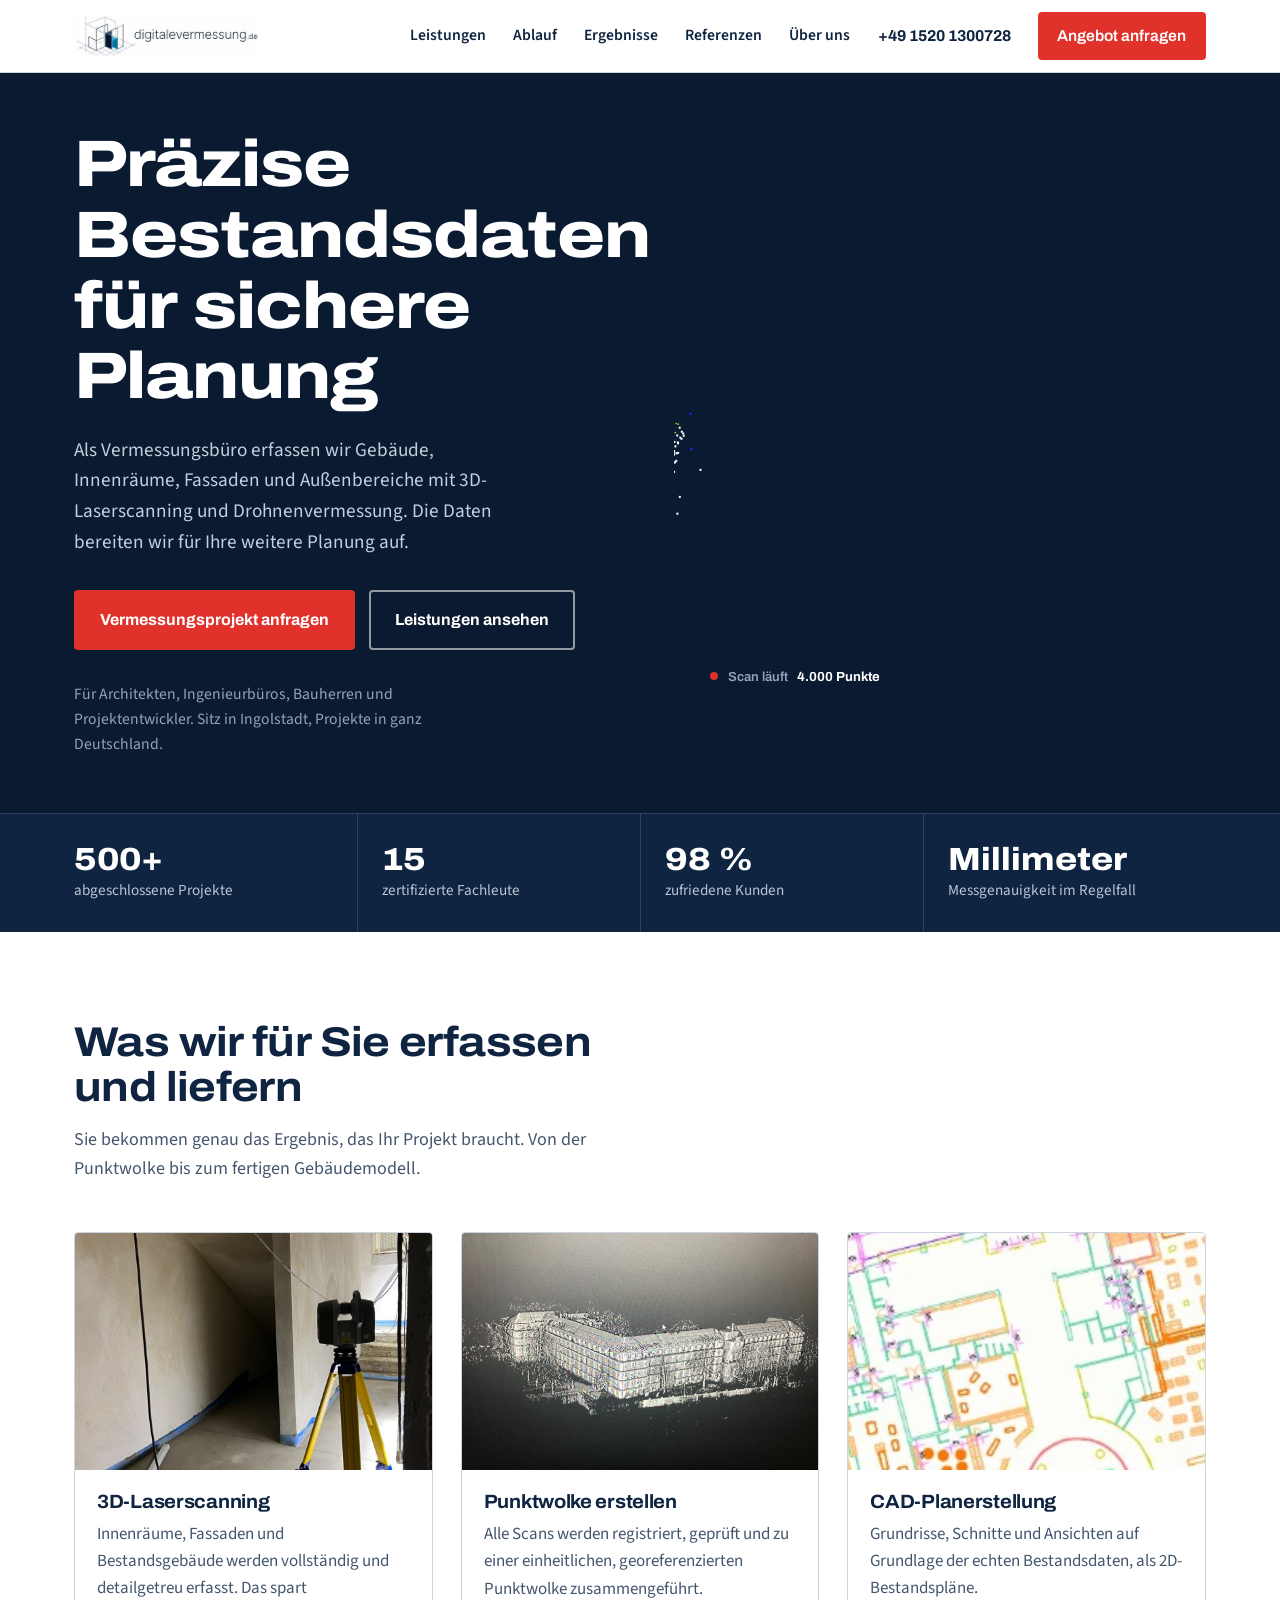
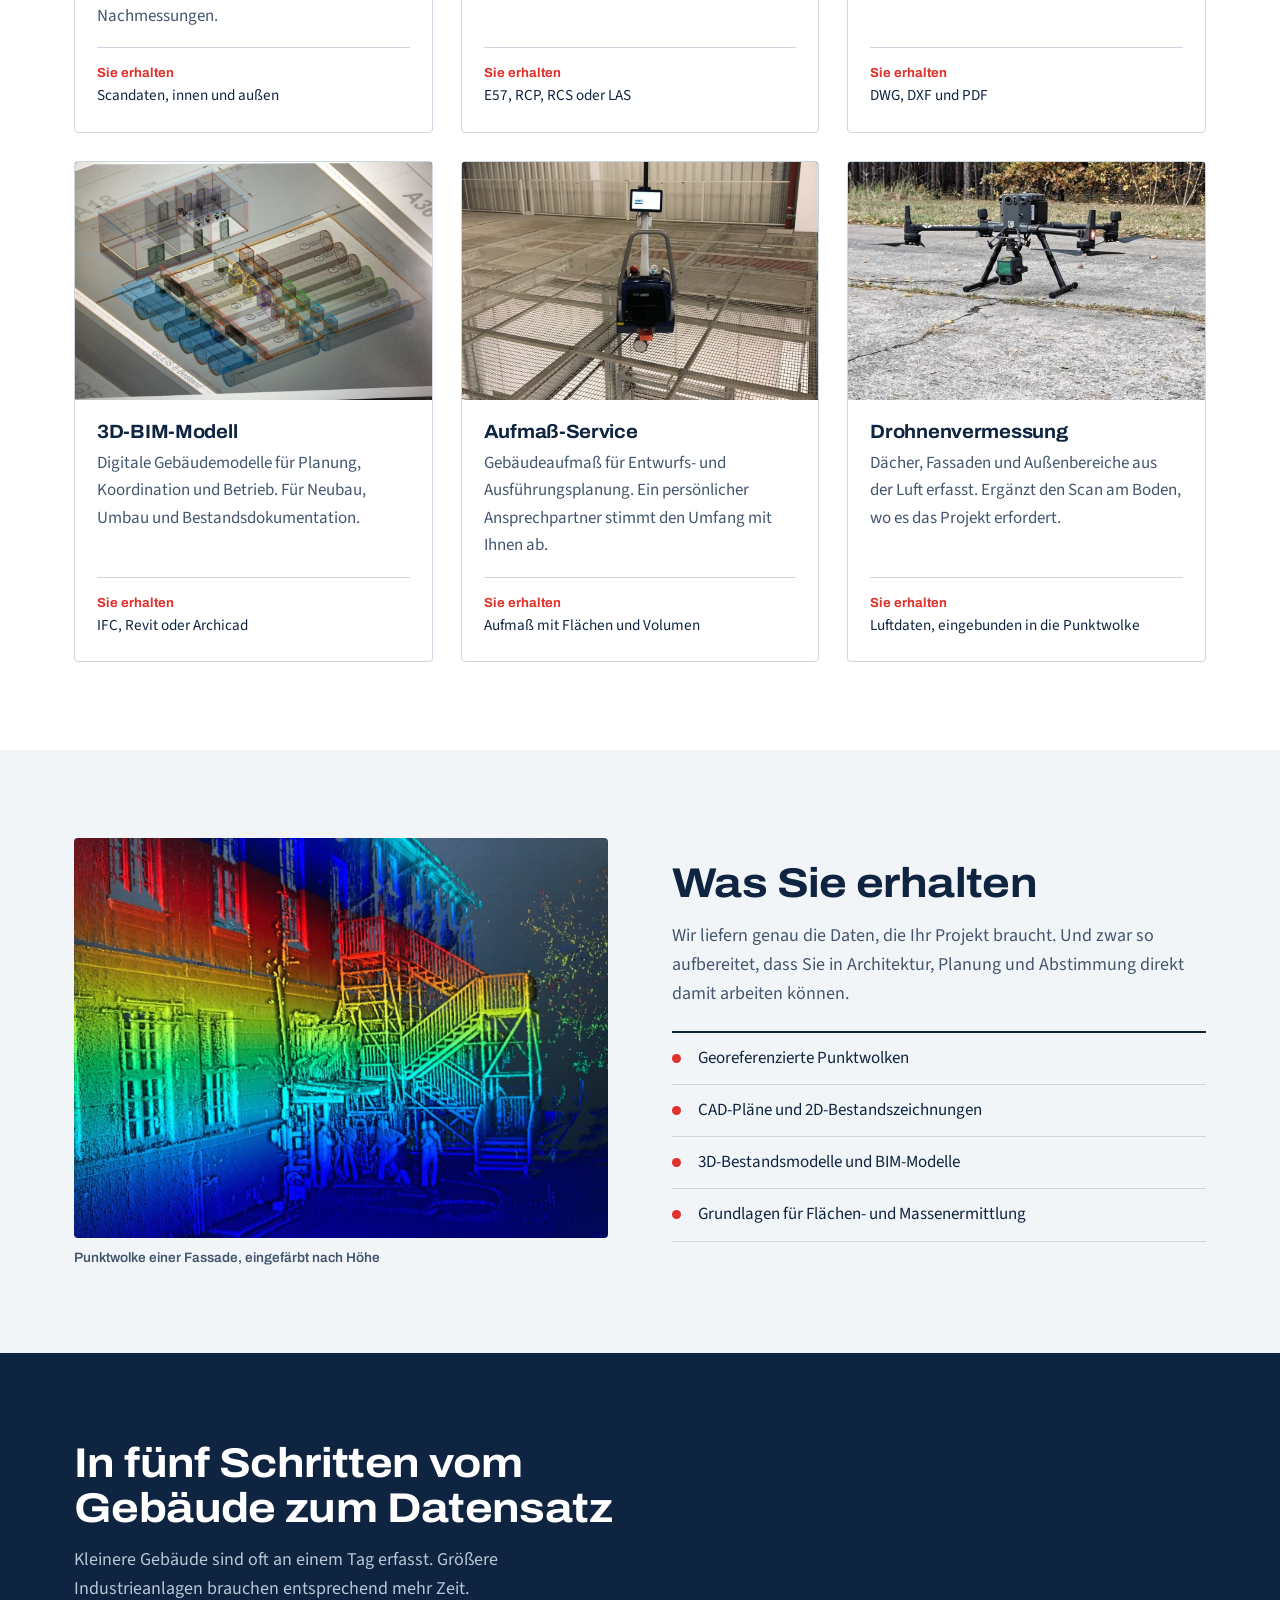
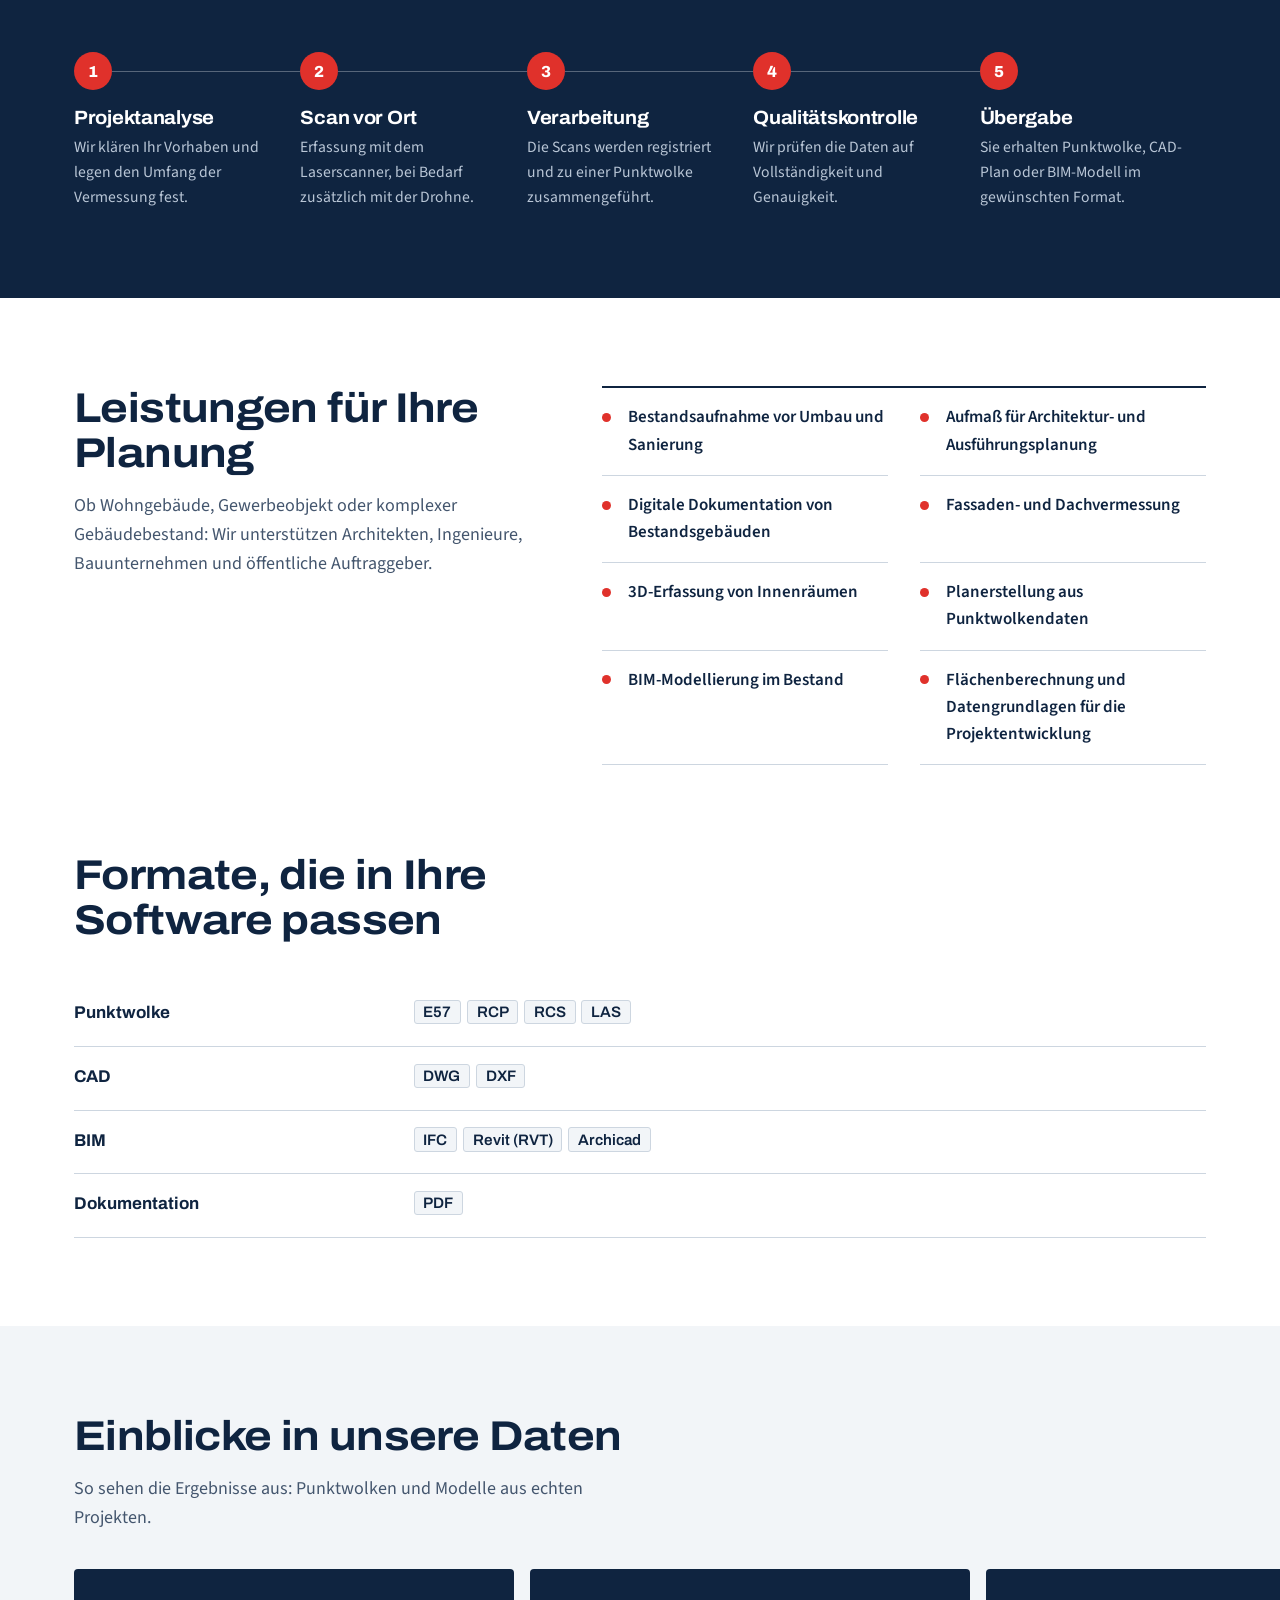
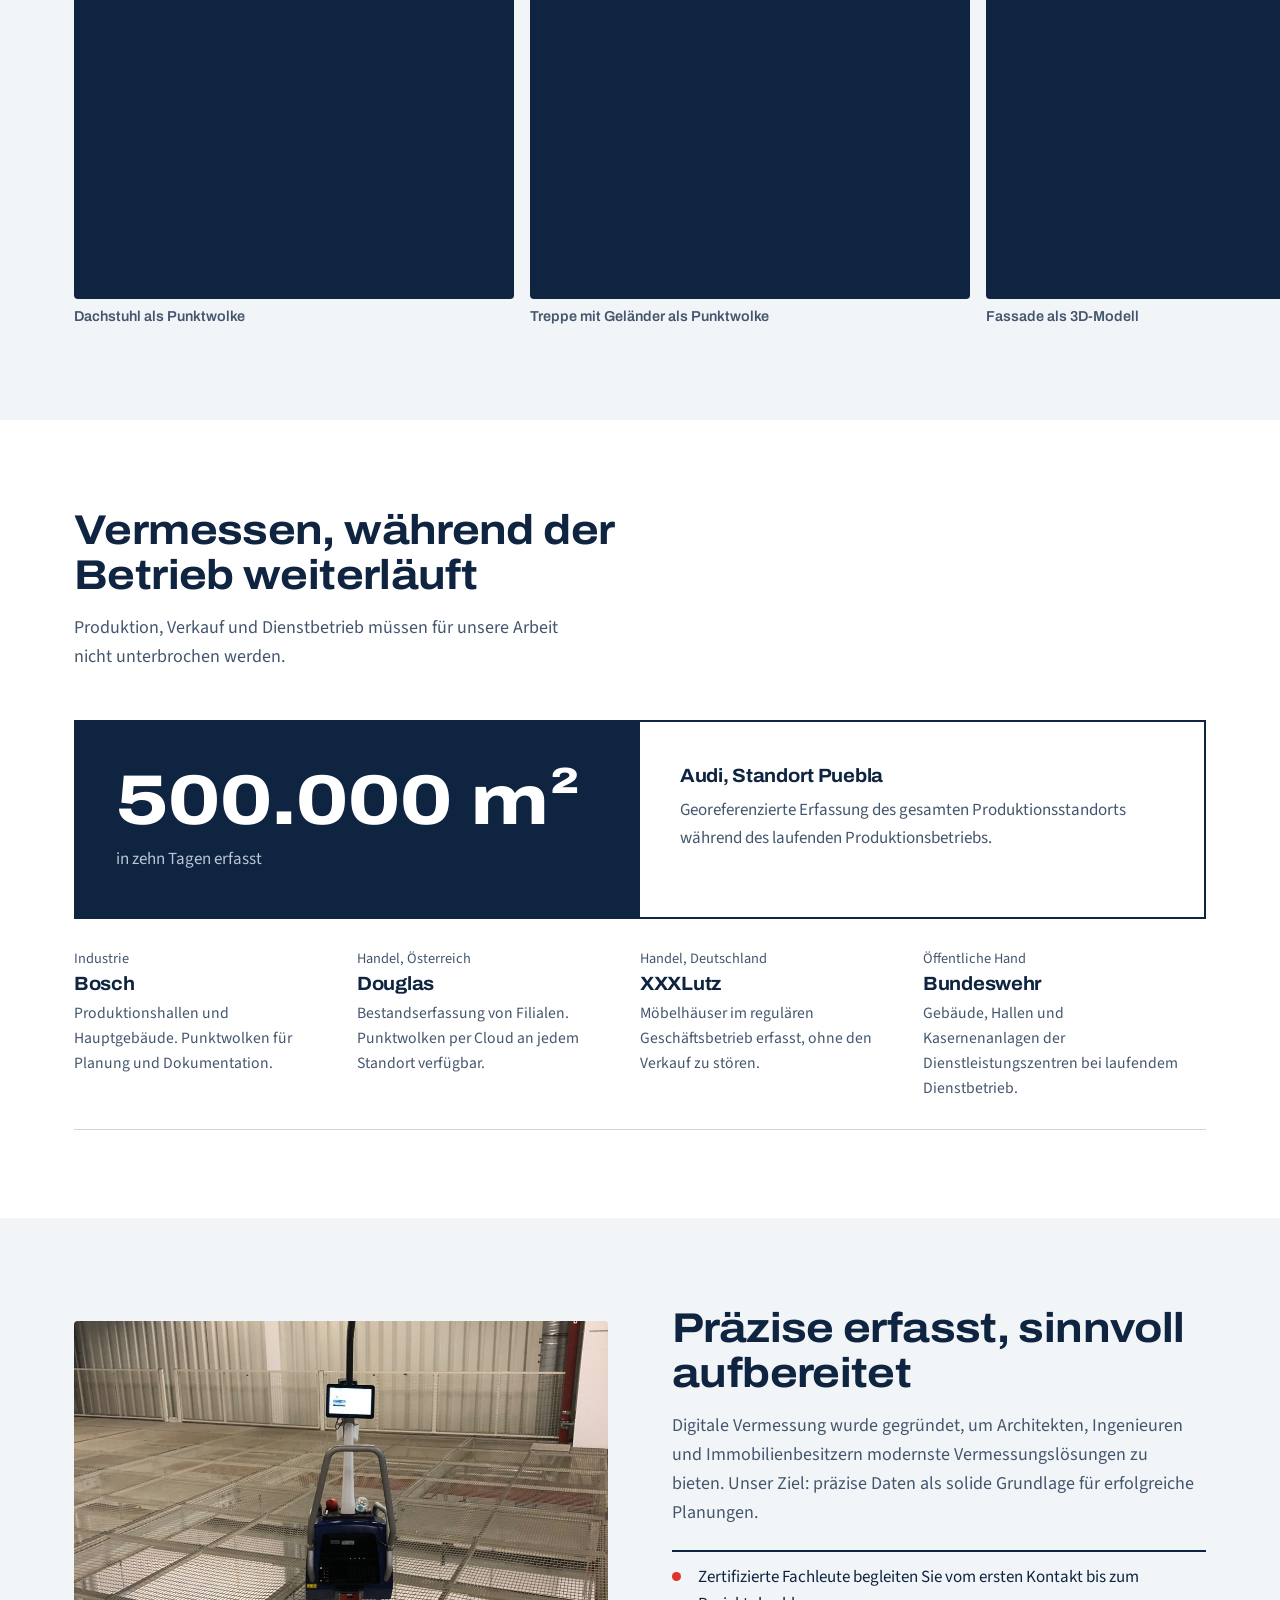
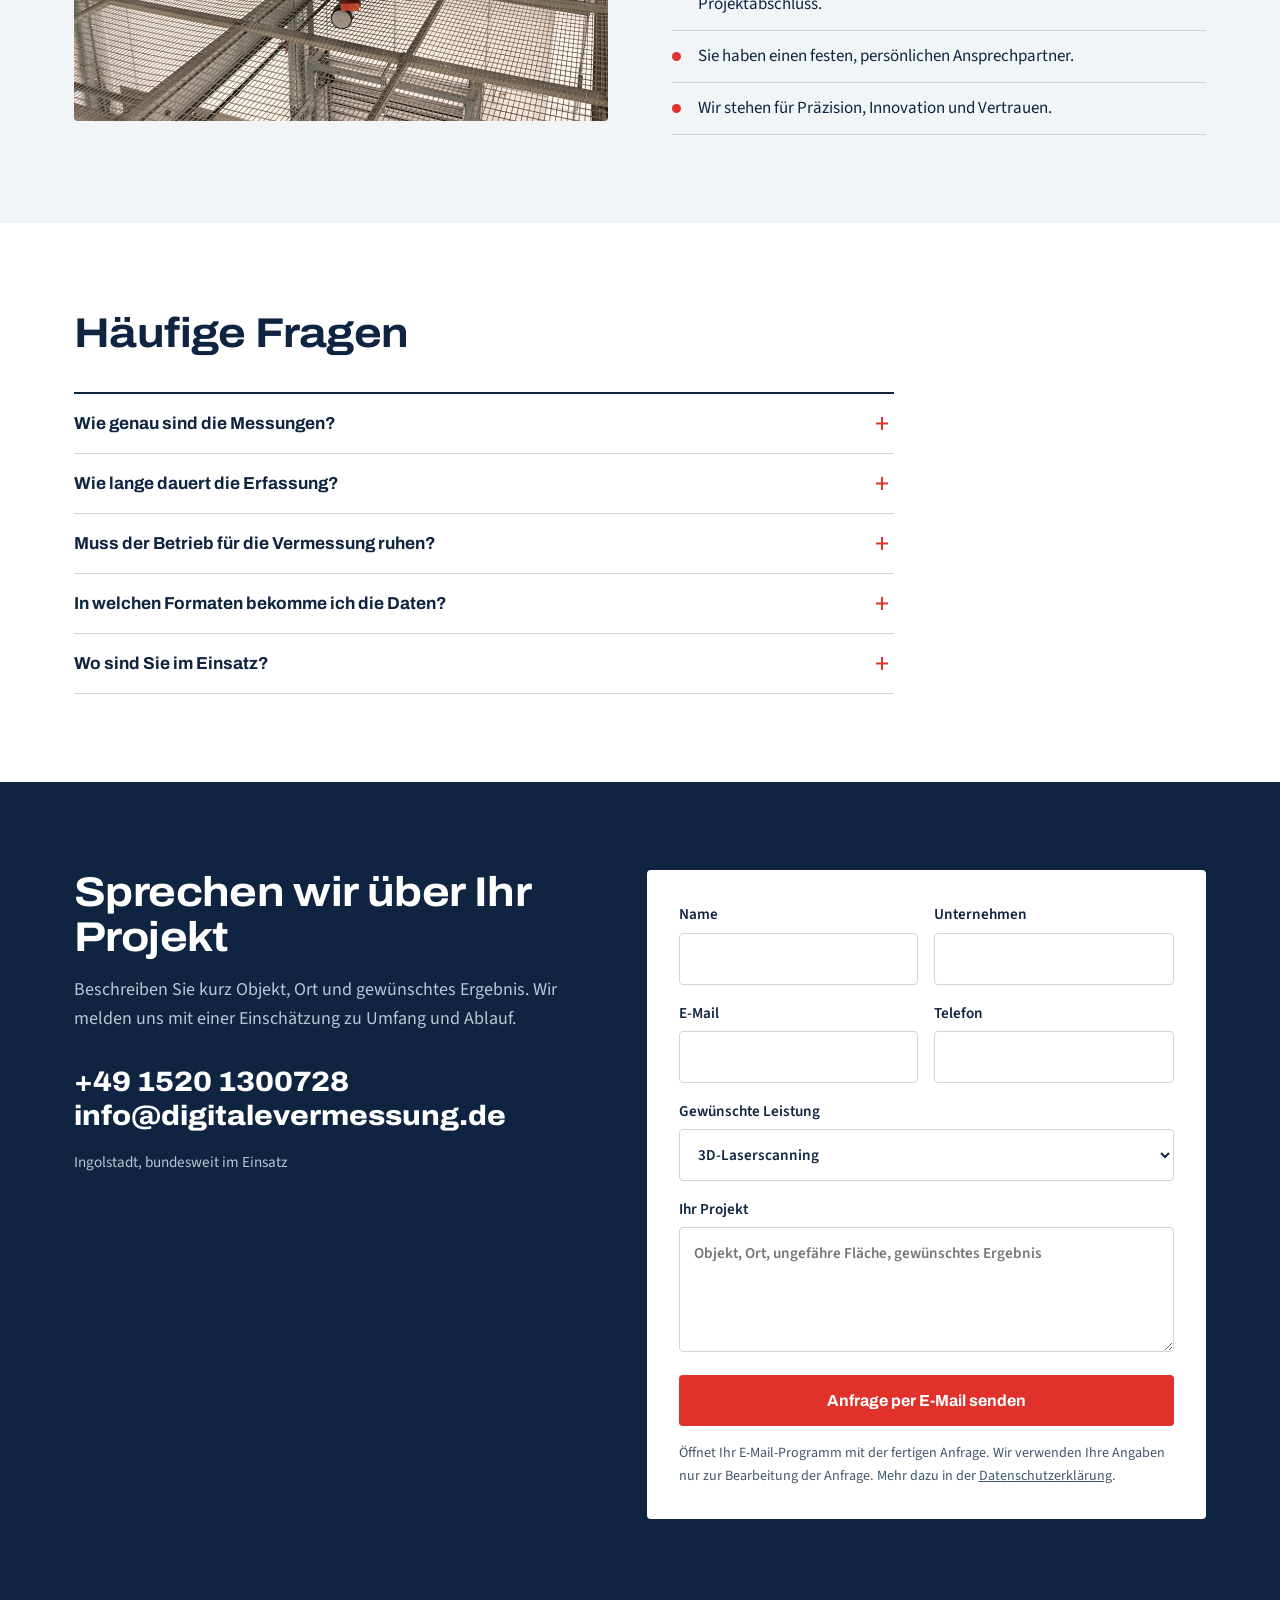
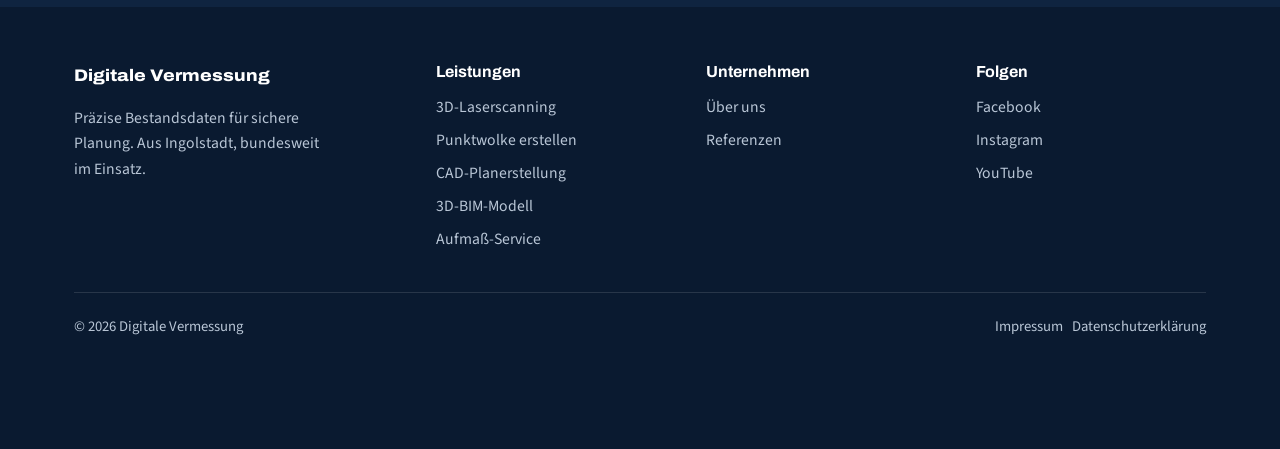
==== commit c77a37a1: "Fassung fuer IONOS: Hosting-Abschnitt, Weiterleitungen, Sitemap, Anleitung Co-Authored-By: Claude Fa" ====
--- a/index.html
+++ b/index.html
@@ -9,8 +9,9 @@
 <meta name="description" content="Präzise Bestandsdaten für sichere Planung: 3D-Laserscanning, Punktwolken, CAD-Pläne, BIM-Modelle, Aufmaß und Drohnenvermessung. Aus Ingolstadt, bundesweit im Einsatz.">
 <meta property="og:title" content="Digitale Vermessung | Präzise Bestandsdaten für sichere Planung">
 <meta property="og:description" content="3D-Laserscanning, Punktwolken, CAD und BIM für Architekten, Ingenieurbüros, Eigentümer und Projektentwickler.">
-<meta property="og:image" content="https://ordingdennis21-ux.github.io/digitalvermessung/img/punktwolke-fassade.jpg">
+<meta property="og:image" content="https://www.digitalevermessung.de/img/punktwolke-fassade.jpg">
 <meta name="theme-color" content="#0f2440">
+<link rel="canonical" href="https://www.digitalevermessung.de/">
 <link rel="icon" href="img/icon.png">
 <link rel="preload" href="fonts/archivo.woff2" as="font" type="font/woff2" crossorigin>
 <script type="application/ld+json">
@@ -71,7 +72,7 @@
     <h2>Was wir für Sie erfassen und liefern</h2>
     <p class="intro">Sie bekommen genau das Ergebnis, das Ihr Projekt braucht. Von der Punktwolke bis zum fertigen Gebäudemodell.</p>
     <div class="services">
-      <a class="svc" href="https://www.digitalevermessung.de/unsere-leistungen/3-d-laserscanning/" rel="noopener noreferrer">
+      <a class="svc" href="#kontakt">
         <img src="img/laserscanner-stativ.jpg" alt="Laserscanner auf Stativ in einem Rohbau" loading="lazy">
         <div class="svc-body">
           <h3>3D-Laserscanning</h3>
@@ -79,7 +80,7 @@
           <div class="out"><b>Sie erhalten</b>Scandaten, innen und außen</div>
         </div>
       </a>
-      <a class="svc" href="https://www.digitalevermessung.de/unsere-leistungen/punktwolke-erstellen/" rel="noopener noreferrer">
+      <a class="svc" href="#kontakt">
         <img src="img/punktwolke-gebaeude.jpg" alt="Punktwolke eines mehrflügeligen Gebäudes" loading="lazy">
         <div class="svc-body">
           <h3>Punktwolke erstellen</h3>
@@ -87,7 +88,7 @@
           <div class="out"><b>Sie erhalten</b>E57, RCP, RCS oder LAS</div>
         </div>
       </a>
-      <a class="svc" href="https://www.digitalevermessung.de/unsere-leistungen/cad-planerstellung/" rel="noopener noreferrer">
+      <a class="svc" href="#kontakt">
         <img src="img/cad-plan.jpg" alt="Farbiger CAD-Grundriss" loading="lazy">
         <div class="svc-body">
           <h3>CAD-Planerstellung</h3>
@@ -95,7 +96,7 @@
           <div class="out"><b>Sie erhalten</b>DWG, DXF und PDF</div>
         </div>
       </a>
-      <a class="svc" href="https://www.digitalevermessung.de/unsere-leistungen/3-d-bim-modell/" rel="noopener noreferrer">
+      <a class="svc" href="#kontakt">
         <img src="img/bim-modell.jpg" alt="3D-Modell einer technischen Anlage mit Behältern" loading="lazy">
         <div class="svc-body">
           <h3>3D-BIM-Modell</h3>
@@ -103,7 +104,7 @@
           <div class="out"><b>Sie erhalten</b>IFC, Revit oder Archicad</div>
         </div>
       </a>
-      <a class="svc" href="https://www.digitalevermessung.de/unsere-leistungen/aufmass-service/" rel="noopener noreferrer">
+      <a class="svc" href="#kontakt">
         <img src="img/scanner-halle.jpg" alt="Mobiler Scanner in einer Industriehalle" loading="lazy">
         <div class="svc-body">
           <h3>Aufmaß-Service</h3>
@@ -290,19 +291,17 @@
         <a href="#" class="brand">Digitale Vermessung</a>
         <p class="narrow">Präzise Bestandsdaten für sichere Planung. Aus Ingolstadt, bundesweit im Einsatz.</p>
       </div>
-      <div><h4>Leistungen</h4><ul>
-        <li><a href="https://www.digitalevermessung.de/unsere-leistungen/3-d-laserscanning/" rel="noopener noreferrer">3D-Laserscanning</a></li>
-        <li><a href="https://www.digitalevermessung.de/unsere-leistungen/punktwolke-erstellen/" rel="noopener noreferrer">Punktwolke erstellen</a></li>
-        <li><a href="https://www.digitalevermessung.de/unsere-leistungen/cad-planerstellung/" rel="noopener noreferrer">CAD-Planerstellung</a></li>
-        <li><a href="https://www.digitalevermessung.de/unsere-leistungen/3-d-bim-modell/" rel="noopener noreferrer">3D-BIM-Modell</a></li>
-        <li><a href="https://www.digitalevermessung.de/unsere-leistungen/aufmass-service/" rel="noopener noreferrer">Aufmaß-Service</a></li>
+      <div><h4>Leistungen</h4><ul class="plain">
+        <li><a href="#leistungen">3D-Laserscanning</a></li>
+        <li><a href="#leistungen">Punktwolke erstellen</a></li>
+        <li><a href="#leistungen">CAD-Planerstellung</a></li>
+        <li><a href="#leistungen">3D-BIM-Modell</a></li>
+        <li><a href="#leistungen">Aufmaß-Service</a></li>
       </ul></div>
       <div><h4>Unternehmen</h4><ul>
         <li><a href="#ueber-uns">Über uns</a></li>
         <li><a href="#referenzen">Referenzen</a></li>
-        <li><a href="https://www.digitalevermessung.de/unsere-standorte/" rel="noopener noreferrer">Standorte</a></li>
-        <li><a href="https://www.digitalevermessung.de/blog/" rel="noopener noreferrer">Blog</a></li>
-      </ul></div>
+                      </ul></div>
       <div><h4>Folgen</h4><ul>
         <li><a href="https://www.facebook.com/digitalevermessung" rel="noopener noreferrer">Facebook</a></li>
         <li><a href="https://www.instagram.com/digitalevermessung/" rel="noopener noreferrer">Instagram</a></li>
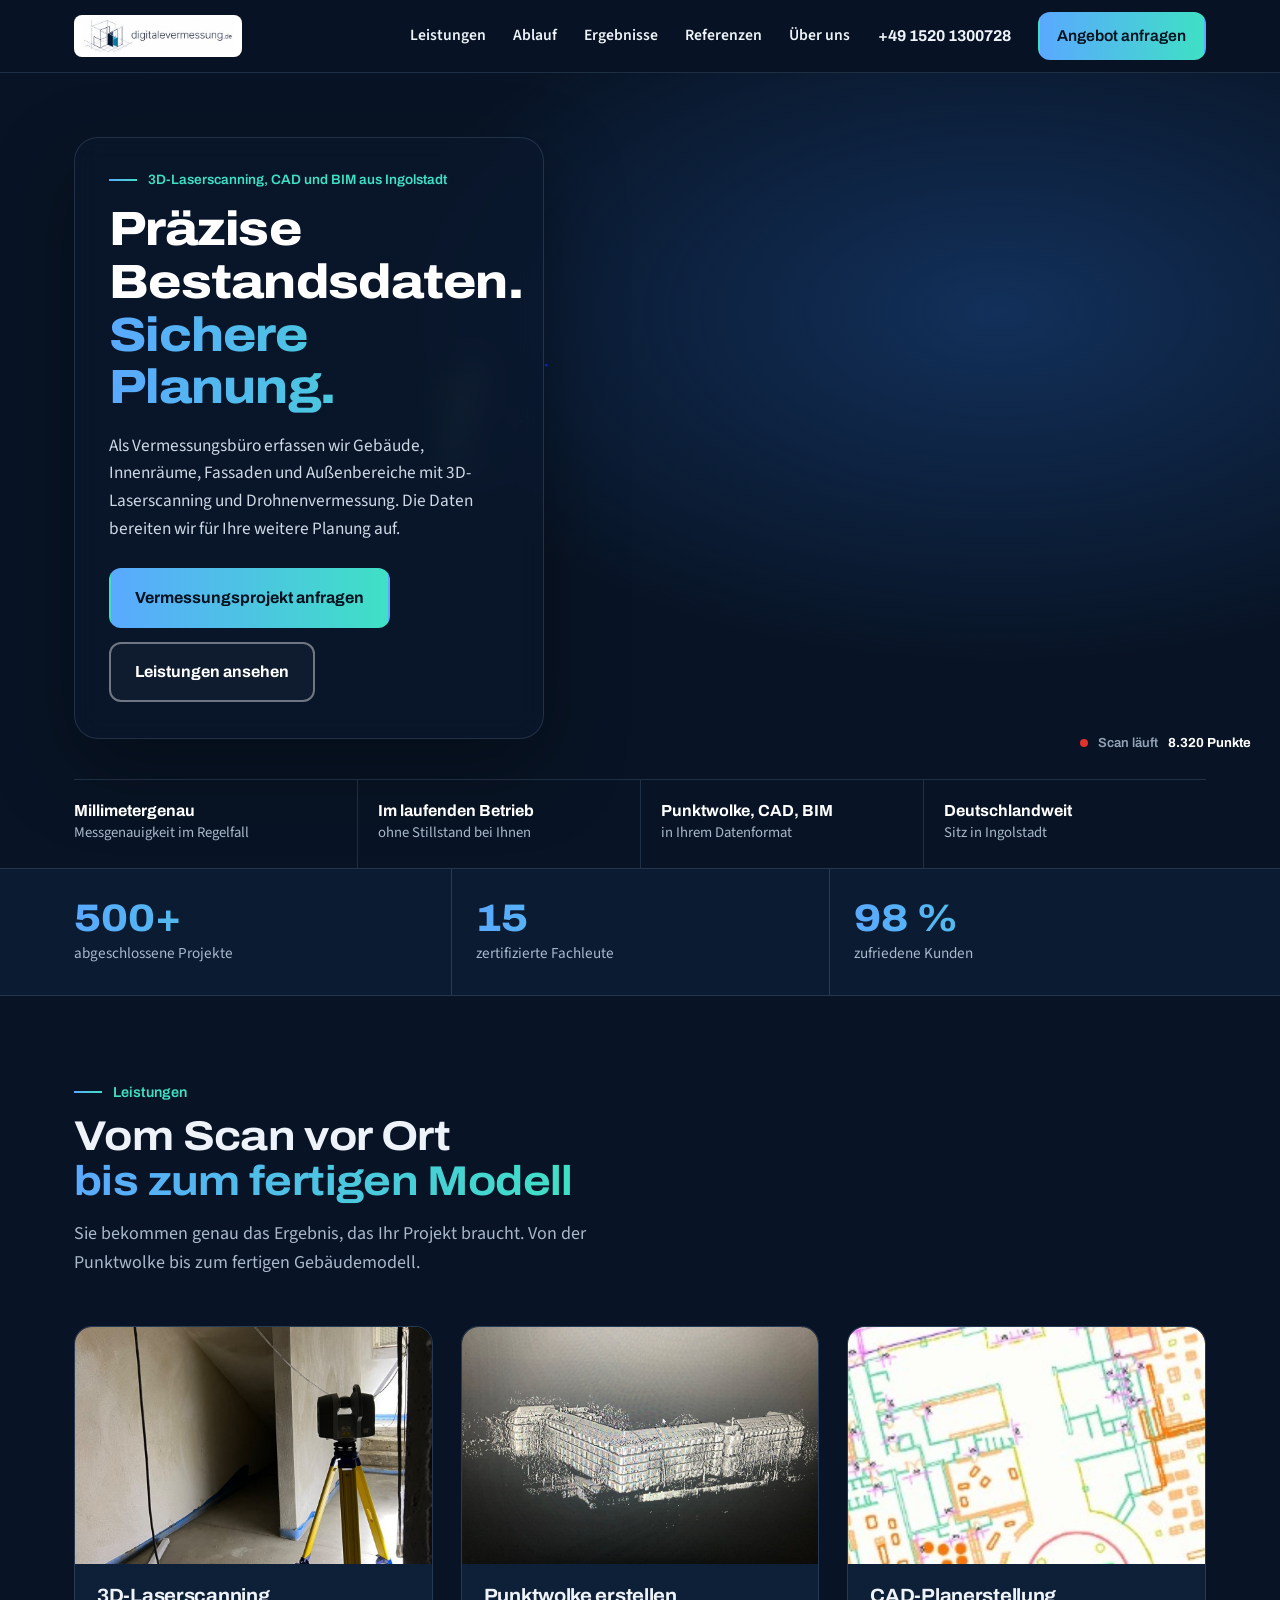
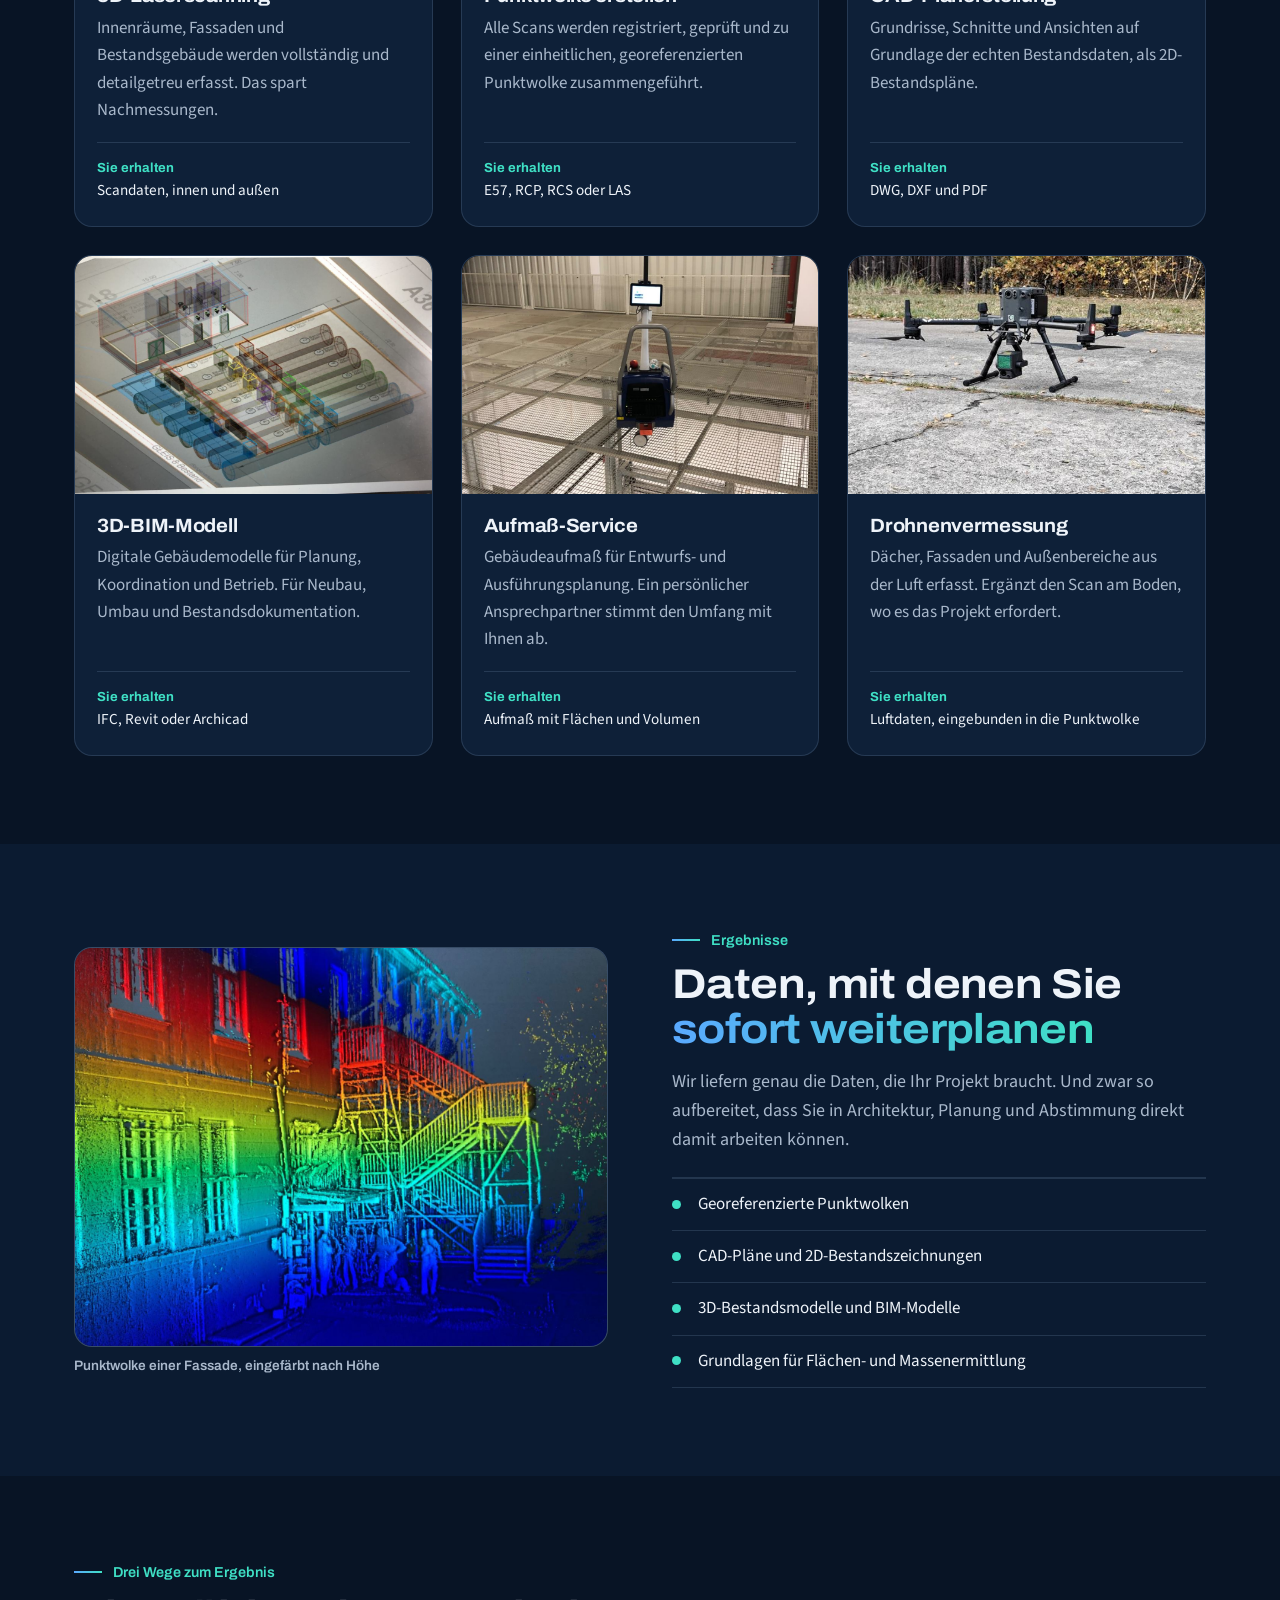
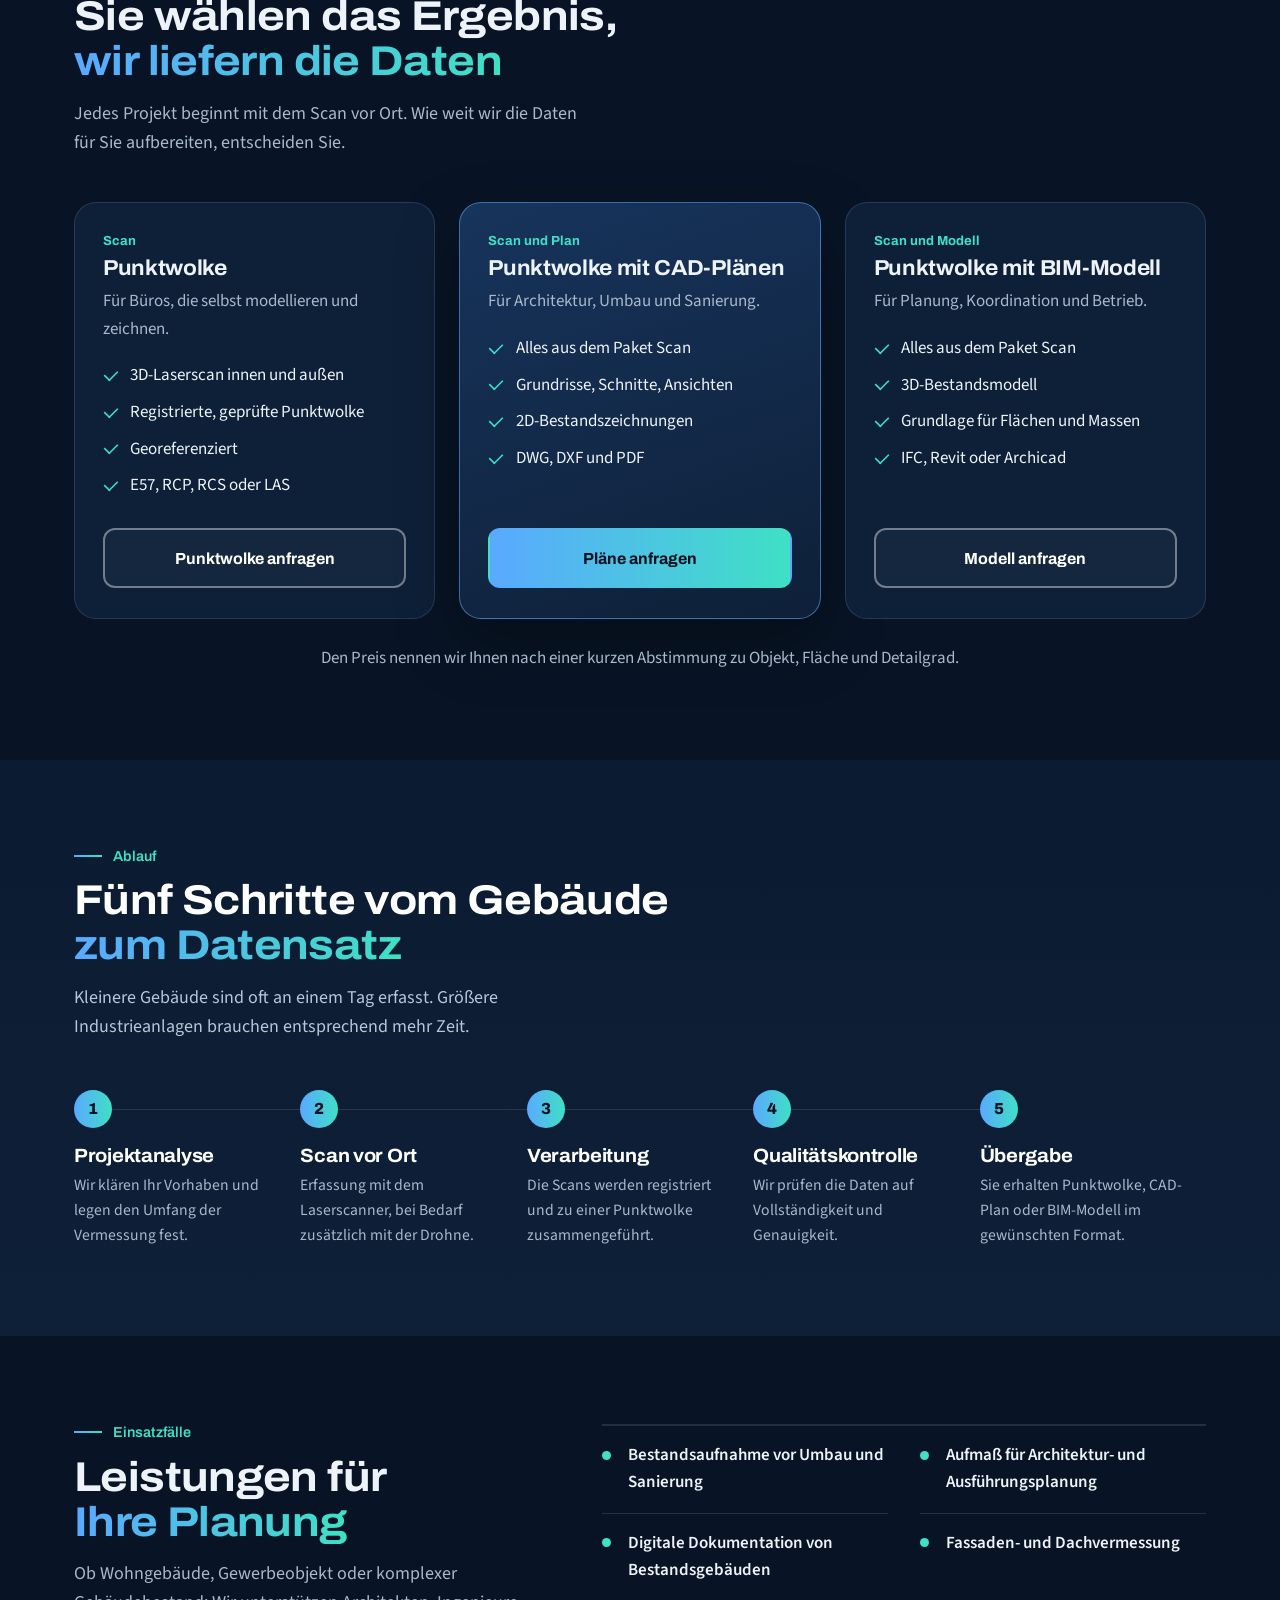
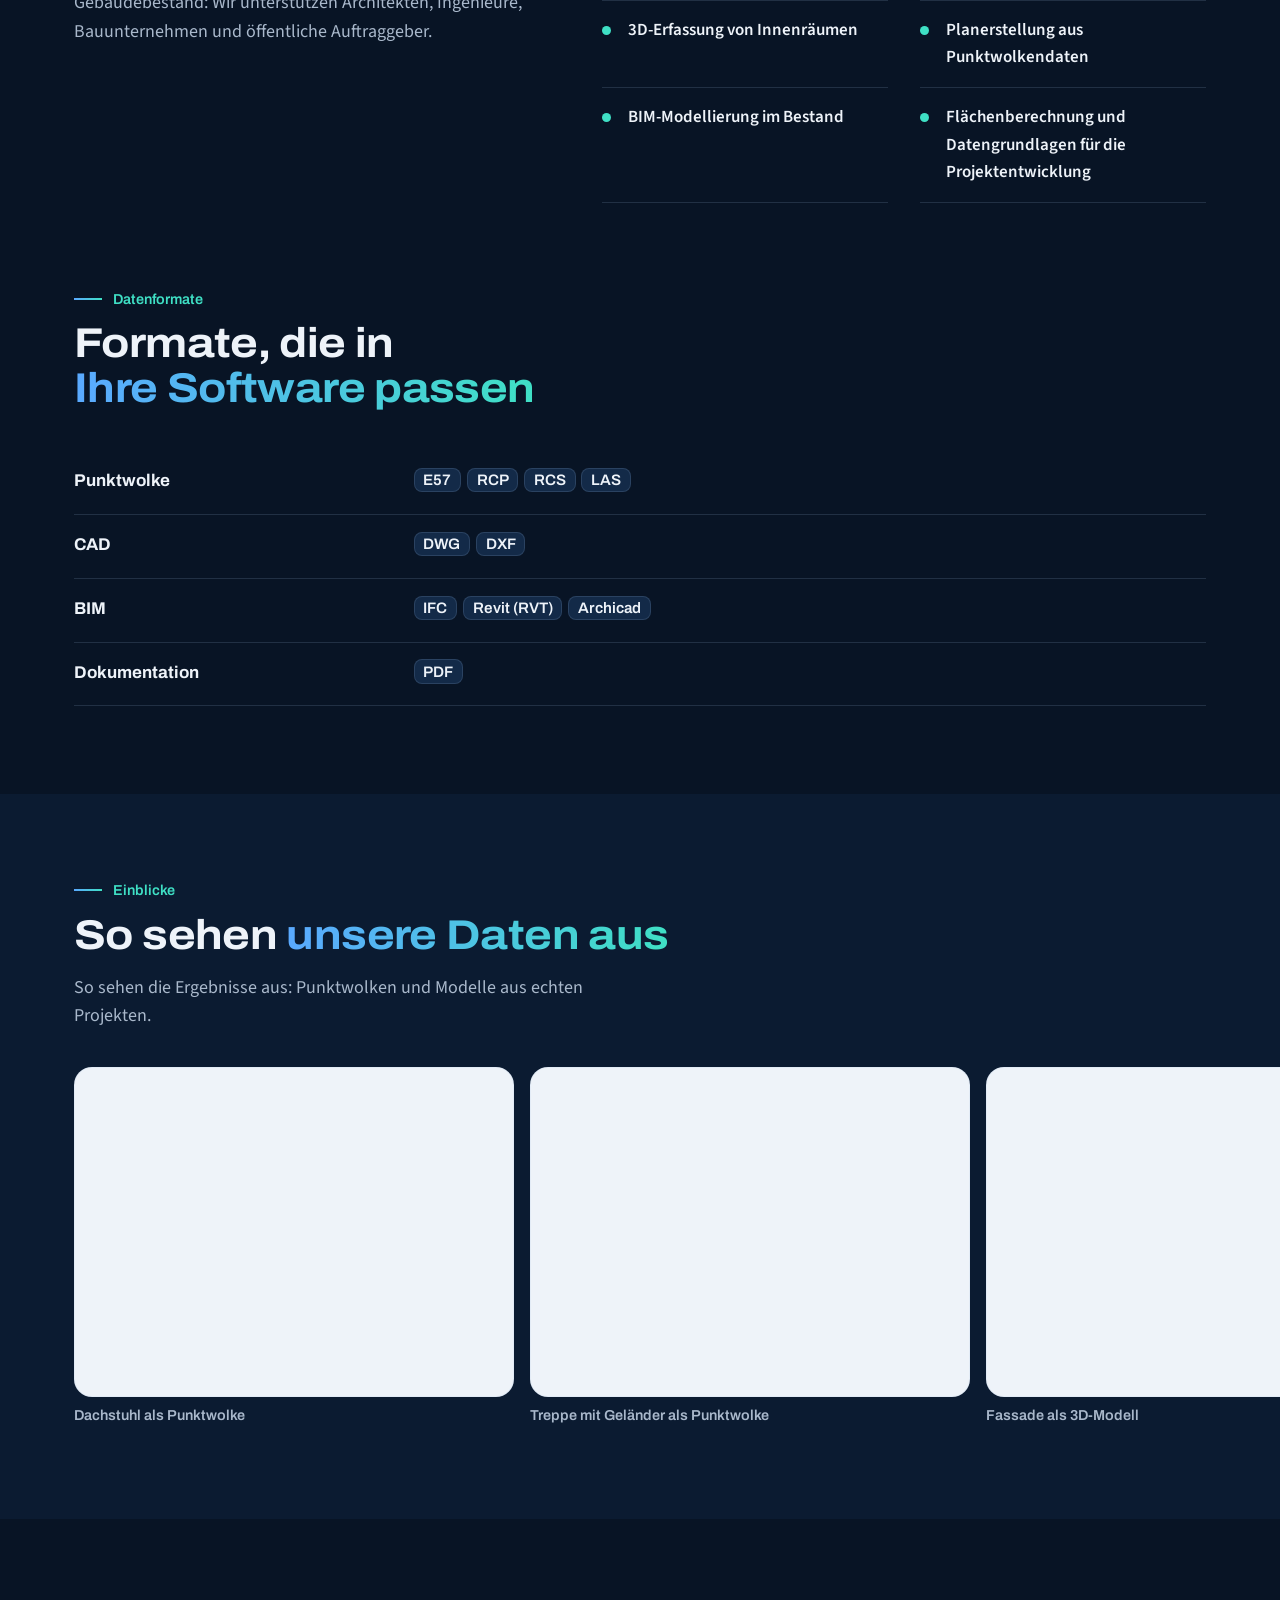
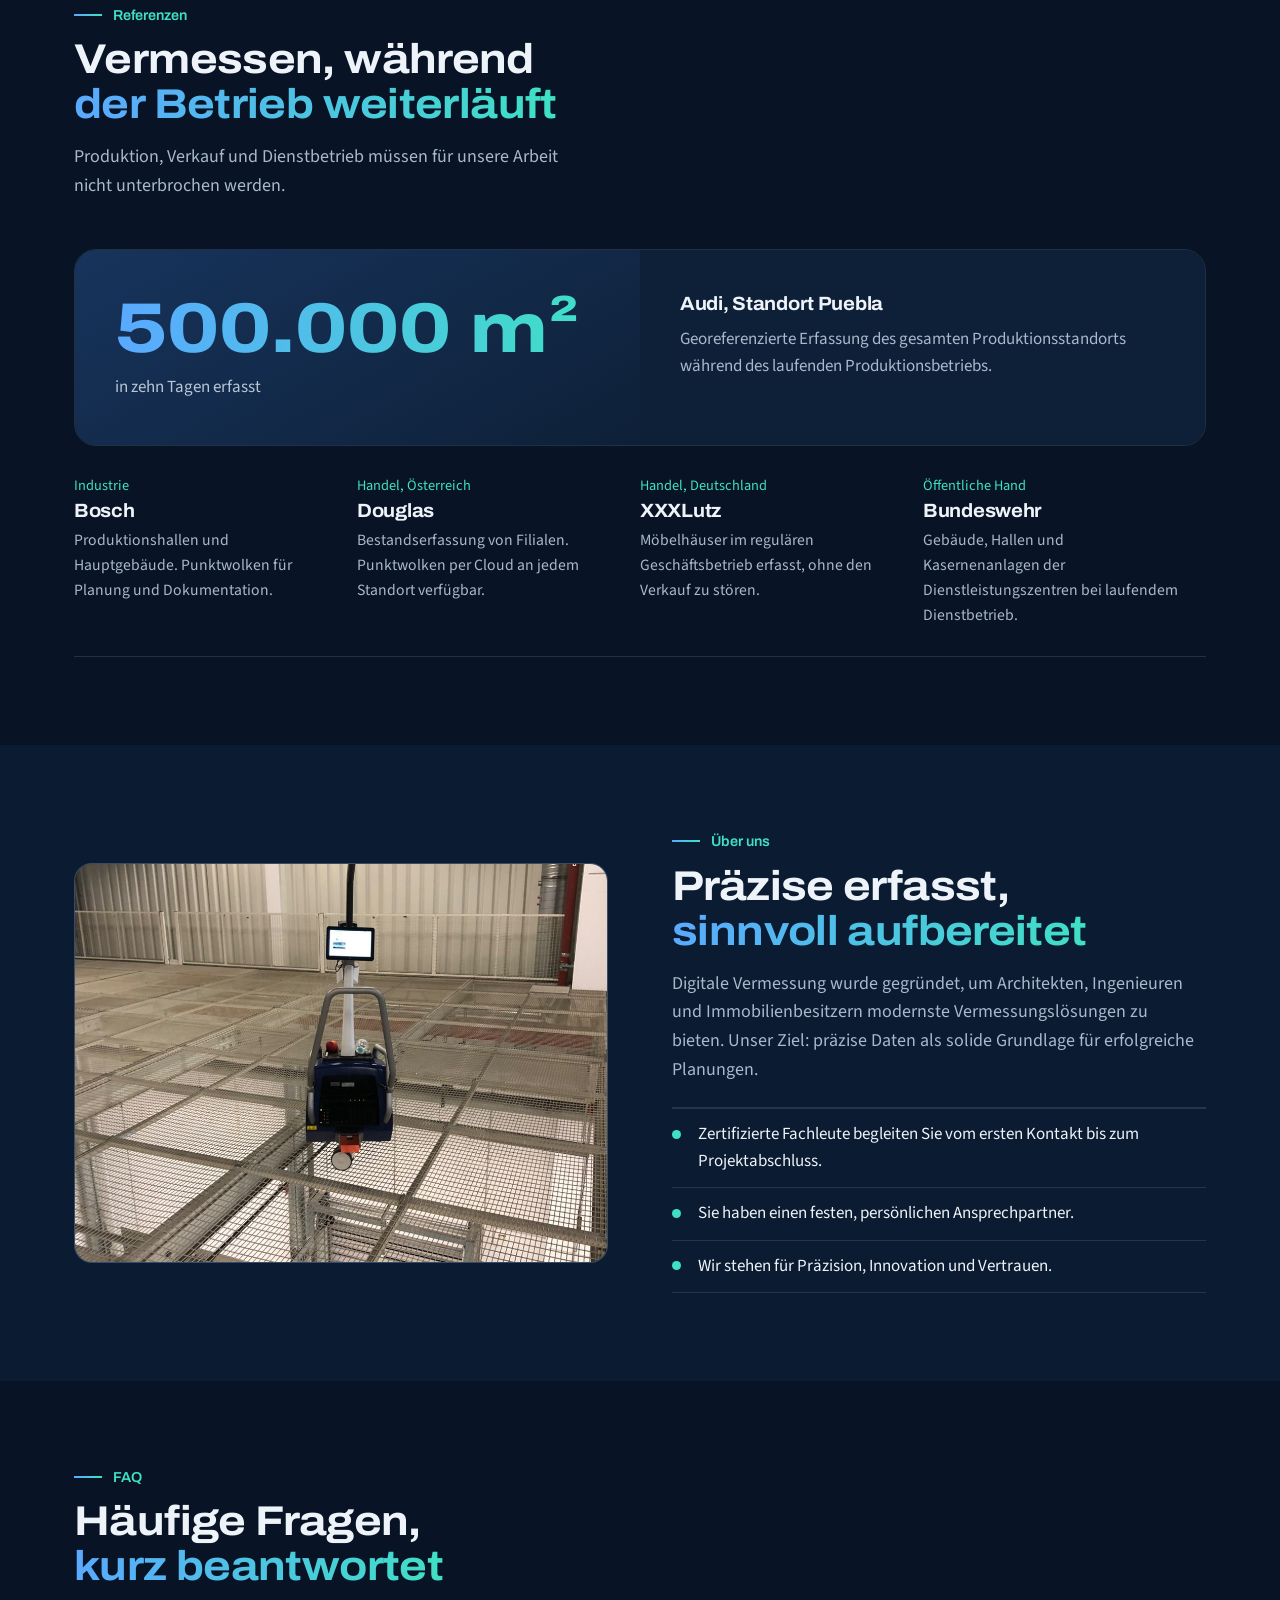
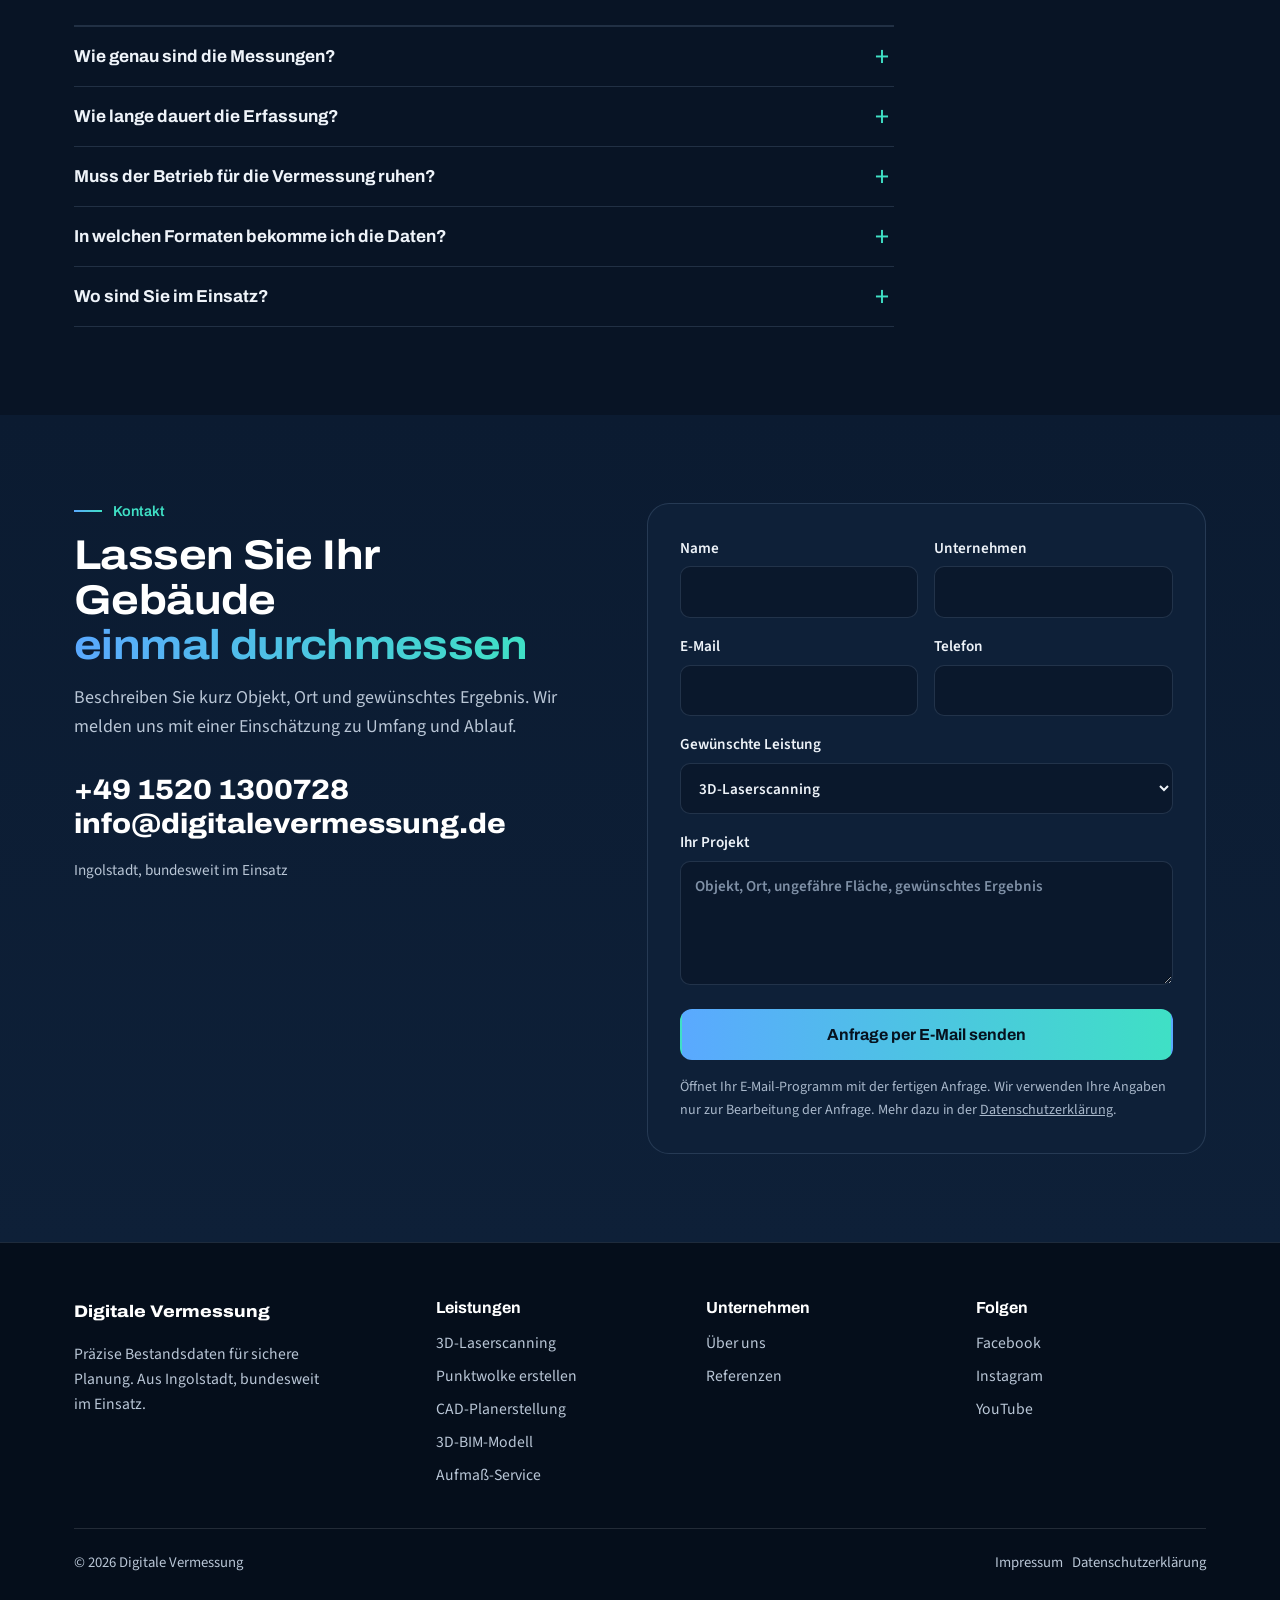
==== commit 58afe572: "Dunkles Design mit Glaskarte, Verlaufsakzenten und Paketbereich Co-Authored-By: Claude Fable 5.2 <no" ====
--- a/index.html
+++ b/index.html
@@ -10,7 +10,7 @@
 <meta property="og:title" content="Digitale Vermessung | Präzise Bestandsdaten für sichere Planung">
 <meta property="og:description" content="3D-Laserscanning, Punktwolken, CAD und BIM für Architekten, Ingenieurbüros, Eigentümer und Projektentwickler.">
 <meta property="og:image" content="https://www.digitalevermessung.de/img/punktwolke-fassade.jpg">
-<meta name="theme-color" content="#0f2440">
+<meta name="theme-color" content="#081425">
 <link rel="canonical" href="https://www.digitalevermessung.de/">
 <link rel="icon" href="img/icon.png">
 <link rel="preload" href="fonts/archivo.woff2" as="font" type="font/woff2" crossorigin>
@@ -39,20 +39,28 @@
 
 <main>
 <section class="hero">
-  <div class="wrap">
-    <div class="hero-text">
-      <h1>Präzise Bestandsdaten für sichere Planung</h1>
+  <div class="scan" role="img" aria-label="Animation: Ein Gebäude wird per Laserscan Punkt für Punkt erfasst">
+    <canvas id="cloud"></canvas>
+    <div class="scan-note"><i></i><span id="scanState">Scan läuft</span><b id="scanCount">0 Punkte</b></div>
+  </div>
+  <div class="wrap">
+    <div class="hero-text glass">
+      <p class="eyebrow">3D-Laserscanning, CAD und BIM aus Ingolstadt</p>
+      <h1>Präzise Bestandsdaten. <span class="grad">Sichere Planung.</span></h1>
       <p>Als Vermessungsbüro erfassen wir Gebäude, Innenräume, Fassaden und Außenbereiche mit 3D-Laserscanning und Drohnenvermessung. Die Daten bereiten wir für Ihre weitere Planung auf.</p>
       <div class="cta-row">
         <a href="#kontakt" class="btn btn-main">Vermessungsprojekt anfragen</a>
         <a href="#leistungen" class="btn btn-ghost">Leistungen ansehen</a>
       </div>
-      <p class="who">Für Architekten, Ingenieurbüros, Bauherren und Projektentwickler. Sitz in Ingolstadt, Projekte in ganz Deutschland.</p>
-    </div>
-    <div class="scan" role="img" aria-label="Animation: Ein Gebäude wird per Laserscan Punkt für Punkt erfasst">
-      <canvas id="cloud"></canvas>
-      <div class="scan-note"><i></i><span id="scanState">Scan läuft</span><b id="scanCount">0 Punkte</b></div>
-    </div>
+    </div>
+  </div>
+  <div class="wrap">
+    <ul class="hero-strip">
+      <li><b>Millimetergenau</b><span>Messgenauigkeit im Regelfall</span></li>
+      <li><b>Im laufenden Betrieb</b><span>ohne Stillstand bei Ihnen</span></li>
+      <li><b>Punktwolke, CAD, BIM</b><span>in Ihrem Datenformat</span></li>
+      <li><b>Deutschlandweit</b><span>Sitz in Ingolstadt</span></li>
+    </ul>
   </div>
 </section>
 
@@ -62,14 +70,14 @@
       <li><b>500+</b><span>abgeschlossene Projekte</span></li>
       <li><b>15</b><span>zertifizierte Fachleute</span></li>
       <li><b>98 %</b><span>zufriedene Kunden</span></li>
-      <li><b>Millimeter</b><span>Messgenauigkeit im Regelfall</span></li>
     </ul>
   </div>
 </section>
 
 <section class="band" id="leistungen">
   <div class="wrap">
-    <h2>Was wir für Sie erfassen und liefern</h2>
+    <p class="eyebrow">Leistungen</p>
+    <h2>Vom Scan vor Ort <span class="grad">bis zum fertigen Modell</span></h2>
     <p class="intro">Sie bekommen genau das Ergebnis, das Ihr Projekt braucht. Von der Punktwolke bis zum fertigen Gebäudemodell.</p>
     <div class="services">
       <a class="svc" href="#kontakt">
@@ -131,7 +139,8 @@
       <figcaption>Punktwolke einer Fassade, eingefärbt nach Höhe</figcaption>
     </figure>
     <div>
-      <h2>Was Sie erhalten</h2>
+      <p class="eyebrow">Ergebnisse</p>
+    <h2>Daten, mit denen Sie <span class="grad">sofort weiterplanen</span></h2>
       <p class="intro">Wir liefern genau die Daten, die Ihr Projekt braucht. Und zwar so aufbereitet, dass Sie in Architektur, Planung und Abstimmung direkt damit arbeiten können.</p>
       <ul>
         <li>Georeferenzierte Punktwolken</li>
@@ -143,9 +152,57 @@
   </div>
 </section>
 
+<section class="band" id="pakete">
+  <div class="wrap">
+    <p class="eyebrow">Drei Wege zum Ergebnis</p>
+    <h2>Sie wählen das Ergebnis, <span class="grad">wir liefern die Daten</span></h2>
+    <p class="intro">Jedes Projekt beginnt mit dem Scan vor Ort. Wie weit wir die Daten für Sie aufbereiten, entscheiden Sie.</p>
+    <div class="packs">
+      <article class="pack">
+        <p class="pack-tag">Scan</p>
+        <h3>Punktwolke</h3>
+        <p>Für Büros, die selbst modellieren und zeichnen.</p>
+        <ul>
+          <li>3D-Laserscan innen und außen</li>
+          <li>Registrierte, geprüfte Punktwolke</li>
+          <li>Georeferenziert</li>
+          <li>E57, RCP, RCS oder LAS</li>
+        </ul>
+        <a href="#kontakt" class="btn btn-ghost">Punktwolke anfragen</a>
+      </article>
+      <article class="pack pack-hi">
+        <p class="pack-tag">Scan und Plan</p>
+        <h3>Punktwolke mit CAD-Plänen</h3>
+        <p>Für Architektur, Umbau und Sanierung.</p>
+        <ul>
+          <li>Alles aus dem Paket Scan</li>
+          <li>Grundrisse, Schnitte, Ansichten</li>
+          <li>2D-Bestandszeichnungen</li>
+          <li>DWG, DXF und PDF</li>
+        </ul>
+        <a href="#kontakt" class="btn btn-main">Pläne anfragen</a>
+      </article>
+      <article class="pack">
+        <p class="pack-tag">Scan und Modell</p>
+        <h3>Punktwolke mit BIM-Modell</h3>
+        <p>Für Planung, Koordination und Betrieb.</p>
+        <ul>
+          <li>Alles aus dem Paket Scan</li>
+          <li>3D-Bestandsmodell</li>
+          <li>Grundlage für Flächen und Massen</li>
+          <li>IFC, Revit oder Archicad</li>
+        </ul>
+        <a href="#kontakt" class="btn btn-ghost">Modell anfragen</a>
+      </article>
+    </div>
+    <p class="packs-note">Den Preis nennen wir Ihnen nach einer kurzen Abstimmung zu Objekt, Fläche und Detailgrad.</p>
+  </div>
+</section>
+
 <section class="band band-ink" id="ablauf">
   <div class="wrap">
-    <h2>In fünf Schritten vom Gebäude zum Datensatz</h2>
+    <p class="eyebrow">Ablauf</p>
+    <h2>Fünf Schritte vom Gebäude <span class="grad">zum Datensatz</span></h2>
     <p class="intro">Kleinere Gebäude sind oft an einem Tag erfasst. Größere Industrieanlagen brauchen entsprechend mehr Zeit.</p>
     <ol class="chain">
       <li><h3>Projektanalyse</h3><p>Wir klären Ihr Vorhaben und legen den Umfang der Vermessung fest.</p></li>
@@ -160,7 +217,8 @@
 <section class="band">
   <div class="wrap two">
     <div>
-      <h2>Leistungen für Ihre Planung</h2>
+      <p class="eyebrow">Einsatzfälle</p>
+    <h2>Leistungen für <span class="grad">Ihre Planung</span></h2>
       <p class="intro">Ob Wohngebäude, Gewerbeobjekt oder komplexer Gebäudebestand: Wir unterstützen Architekten, Ingenieure, Bauunternehmen und öffentliche Auftraggeber.</p>
     </div>
     <ul class="tasks">
@@ -179,7 +237,8 @@
 
 <section class="band flush-top">
   <div class="wrap">
-    <h2>Formate, die in Ihre Software passen</h2>
+    <p class="eyebrow">Datenformate</p>
+    <h2>Formate, die in <span class="grad">Ihre Software passen</span></h2>
     <table class="formats">
       <tr><th scope="row">Punktwolke</th><td><code>E57</code><code>RCP</code><code>RCS</code><code>LAS</code></td></tr>
       <tr><th scope="row">CAD</th><td><code>DWG</code><code>DXF</code></td></tr>
@@ -191,7 +250,8 @@
 
 <section class="band band-paper" id="einblicke">
   <div class="wrap">
-    <h2>Einblicke in unsere Daten</h2>
+    <p class="eyebrow">Einblicke</p>
+    <h2>So sehen <span class="grad">unsere Daten aus</span></h2>
     <p class="intro">So sehen die Ergebnisse aus: Punktwolken und Modelle aus echten Projekten.</p>
   </div>
   <div class="gallery" tabindex="0" aria-label="Bildergalerie, seitlich scrollbar">
@@ -205,7 +265,8 @@
 
 <section class="band" id="referenzen">
   <div class="wrap">
-    <h2>Vermessen, während der Betrieb weiterläuft</h2>
+    <p class="eyebrow">Referenzen</p>
+    <h2>Vermessen, während <span class="grad">der Betrieb weiterläuft</span></h2>
     <p class="intro">Produktion, Verkauf und Dienstbetrieb müssen für unsere Arbeit nicht unterbrochen werden.</p>
     <div class="lead-ref">
       <div class="num"><b>500.000 m²</b><span>in zehn Tagen erfasst</span></div>
@@ -227,7 +288,8 @@
   <div class="wrap about">
     <img src="img/scanner-halle.jpg" alt="Mobiler Scanner bei der Erfassung einer Industriehalle" loading="lazy">
     <div>
-      <h2>Präzise erfasst, sinnvoll aufbereitet</h2>
+      <p class="eyebrow">Über uns</p>
+    <h2>Präzise erfasst, <span class="grad">sinnvoll aufbereitet</span></h2>
       <p class="intro">Digitale Vermessung wurde gegründet, um Architekten, Ingenieuren und Immobilienbesitzern modernste Vermessungslösungen zu bieten. Unser Ziel: präzise Daten als solide Grundlage für erfolgreiche Planungen.</p>
       <ul>
         <li>Zertifizierte Fachleute begleiten Sie vom ersten Kontakt bis zum Projektabschluss.</li>
@@ -240,7 +302,8 @@
 
 <section class="band" id="faq">
   <div class="wrap">
-    <h2>Häufige Fragen</h2>
+    <p class="eyebrow">FAQ</p>
+    <h2>Häufige Fragen, <span class="grad">kurz beantwortet</span></h2>
     <div class="faq">
       <details><summary>Wie genau sind die Messungen?</summary><p>Moderne Laserscanner erreichen im Regelfall Messgenauigkeiten im Millimeterbereich. Die Genauigkeit richtet sich nach Projektumfang und Ihren Anforderungen.</p></details>
       <details><summary>Wie lange dauert die Erfassung?</summary><p>Kleinere Gebäude sind oft an einem Tag erfasst. Größere Industrieanlagen brauchen mehr Zeit. Bei Audi in Puebla waren es rund 500.000 m² in zehn Tagen.</p></details>
@@ -254,7 +317,8 @@
 <section class="band band-ink" id="kontakt">
   <div class="wrap contact">
     <div>
-      <h2>Sprechen wir über Ihr Projekt</h2>
+      <p class="eyebrow">Kontakt</p>
+    <h2>Lassen Sie Ihr Gebäude <span class="grad">einmal durchmessen</span></h2>
       <p class="intro">Beschreiben Sie kurz Objekt, Ort und gewünschtes Ergebnis. Wir melden uns mit einer Einschätzung zu Umfang und Ablauf.</p>
       <div class="direct">
         <a href="tel:+4915201300728">+49 1520 1300728</a>
--- a/css/site.css
+++ b/css/site.css
@@ -221,3 +221,137 @@
 .nav-legal .btn{padding:.6rem 1.1rem}
 .legal-only{margin-top:0;padding-top:0;border-top:0}
 .legal-page footer{padding:32px 0}
+
+/* ===== Dunkles Design, Stand November 2026 ===== */
+:root{
+  --bg:#081425;--panel:#0e2038;--panel-2:#132a48;--edge:rgba(160,190,230,.16);
+  --text:#eef3f9;--dim:#a9b8cb;
+  --a1:#5aa9ff;--a2:#3fe0c5;--grad:linear-gradient(90deg,#5aa9ff,#3fe0c5);
+  --ink:#eef3f9;--ink-soft:#a9b8cb;--paper:#0b1b31;--line:rgba(160,190,230,.16);--white:#0e2038;
+  --r:18px;
+}
+body{background:var(--bg);color:var(--text)}
+:focus-visible{outline-color:var(--a2)}
+h2{max-width:24ch}
+.grad{background:var(--grad);-webkit-background-clip:text;background-clip:text;color:transparent;display:inline-block}
+.eyebrow{display:flex;align-items:center;gap:.7rem;font:600 .9rem var(--head);color:var(--a2);margin-bottom:.9rem}
+.eyebrow::before{content:"";width:28px;height:2px;background:var(--grad);flex:none}
+.band-paper{background:var(--paper)}
+.band-ink{background:linear-gradient(180deg,#0b1b31,#0e2038)}
+.intro{color:var(--dim)}
+
+.btn{border-radius:12px}
+.btn-main{background:var(--grad);color:#06121f;border-color:transparent}
+.btn-main:hover{background:linear-gradient(90deg,#7bbcff,#6ff0d8);color:#06121f}
+.btn-ghost,.btn-line{border-color:rgba(255,255,255,.4);color:#fff;background:rgba(255,255,255,.03)}
+.btn-ghost:hover,.btn-line:hover{background:#fff;color:#06121f;border-color:#fff}
+
+.top{background:rgba(8,20,37,.86);border-bottom:1px solid var(--edge)}
+.brand img{background:#fff;border-radius:8px;padding:3px 8px;height:42px}
+.nav a{color:var(--text)}
+.nav a:not(.btn):hover{color:var(--a2)}
+.nav .btn-main{color:#06121f}
+.menu-btn{border-color:rgba(255,255,255,.5);color:#fff;border-radius:10px}
+
+/* Hero: Scan vollflächig, Text in Glaskarte */
+.hero{position:relative;background:radial-gradient(900px 500px at 78% 30%,#12305a 0%,transparent 70%),var(--bg);border-bottom:0;overflow:hidden}
+.hero>.wrap{display:block;min-height:0;padding-top:0;padding-bottom:0;position:relative;z-index:2}
+.hero>.wrap:nth-of-type(2){padding-top:64px;padding-bottom:40px;min-height:min(600px,calc(100vh - 200px));display:flex;align-items:center}
+.hero .scan{position:absolute;top:0;bottom:90px;left:34%;right:-4%;width:auto;margin:0;aspect-ratio:auto;z-index:1}
+.glass{max-width:470px;padding:34px 34px 36px;border-radius:24px;background:rgba(10,24,44,.62);border:1px solid var(--edge);backdrop-filter:blur(14px);-webkit-backdrop-filter:blur(14px);box-shadow:0 30px 80px rgba(0,0,0,.35)}
+.hero h1{font-size:clamp(2rem,4vw,3rem);font-stretch:112%;line-height:1.1}
+.hero h1 .grad{display:block}
+.hero p{font-size:1.08rem;color:#cfd9e6;margin:1.1rem 0 1.6rem}
+.hero .eyebrow{margin:0 0 1rem;font-size:.85rem;color:var(--a2)}
+.scan-note{left:auto;right:9%;bottom:4%}
+.hero-strip{list-style:none;display:grid;grid-template-columns:repeat(4,1fr);border-top:1px solid var(--edge);margin:0}
+.hero-strip li{padding:22px 20px;border-left:1px solid var(--edge)}
+.hero-strip li:first-child{border-left:0;padding-left:0}
+.hero-strip b{display:block;font:700 1rem var(--head)}
+.hero-strip span{color:var(--dim);font-size:.92rem}
+
+.facts{background:var(--paper);border-top:1px solid var(--edge);border-bottom:1px solid var(--edge)}
+.facts ul{grid-template-columns:repeat(3,1fr)}
+.facts b{background:var(--grad);-webkit-background-clip:text;background-clip:text;color:transparent;font-size:2.4rem}
+.facts span{color:var(--dim)}
+
+.services{border-top:0}
+.svc{background:var(--panel);border:1px solid var(--edge);border-radius:var(--r);color:var(--text)}
+.svc:hover{border-color:var(--a1)}
+.svc:hover h3{color:var(--a2)}
+.svc img{background:#000}
+.svc .out b{color:var(--a2)}
+
+.shot img,.about img,.gallery img{border-radius:var(--r);border:1px solid var(--edge)}
+.shot figcaption,.gallery figcaption{color:var(--dim)}
+.about ul,.tasks,.faq,.groups{border-top-color:var(--edge)}
+.about li::before,.tasks li::before{background:var(--a2)}
+
+/* Pakete */
+.packs{display:grid;grid-template-columns:repeat(3,1fr);gap:24px;margin-top:44px;align-items:stretch}
+.pack{display:flex;flex-direction:column;background:var(--panel);border:1px solid var(--edge);border-radius:22px;padding:30px 28px}
+.pack-hi{background:linear-gradient(160deg,#17345c,#0e2038);border-color:rgba(90,169,255,.55);box-shadow:0 24px 60px rgba(0,0,0,.35)}
+.pack-tag{font:700 .82rem var(--head);color:var(--a2);margin-bottom:.6rem}
+.pack h3{font-size:1.35rem}
+.pack>p:not(.pack-tag){color:var(--dim);margin:.5rem 0 1.2rem}
+.pack ul{list-style:none;margin-bottom:1.8rem;display:grid;gap:.6rem}
+.pack li{padding-left:1.7rem;position:relative}
+.pack li::before{content:"";position:absolute;left:0;top:.42rem;width:14px;height:8px;border-left:2px solid var(--a2);border-bottom:2px solid var(--a2);transform:rotate(-45deg) scale(.8)}
+.pack .btn{margin-top:auto;text-align:center}
+.packs-note{margin-top:1.6rem;color:var(--dim);text-align:center}
+
+.chain li::before{background:var(--grad);color:#06121f}
+.chain li::after{background:var(--edge)}
+.chain p{color:var(--dim)}
+
+.formats th,.formats td{border-bottom-color:var(--edge)}
+.formats code{background:var(--panel-2);border-color:var(--edge);color:var(--text);border-radius:8px}
+
+.lead-ref{border:1px solid var(--edge);border-radius:22px;overflow:hidden}
+.lead-ref .num{background:linear-gradient(150deg,#17345c,#0e2038)}
+.lead-ref .num b{background:var(--grad);-webkit-background-clip:text;background-clip:text;color:transparent}
+.lead-ref .txt{background:var(--panel)}
+.refs{border-bottom-color:var(--edge)}
+.refs small{color:var(--a2)}
+
+.faq summary::after{color:var(--a2)}
+.faq details{border-bottom-color:var(--edge)}
+
+.direct a:hover{color:var(--a2)}
+form{background:var(--panel);color:var(--text);border:1px solid var(--edge);border-radius:22px}
+input,select,textarea{background:#0a182c;border-color:var(--edge);color:var(--text);border-radius:10px}
+input:focus,select:focus,textarea:focus{border-color:var(--a1);box-shadow:0 0 0 3px rgba(90,169,255,.25)}
+::placeholder{color:#7f90a6}
+.hint,.hint a{color:var(--dim)}
+
+footer{background:#050e1b;border-top:1px solid var(--edge)}
+.bar{background:#0b1b31;border-top:1px solid var(--edge)}
+
+.legal-page{background:var(--bg)}
+.legal-page .sheet{background:var(--panel);border-color:var(--edge);border-radius:22px}
+.legal-page p,.legal-page ul{color:#c6d2e0}
+.legal-page a{color:var(--a2)}
+.legal-page .btn-main{color:#06121f}
+
+@media(max-width:980px){
+  .hero .scan{position:relative;left:auto;right:auto;top:auto;bottom:auto;height:300px;margin:8px 0 -20px}
+  .hero{display:flex;flex-direction:column}
+  .hero>.wrap:nth-of-type(2){order:1;min-height:0;padding-top:28px;padding-bottom:24px}
+  .hero .scan{order:2}
+  .hero>.wrap:last-of-type{order:3}
+  .scan-note{right:auto;left:24px;bottom:28px}
+  .glass{max-width:none}
+  .hero-strip{grid-template-columns:1fr 1fr}
+  .hero-strip li{padding:16px 14px}
+  .hero-strip li:nth-child(odd){border-left:0;padding-left:0}
+  .hero-strip li:nth-child(n+3){border-top:1px solid var(--edge)}
+  .packs{grid-template-columns:1fr}
+  .facts ul{grid-template-columns:repeat(3,1fr)}
+  .facts li,.facts li:nth-child(odd){border-left:1px solid var(--edge);padding:20px 14px;border-top:0}
+  .facts li:first-child{border-left:0;padding-left:0}
+  .facts b{font-size:1.7rem}
+}
+@media(max-width:760px){
+  .nav{background:#0b1b31;border-bottom-color:var(--edge)}
+  .glass{padding:24px 20px 26px;border-radius:20px}
+}
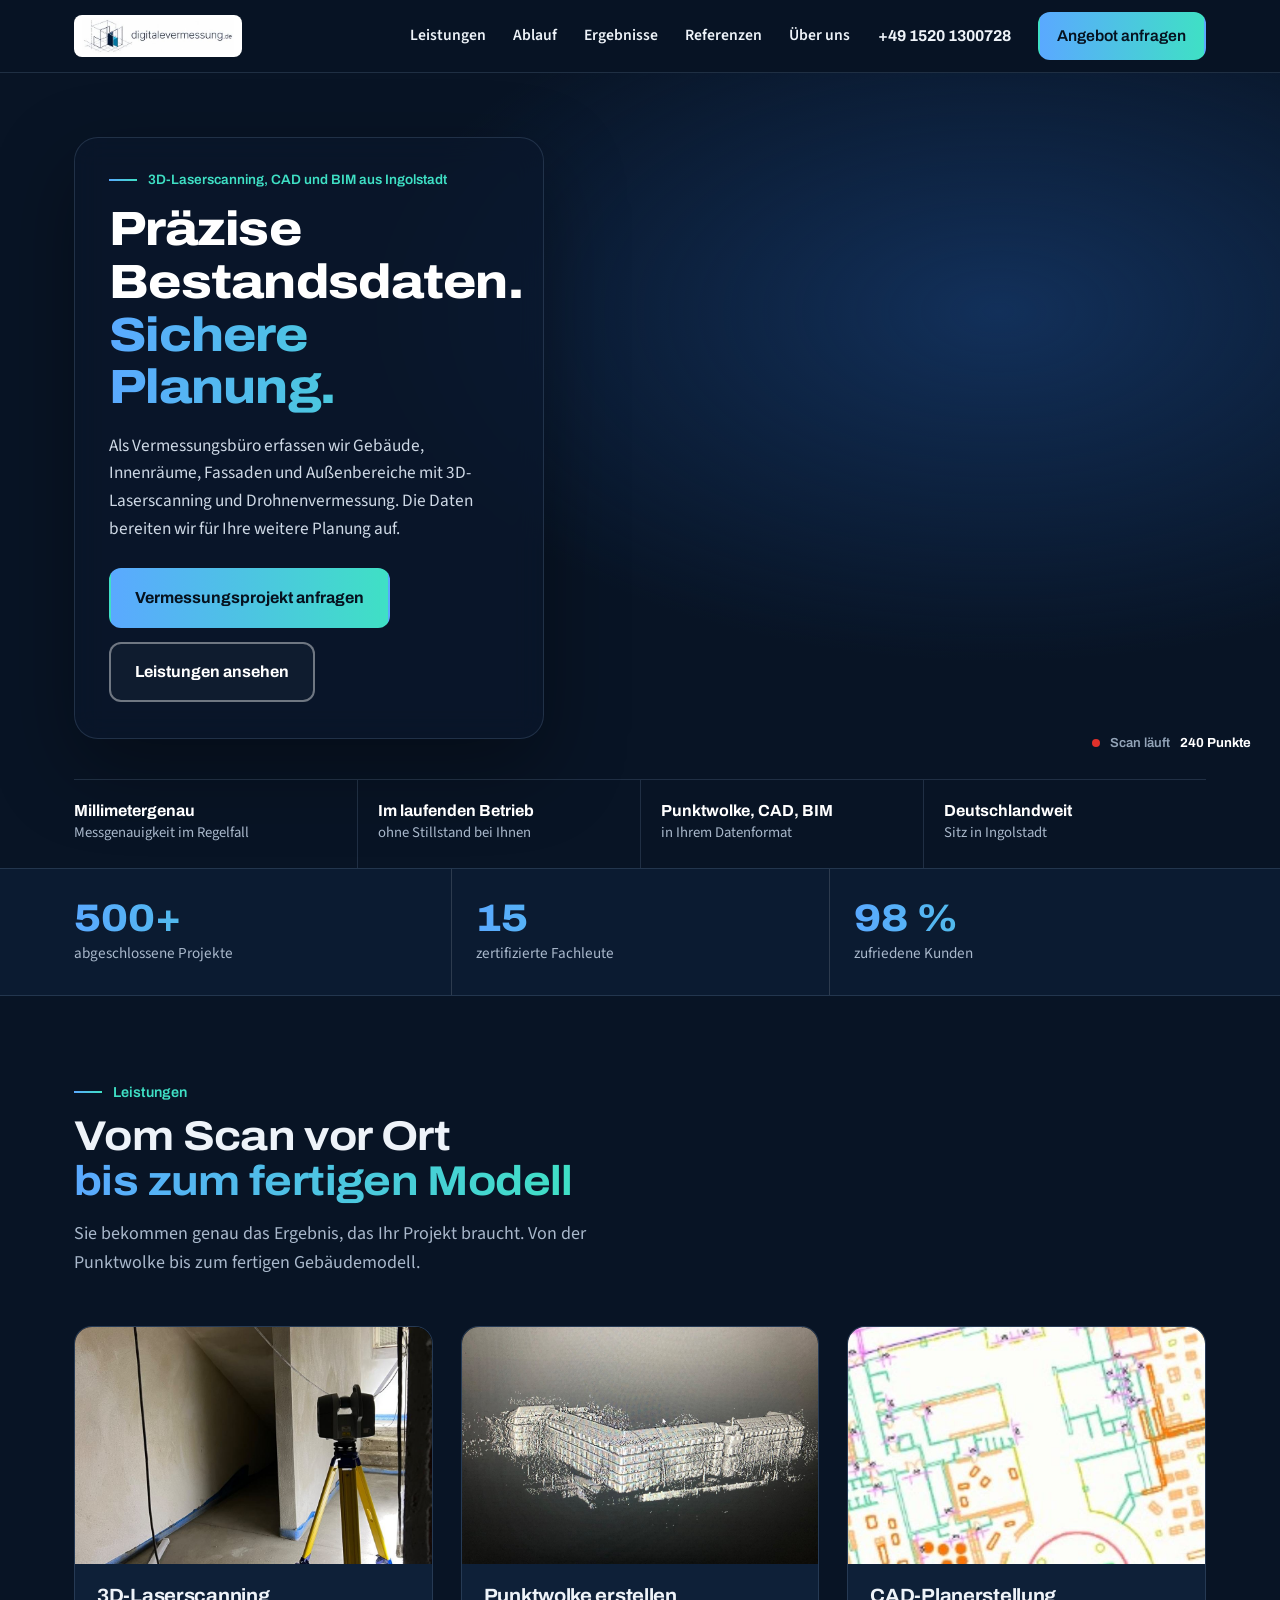
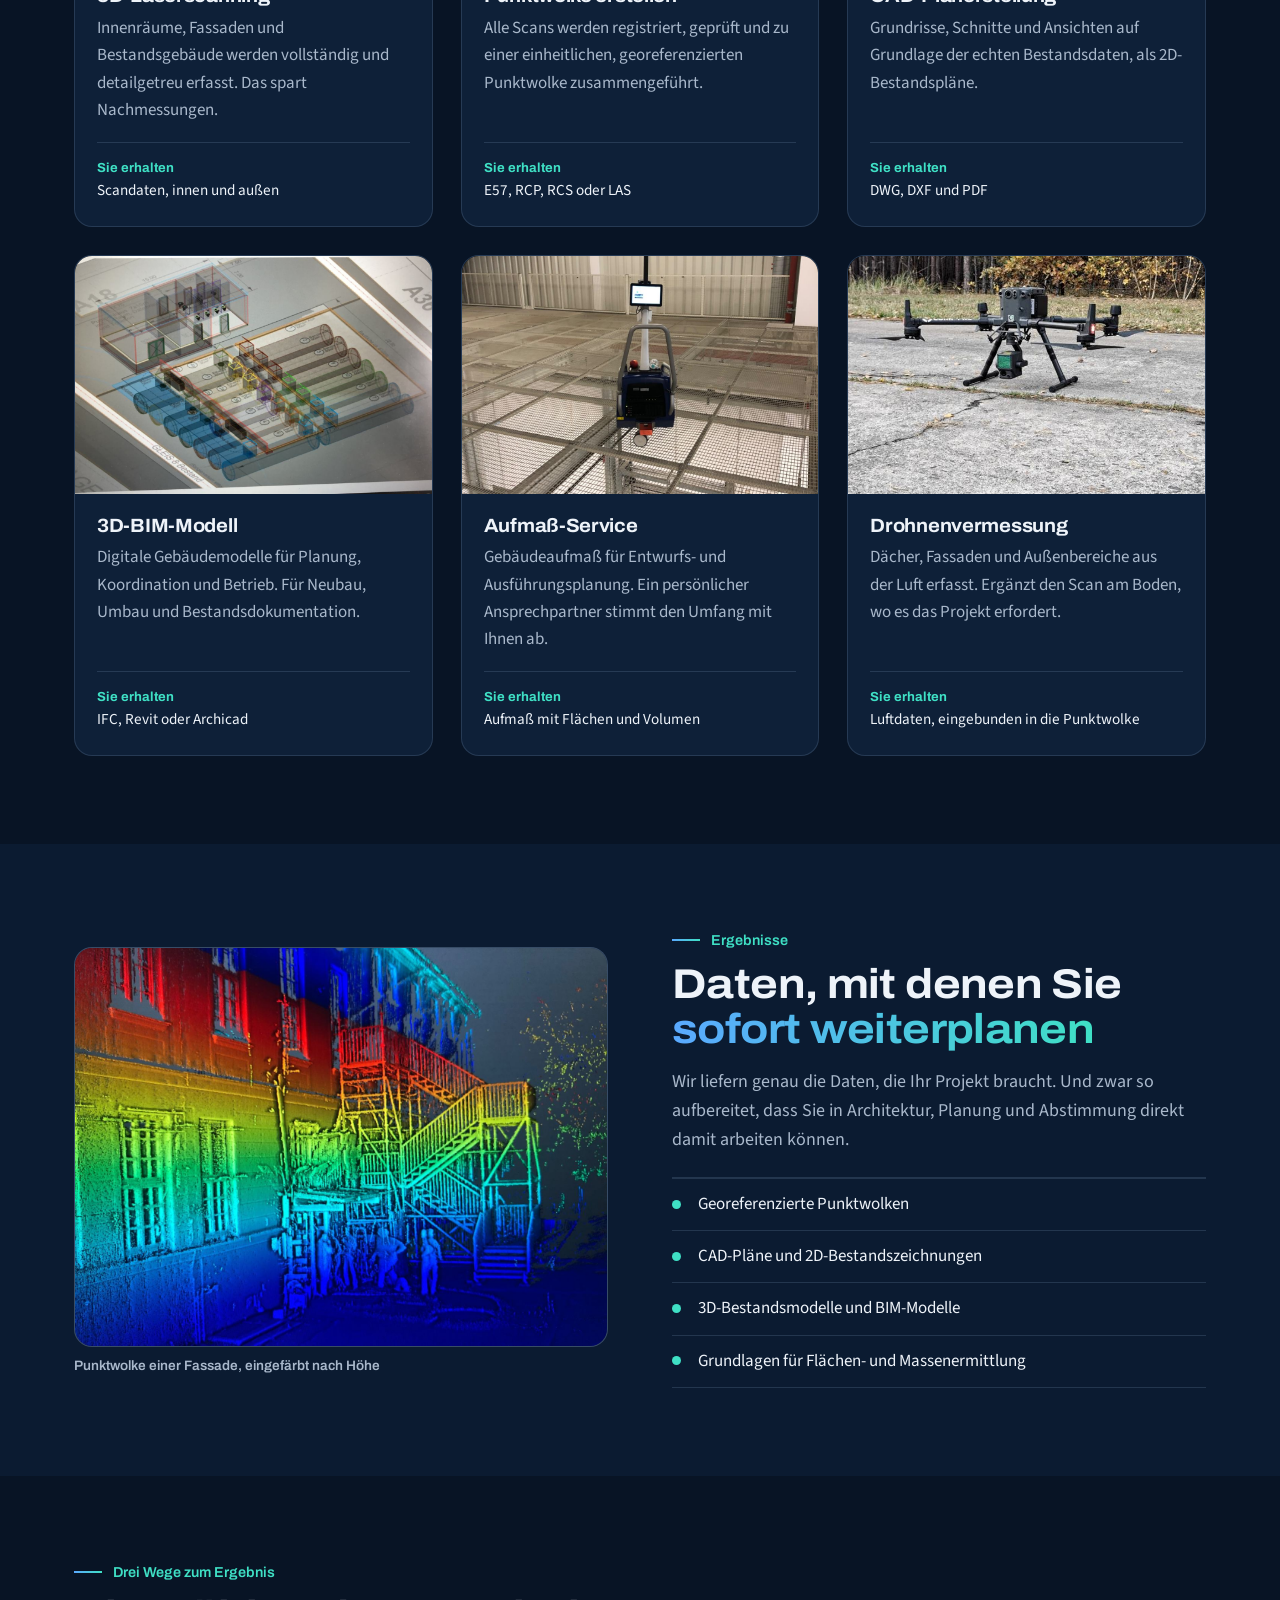
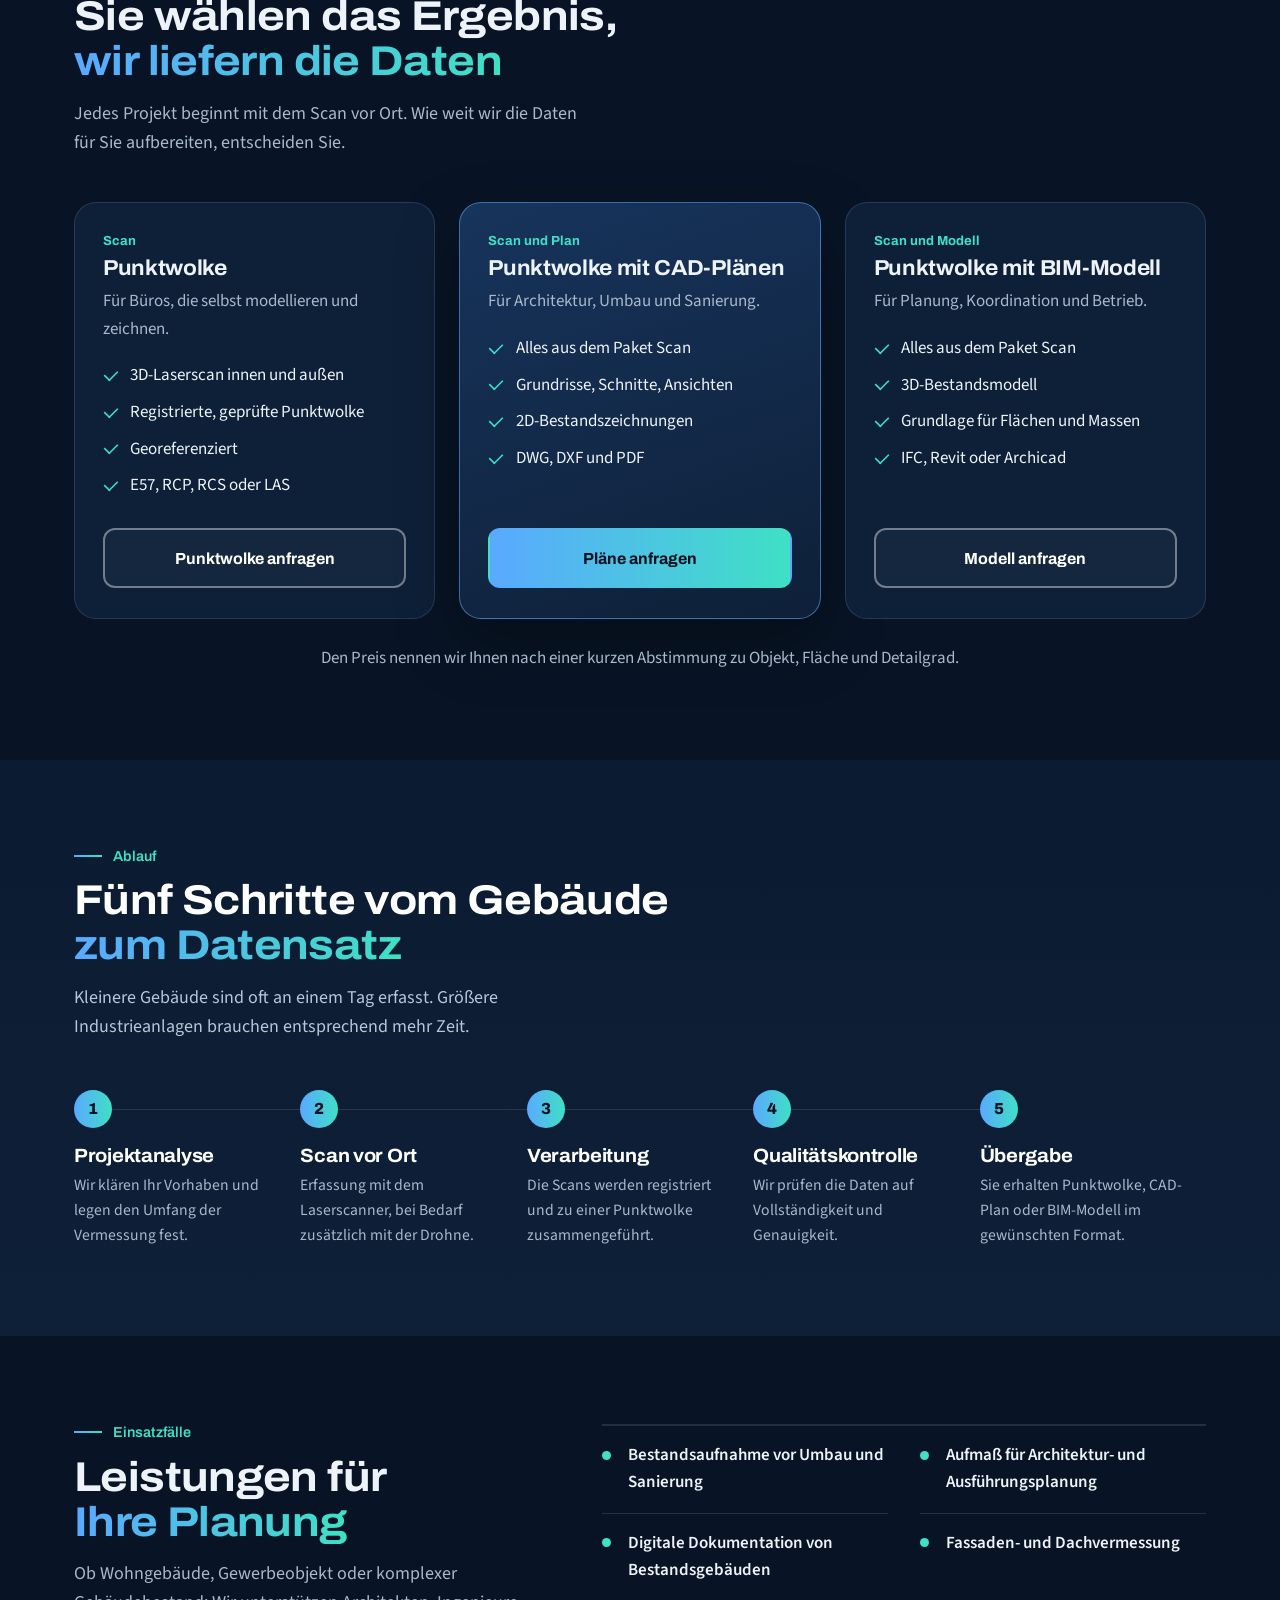
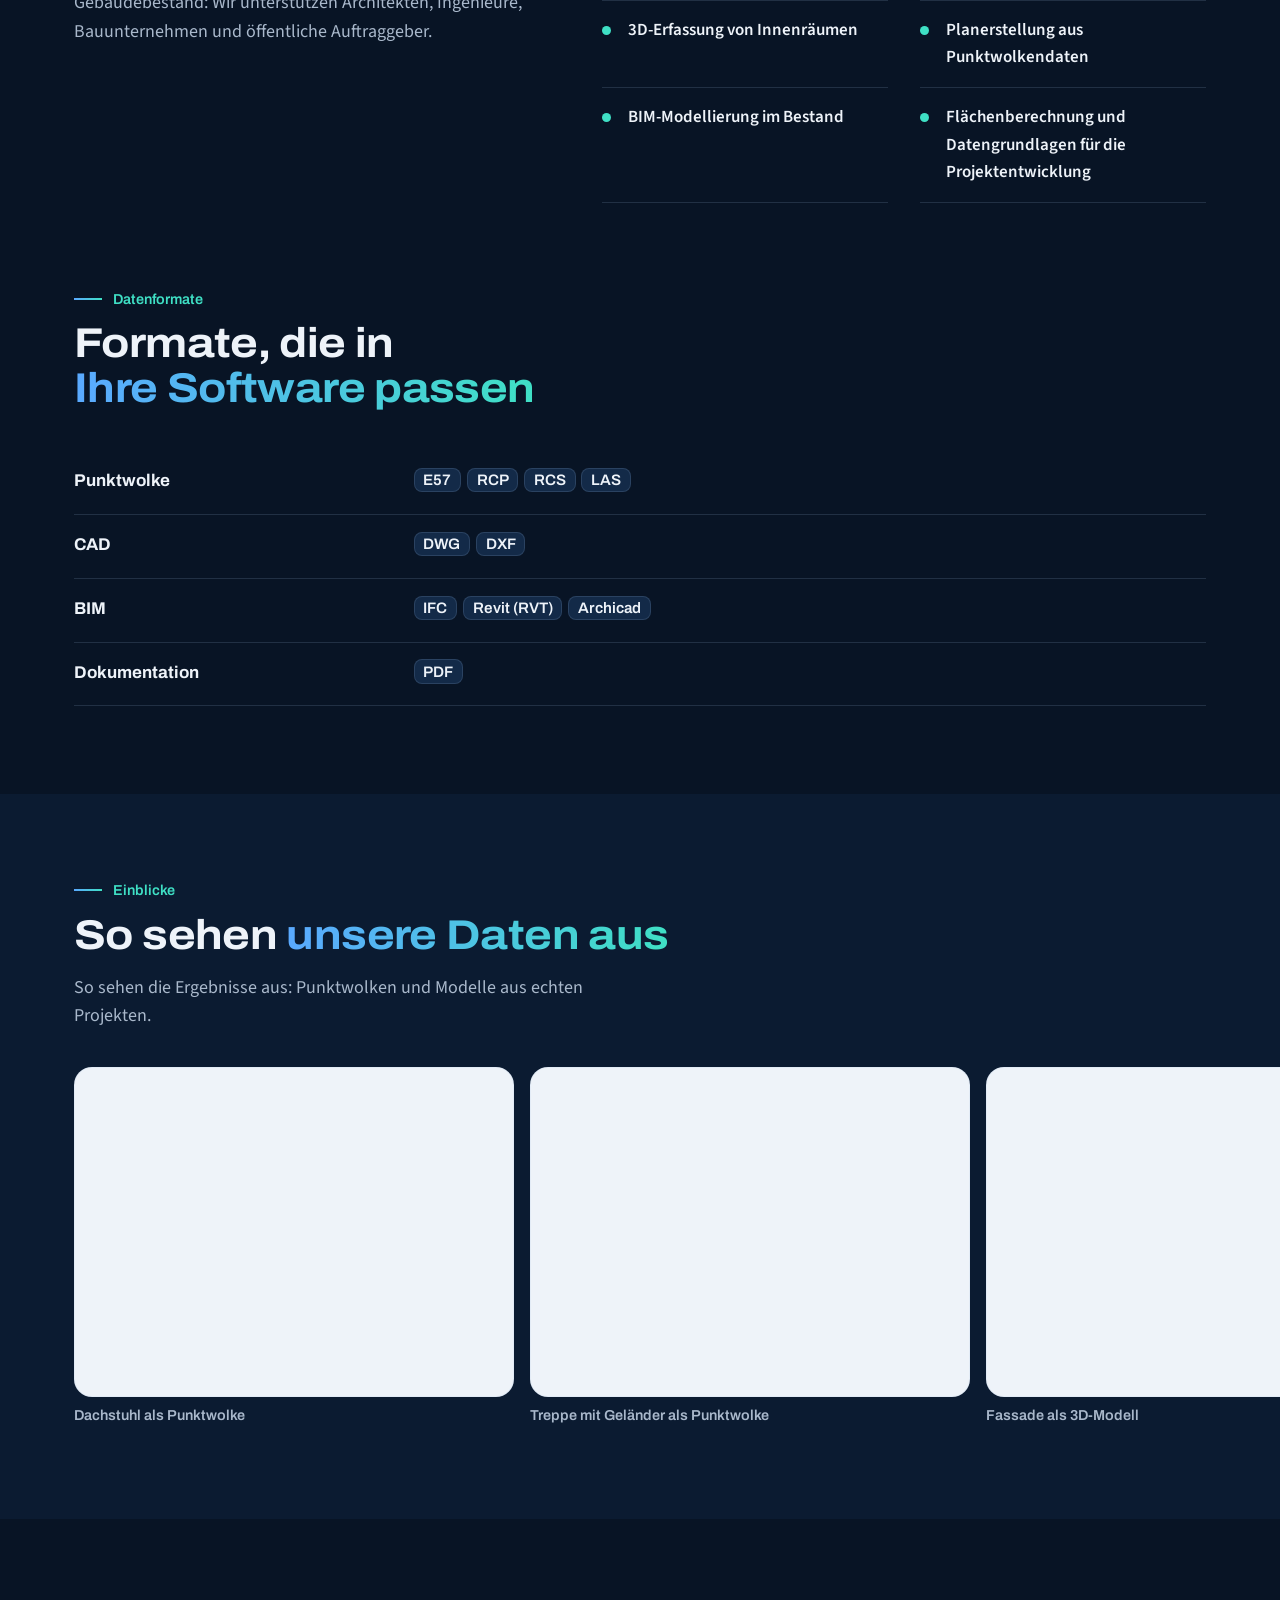
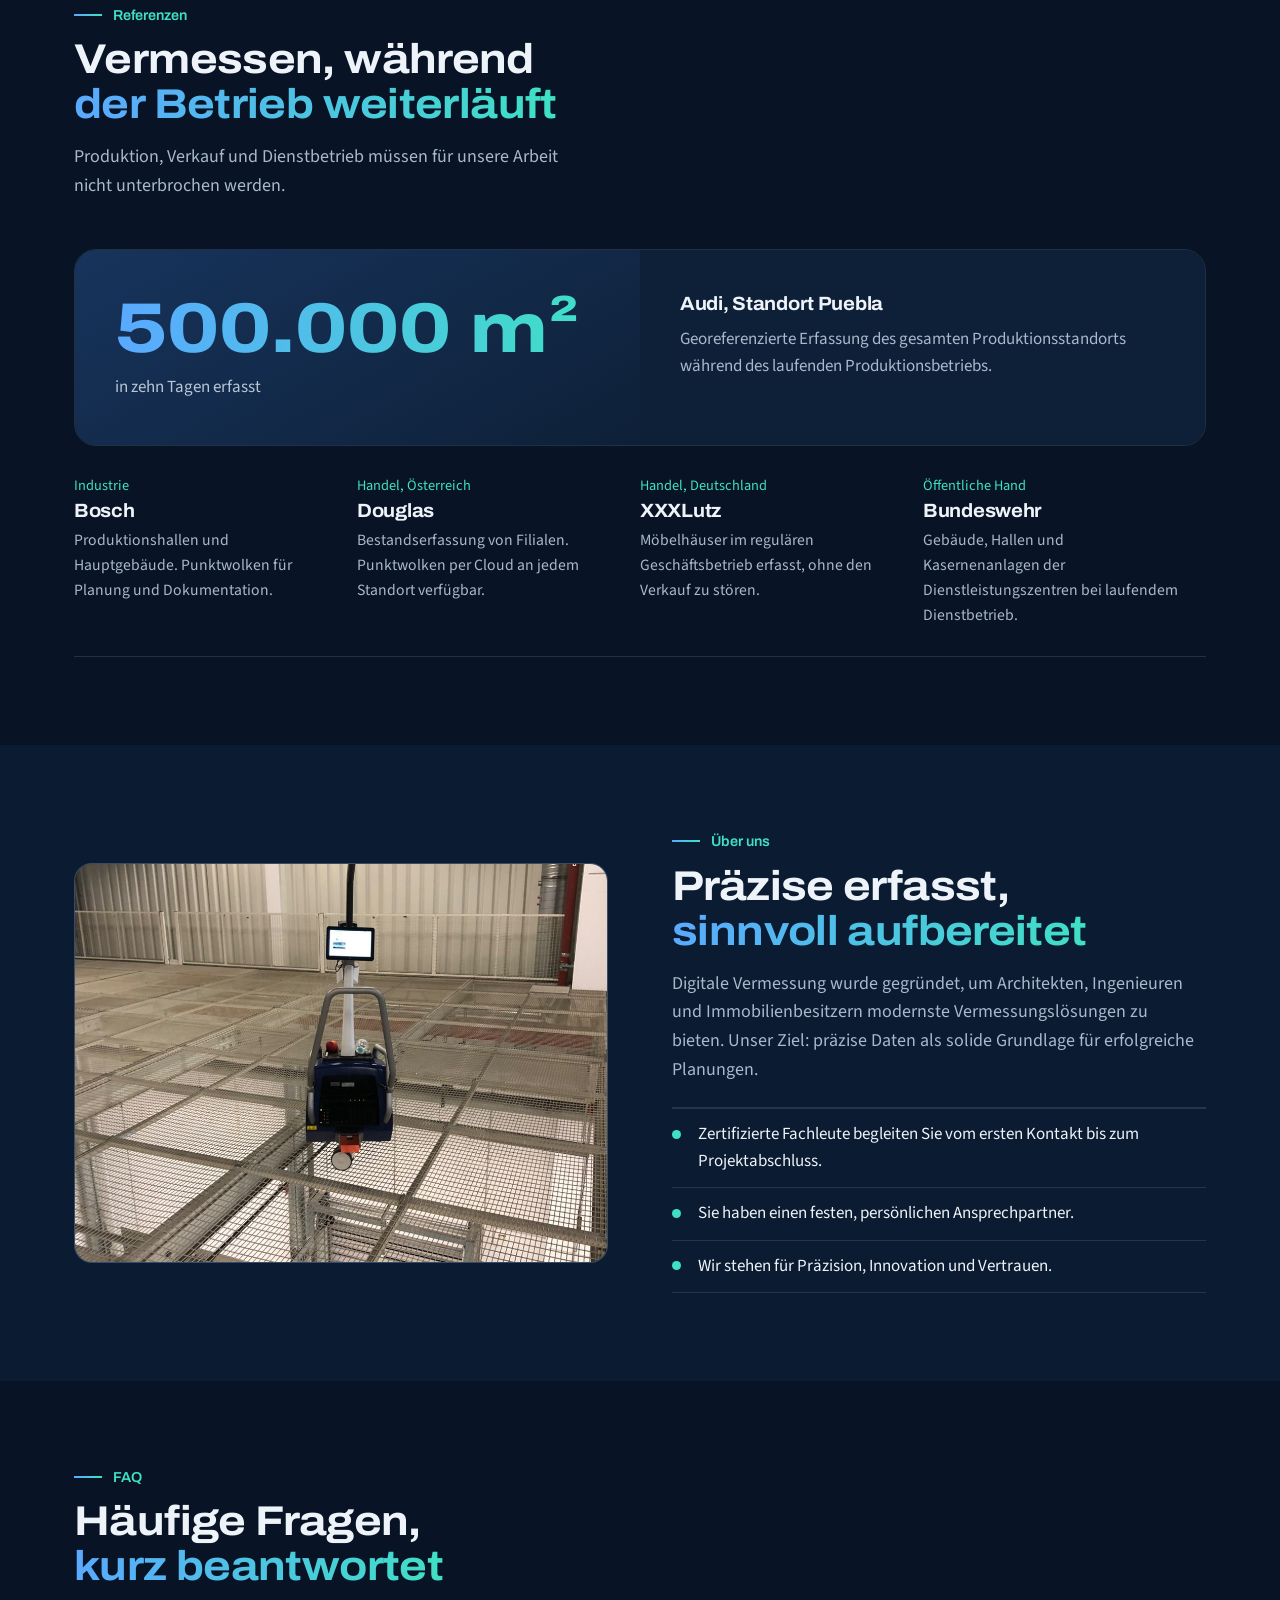
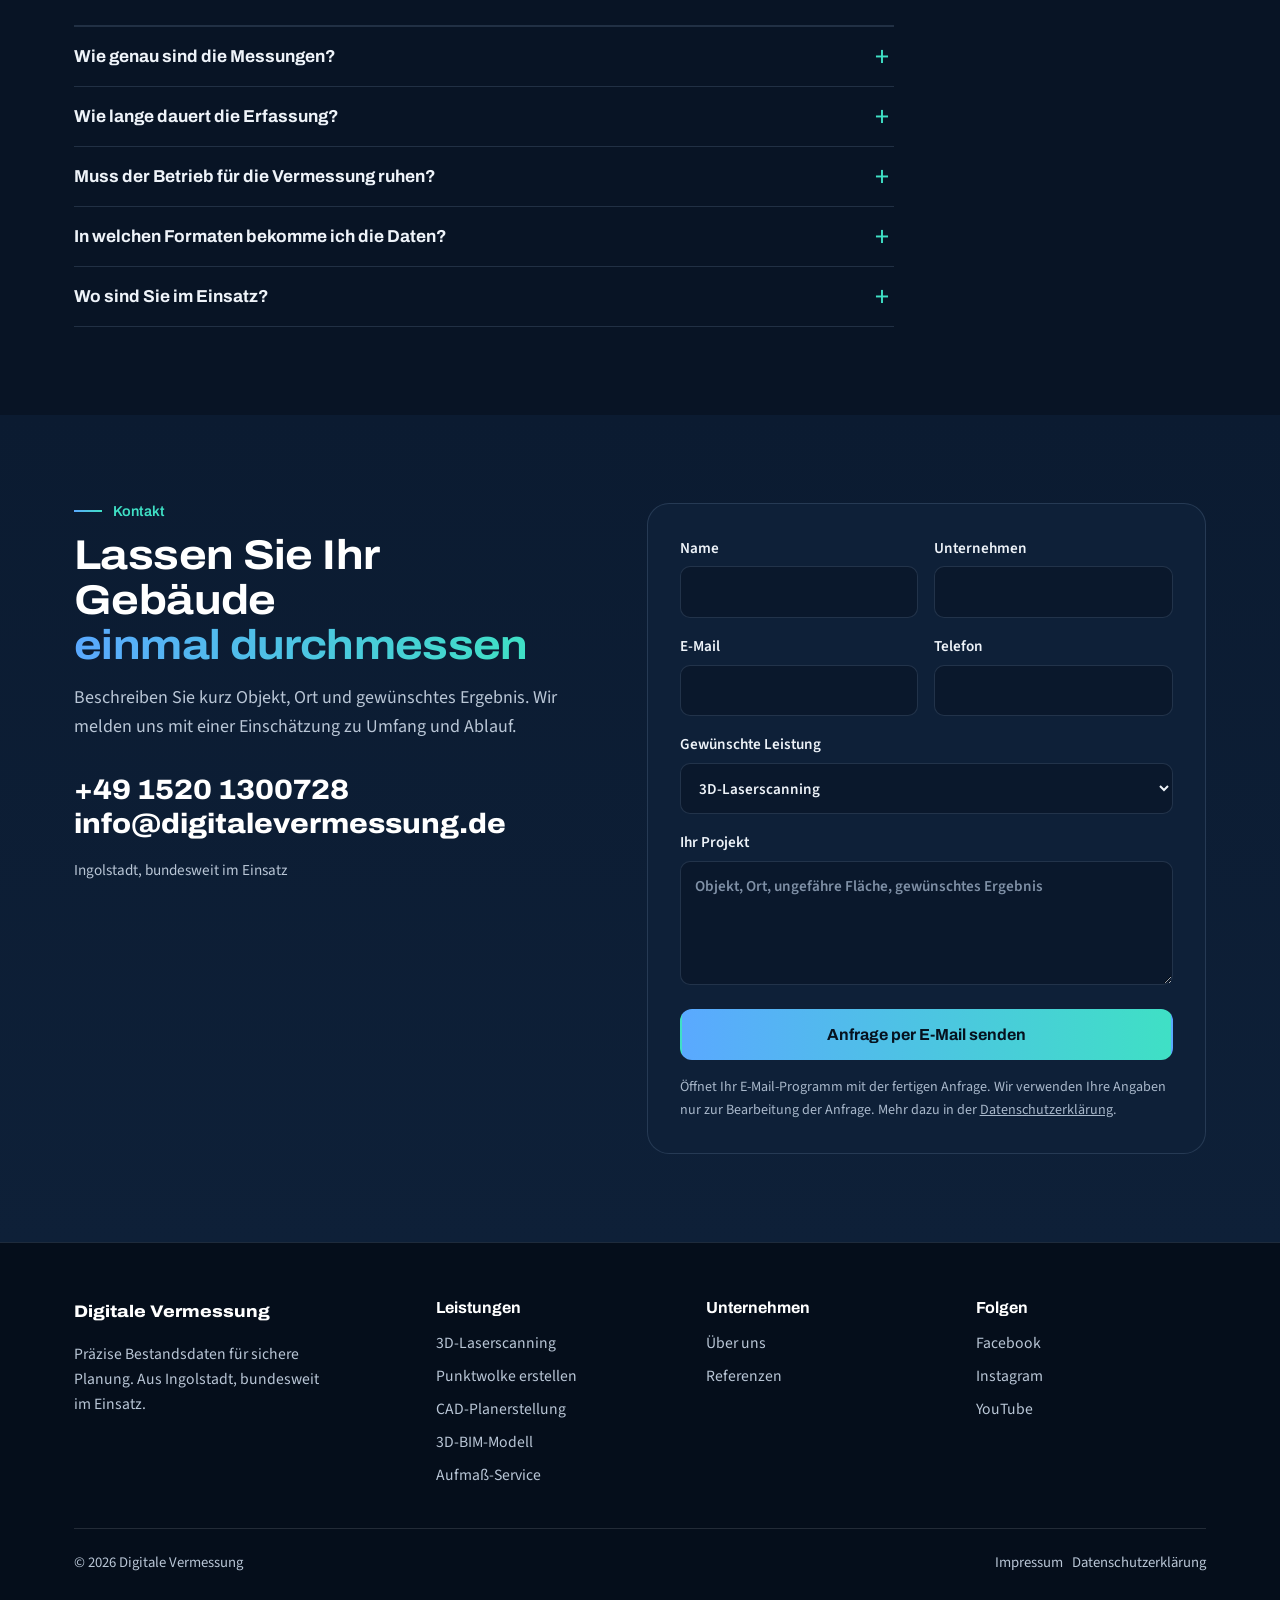
==== commit 109d29be: "Schutz auf RackRail-Niveau: strengere CSP, security.txt, Punktdateien gesperrt Co-Authored-By: Claud" ====
--- a/index.html
+++ b/index.html
@@ -3,7 +3,7 @@
 <head>
 <meta charset="UTF-8">
 <meta name="viewport" content="width=device-width, initial-scale=1">
-<meta http-equiv="Content-Security-Policy" content="default-src 'none'; script-src 'self'; style-src 'self'; img-src 'self'; font-src 'self'; base-uri 'self'; form-action 'none'">
+<meta http-equiv="Content-Security-Policy" content="default-src 'none'; script-src 'self'; style-src 'self'; img-src 'self' data:; font-src 'self'; connect-src 'self'; media-src 'none'; manifest-src 'self'; base-uri 'none'; form-action 'none'; object-src 'none'; upgrade-insecure-requests">
 <meta name="referrer" content="strict-origin-when-cross-origin">
 <title>Digitale Vermessung | 3D-Laserscanning, Punktwolken, CAD und BIM</title>
 <meta name="description" content="Präzise Bestandsdaten für sichere Planung: 3D-Laserscanning, Punktwolken, CAD-Pläne, BIM-Modelle, Aufmaß und Drohnenvermessung. Aus Ingolstadt, bundesweit im Einsatz.">
